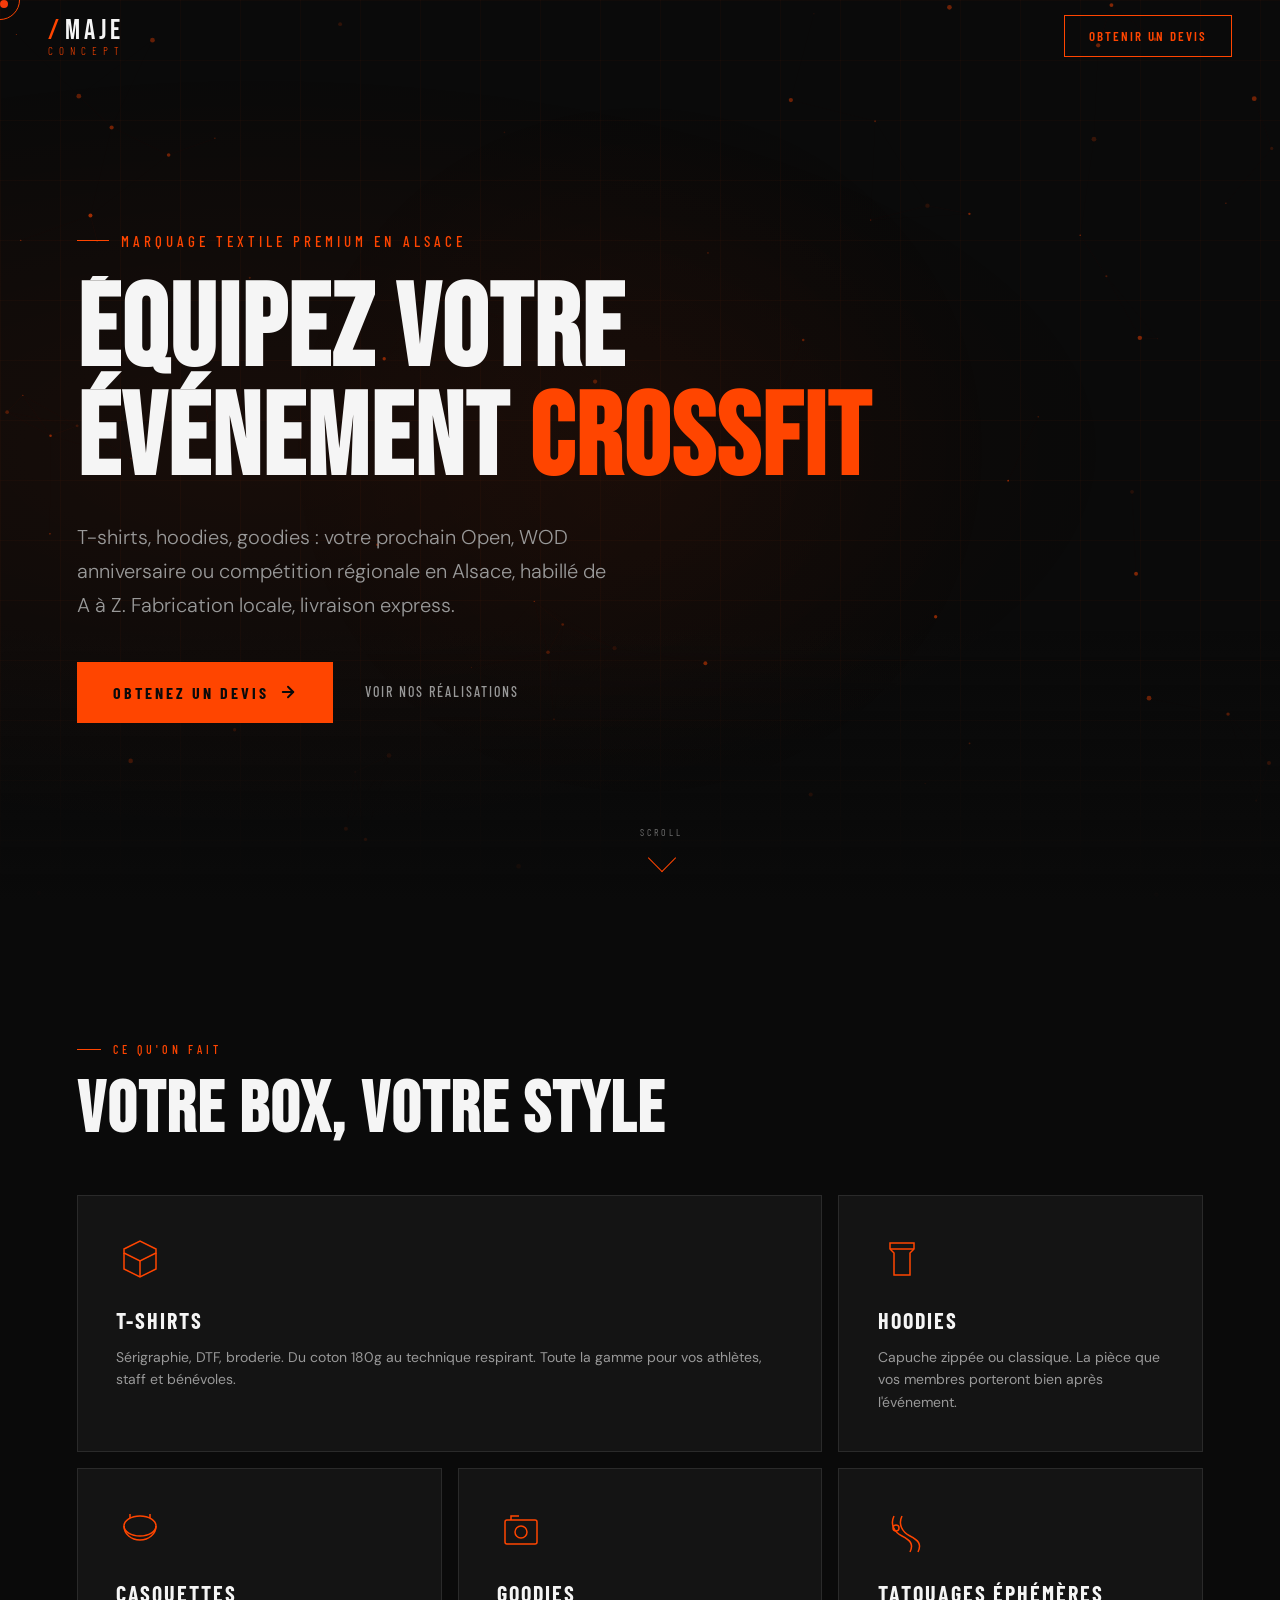
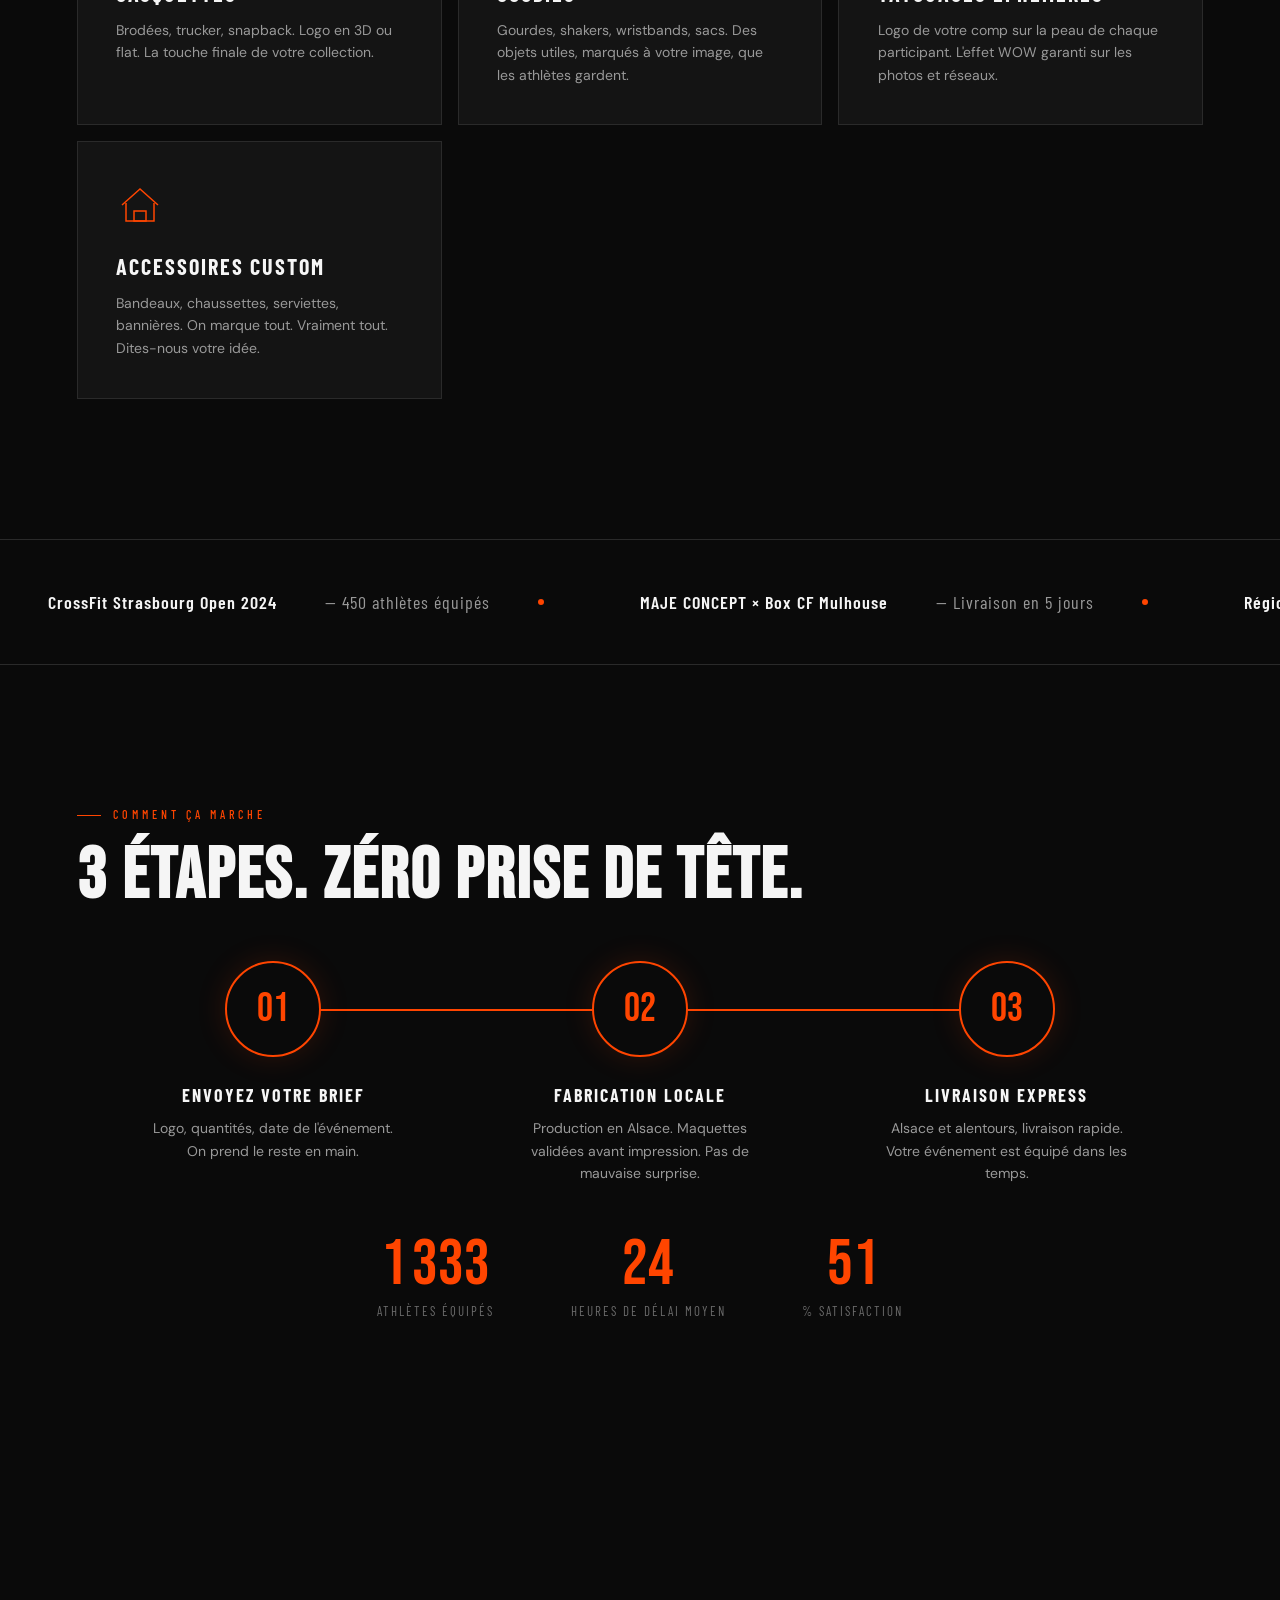
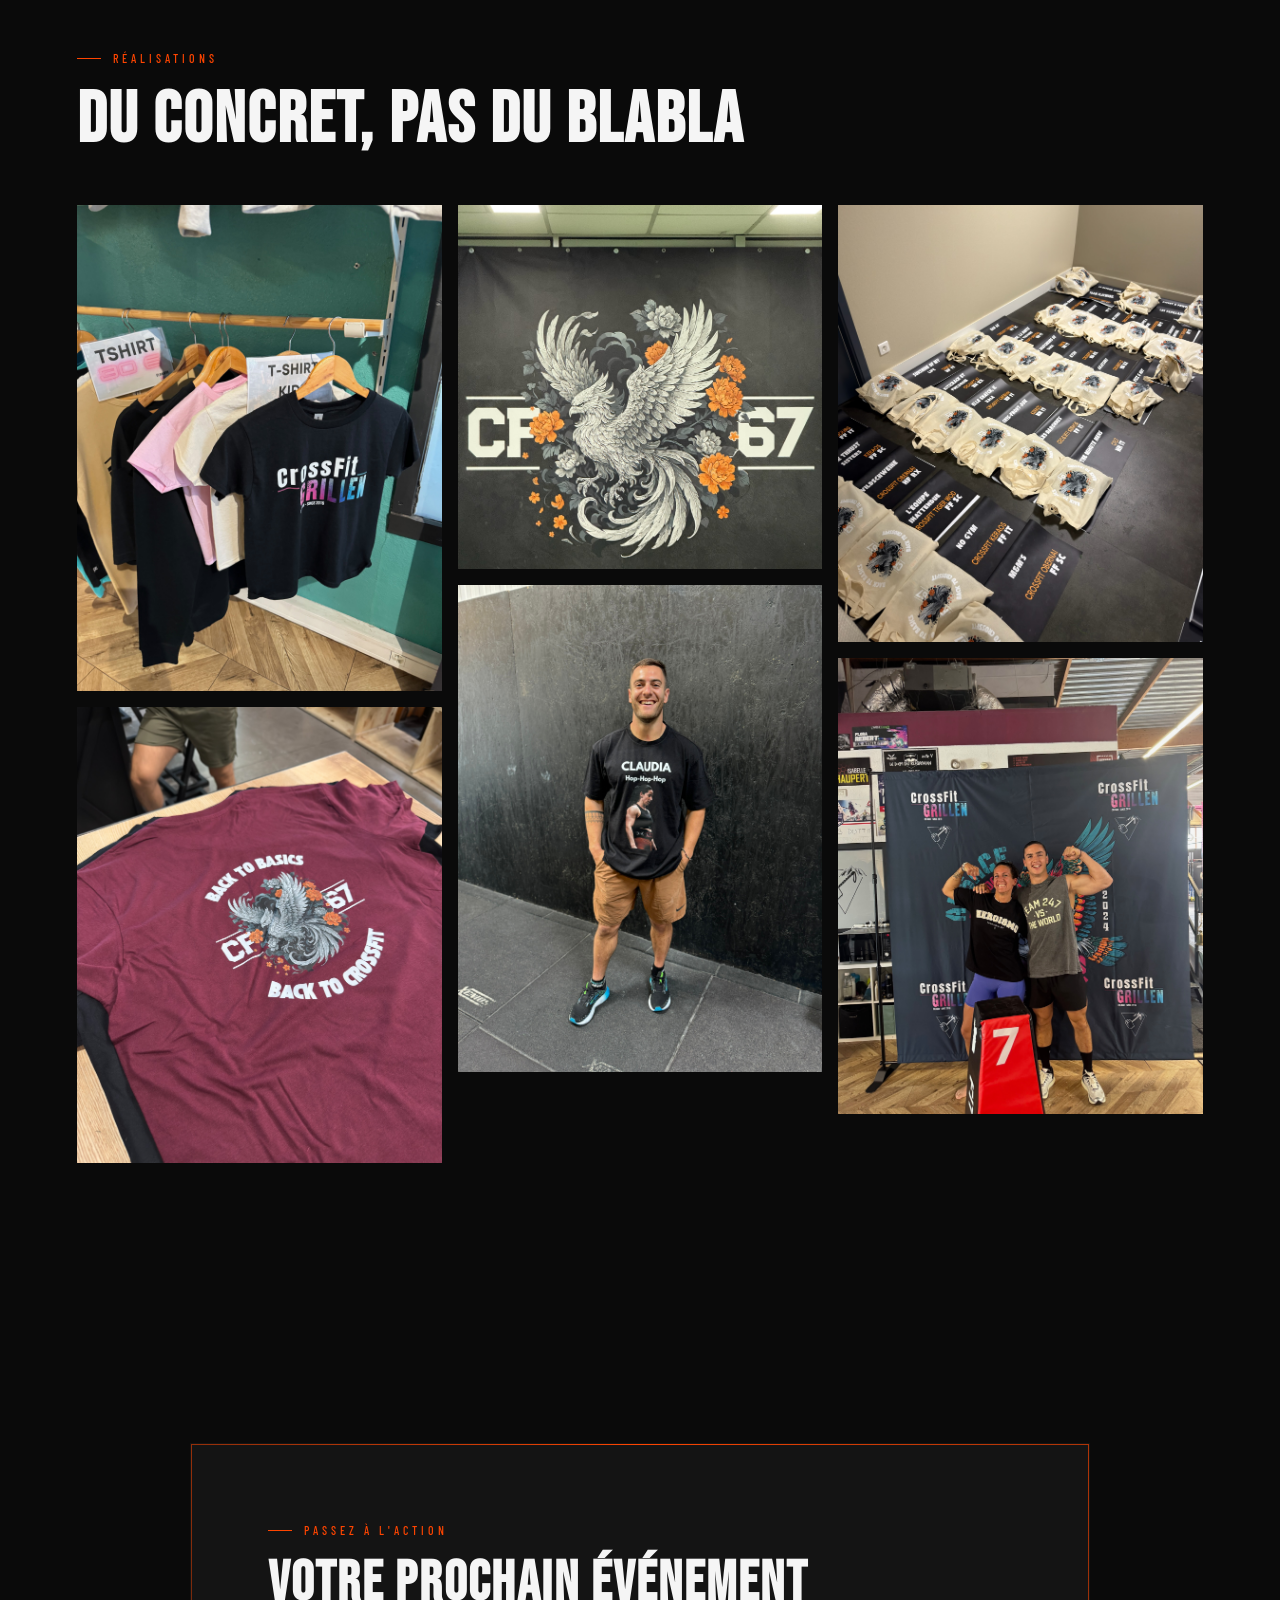
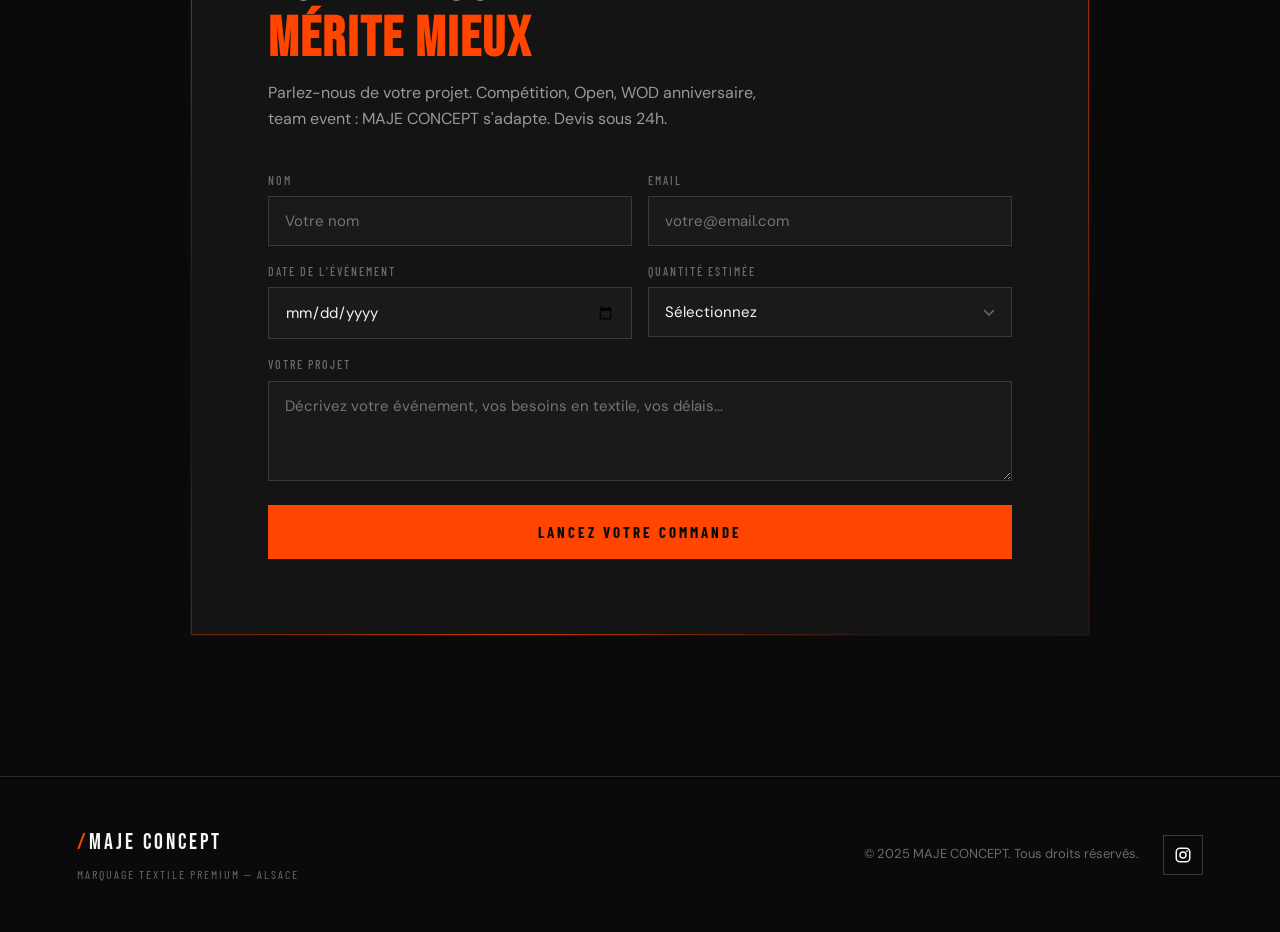
==== index.html @ 798fb686 "MAJE CONCEPT — landing page CrossFit marquage textile Alsace" ====
<!DOCTYPE html>
<html lang="fr">
<head>
<meta charset="UTF-8">
<meta name="viewport" content="width=device-width, initial-scale=1.0">
<title>MAJE CONCEPT — Marquage textile CrossFit & événementiel | Alsace</title>
<meta name="description" content="MAJE CONCEPT : marquage textile premium pour vos événements CrossFit en Alsace. T-shirts, hoodies, goodies, tatouages éphémères. Fabrication locale, livraison express.">
<link rel="preconnect" href="https://fonts.googleapis.com">
<link rel="preconnect" href="https://fonts.gstatic.com" crossorigin>
<style>
@import url('https://fonts.googleapis.com/css2?family=Bebas+Neue&family=Barlow+Condensed:wght@300;400;500;600;700&family=DM+Sans:ital,wght@0,300;0,400;0,500;0,600;0,700;1,400&display=swap');

/* ═══════════════════════════════════════════
   DESIGN SYSTEM — MAJE CONCEPT
   ═══════════════════════════════════════════ */

*, *::before, *::after { margin: 0; padding: 0; box-sizing: border-box; }

:root {
  --black: #0A0A0A;
  --black-pure: #050505;
  --grey-900: #141414;
  --grey-800: #1A1A1A;
  --grey-700: #2A2A2A;
  --grey-600: #3A3A3A;
  --grey-400: #6B6B6B;
  --grey-300: #999;
  --grey-100: #E0E0E0;
  --white: #F5F5F5;
  --orange: #FF4500;
  --orange-dark: #CC3700;
  --orange-light: #FF6A33;
  --orange-glow: rgba(255, 69, 0, 0.4);
  --orange-subtle: rgba(255, 69, 0, 0.08);
  --font-display: 'Bebas Neue', sans-serif;
  --font-ui: 'Barlow Condensed', sans-serif;
  --font-body: 'DM Sans', sans-serif;
  --ease-out: cubic-bezier(0.16, 1, 0.3, 1);
  --ease-spring: cubic-bezier(0.34, 1.56, 0.64, 1);
  --nav-h: 72px;
  --section-gap: clamp(80px, 12vw, 140px);
}

@media (prefers-reduced-motion: reduce) {
  *, *::before, *::after {
    animation-duration: 0.01ms !important;
    animation-iteration-count: 1 !important;
    transition-duration: 0.01ms !important;
  }
}

html {
  scroll-behavior: smooth;
  -webkit-font-smoothing: antialiased;
  -moz-osx-font-smoothing: grayscale;
}

body {
  background: var(--black);
  color: var(--white);
  font-family: var(--font-body);
  font-weight: 400;
  line-height: 1.6;
  overflow-x: hidden;
  cursor: none;
}

a { color: inherit; text-decoration: none; cursor: none; }
button { cursor: none; }
img { max-width: 100%; display: block; }
ul { list-style: none; }

/* Custom Cursor */
.cursor-dot {
  position: fixed;
  top: 0; left: 0;
  width: 8px; height: 8px;
  background: var(--orange);
  border-radius: 50%;
  pointer-events: none;
  z-index: 10000;
  mix-blend-mode: difference;
  transition: transform 0.1s var(--ease-out);
}

.cursor-ring {
  position: fixed;
  top: 0; left: 0;
  width: 40px; height: 40px;
  border: 1.5px solid var(--orange);
  border-radius: 50%;
  pointer-events: none;
  z-index: 10000;
  transition: transform 0.25s var(--ease-out), width 0.3s var(--ease-out), height 0.3s var(--ease-out), border-color 0.3s;
  transform: translate(-50%, -50%);
}

.cursor-ring.hovering {
  width: 64px; height: 64px;
  border-color: var(--orange-light);
  background: var(--orange-glow);
}

/* Spotlight */
.spotlight {
  position: fixed;
  top: 0; left: 0;
  width: 100vw; height: 100vh;
  pointer-events: none;
  z-index: 1;
  background: radial-gradient(600px circle at var(--mx, 50%) var(--my, 50%), rgba(255,69,0,0.04), transparent 60%);
}

/* ═══════════════════════════════════════════
   NAVIGATION
   ═══════════════════════════════════════════ */

.nav {
  position: fixed;
  top: 0; left: 0; right: 0;
  height: var(--nav-h);
  z-index: 1000;
  display: flex;
  align-items: center;
  justify-content: space-between;
  padding: 0 clamp(20px, 4vw, 48px);
  transition: background 0.4s, backdrop-filter 0.4s;
}

.nav.scrolled {
  background: rgba(10, 10, 10, 0.85);
  backdrop-filter: blur(20px);
  -webkit-backdrop-filter: blur(20px);
  border-bottom: 1px solid rgba(255,69,0,0.1);
}

.nav-logo {
  display: flex;
  flex-direction: column;
  line-height: 1;
  gap: 0;
}

.nav-logo .logo-main {
  font-family: var(--font-display);
  font-size: 28px;
  letter-spacing: 4px;
  color: var(--white);
}

.nav-logo .logo-sub {
  font-family: var(--font-ui);
  font-size: 11px;
  letter-spacing: 6px;
  color: var(--orange);
  font-weight: 300;
  text-transform: uppercase;
}

.nav-logo .logo-mark {
  display: inline-block;
  color: var(--orange);
  margin-right: 2px;
}

.nav-cta {
  font-family: var(--font-ui);
  font-weight: 600;
  font-size: 13px;
  letter-spacing: 2px;
  text-transform: uppercase;
  padding: 10px 24px;
  border: 1px solid var(--orange);
  color: var(--orange);
  background: transparent;
  transition: all 0.3s var(--ease-out);
  position: relative;
  overflow: hidden;
}

.nav-cta::before {
  content: '';
  position: absolute;
  inset: 0;
  background: var(--orange);
  transform: scaleX(0);
  transform-origin: right;
  transition: transform 0.4s var(--ease-out);
  z-index: -1;
}

.nav-cta:hover::before { transform: scaleX(1); transform-origin: left; }
.nav-cta:hover { color: var(--black); }

/* ═══════════════════════════════════════════
   HERO
   ═══════════════════════════════════════════ */

.hero {
  position: relative;
  min-height: 100vh;
  display: flex;
  flex-direction: column;
  justify-content: center;
  padding: calc(var(--nav-h) + 40px) clamp(20px, 6vw, 80px) 60px;
  overflow: hidden;
}

/* Canvas particle background */
#particle-canvas {
  position: absolute;
  inset: 0;
  width: 100%;
  height: 100%;
  z-index: 0;
}

/* Grid overlay */
.hero::before {
  content: '';
  position: absolute;
  inset: 0;
  background-image:
    linear-gradient(rgba(255,69,0,0.03) 1px, transparent 1px),
    linear-gradient(90deg, rgba(255,69,0,0.03) 1px, transparent 1px);
  background-size: 60px 60px;
  z-index: 1;
  animation: gridPulse 8s ease-in-out infinite;
}

@keyframes gridPulse {
  0%, 100% { opacity: 0.4; }
  50% { opacity: 1; }
}

/* Gradient vignette */
.hero::after {
  content: '';
  position: absolute;
  inset: 0;
  background:
    radial-gradient(ellipse at 20% 50%, rgba(255,69,0,0.06) 0%, transparent 60%),
    linear-gradient(to top, var(--black) 0%, transparent 30%);
  z-index: 2;
  pointer-events: none;
}

.hero-content {
  position: relative;
  z-index: 3;
  max-width: 900px;
}

.hero-tag {
  font-family: var(--font-ui);
  font-weight: 500;
  font-size: clamp(12px, 1.4vw, 15px);
  letter-spacing: 4px;
  text-transform: uppercase;
  color: var(--orange);
  margin-bottom: 24px;
  display: flex;
  align-items: center;
  gap: 12px;
  opacity: 0;
  transform: translateY(20px);
  animation: fadeUp 0.8s var(--ease-out) 0.3s forwards;
}

.hero-tag::before {
  content: '';
  width: 32px;
  height: 1px;
  background: var(--orange);
}

.hero-h1 {
  font-family: var(--font-display);
  font-size: clamp(48px, 9vw, 120px);
  line-height: 0.95;
  letter-spacing: 2px;
  color: var(--white);
  margin-bottom: 24px;
  opacity: 0;
  animation: heroReveal 1s var(--ease-out) 0.5s forwards;
}

.hero-h1 .accent {
  color: var(--orange);
  position: relative;
  display: inline-block;
}

.hero-h1:hover .glitch {
  animation: glitch 0.4s steps(2) forwards;
}

@keyframes glitch {
  0% { text-shadow: 2px 0 var(--orange), -2px 0 cyan; }
  25% { text-shadow: -2px 2px var(--orange), 2px -2px cyan; transform: skewX(-2deg); }
  50% { text-shadow: 1px -1px var(--orange), -1px 1px cyan; transform: skewX(1deg); }
  75% { text-shadow: -1px 0 var(--orange), 1px 0 cyan; transform: skewX(-0.5deg); }
  100% { text-shadow: none; transform: skewX(0); }
}

.hero-sub {
  font-family: var(--font-body);
  font-size: clamp(16px, 2vw, 20px);
  font-weight: 300;
  color: var(--grey-300);
  max-width: 540px;
  line-height: 1.7;
  margin-bottom: 40px;
  opacity: 0;
  transform: translateY(20px);
  animation: fadeUp 0.8s var(--ease-out) 0.8s forwards;
}

.hero-actions {
  display: flex;
  align-items: center;
  gap: 32px;
  flex-wrap: wrap;
  opacity: 0;
  transform: translateY(20px);
  animation: fadeUp 0.8s var(--ease-out) 1s forwards;
}

/* Primary CTA — Magnetic + Ripple */
.btn-primary {
  position: relative;
  display: inline-flex;
  align-items: center;
  gap: 10px;
  font-family: var(--font-ui);
  font-weight: 700;
  font-size: clamp(14px, 1.6vw, 16px);
  letter-spacing: 3px;
  text-transform: uppercase;
  padding: 18px 36px;
  background: var(--orange);
  color: var(--black);
  border: none;
  overflow: hidden;
  transition: transform 0.3s var(--ease-out), box-shadow 0.3s;
}

.btn-primary:hover {
  box-shadow: 0 0 40px var(--orange-glow), 0 8px 32px rgba(255,69,0,0.3);
}

.btn-primary .ripple {
  position: absolute;
  border-radius: 50%;
  background: rgba(255,255,255,0.4);
  transform: scale(0);
  animation: ripple 0.6s linear;
  pointer-events: none;
}

@keyframes ripple {
  to { transform: scale(4); opacity: 0; }
}

.btn-primary svg {
  width: 18px; height: 18px;
  transition: transform 0.3s var(--ease-out);
}

.btn-primary:hover svg { transform: translateX(4px); }

/* Secondary link */
.link-secondary {
  font-family: var(--font-ui);
  font-weight: 500;
  font-size: 14px;
  letter-spacing: 2px;
  text-transform: uppercase;
  color: var(--grey-300);
  position: relative;
  transition: color 0.3s;
}

.link-secondary::after {
  content: '';
  position: absolute;
  bottom: -4px;
  left: 0;
  width: 0;
  height: 1px;
  background: var(--orange);
  transition: width 0.4s var(--ease-out);
}

.link-secondary:hover { color: var(--white); }
.link-secondary:hover::after { width: 100%; }

/* Scroll indicator */
.scroll-indicator {
  position: absolute;
  bottom: 32px;
  left: 50%;
  transform: translateX(-50%);
  z-index: 3;
  display: flex;
  flex-direction: column;
  align-items: center;
  gap: 8px;
  opacity: 0;
  animation: fadeUp 0.8s var(--ease-out) 1.4s forwards;
}

.scroll-indicator span {
  font-family: var(--font-ui);
  font-size: 10px;
  letter-spacing: 3px;
  text-transform: uppercase;
  color: var(--grey-400);
}

.scroll-chevron {
  width: 20px;
  height: 20px;
  border-right: 1.5px solid var(--orange);
  border-bottom: 1.5px solid var(--orange);
  transform: rotate(45deg);
  animation: scrollBounce 2s var(--ease-out) infinite;
}

@keyframes scrollBounce {
  0%, 100% { transform: rotate(45deg) translateY(0); opacity: 1; }
  50% { transform: rotate(45deg) translateY(8px); opacity: 0.3; }
}

@keyframes fadeUp {
  to { opacity: 1; transform: translateY(0); }
}

@keyframes heroReveal {
  from { opacity: 0; transform: translateY(40px); clip-path: inset(100% 0 0 0); }
  to { opacity: 1; transform: translateY(0); clip-path: inset(0 0 0 0); }
}

/* ═══════════════════════════════════════════
   SECTION UTILITIES
   ═══════════════════════════════════════════ */

.section {
  padding: var(--section-gap) clamp(20px, 6vw, 80px);
  position: relative;
}

.section-label {
  font-family: var(--font-ui);
  font-weight: 500;
  font-size: 12px;
  letter-spacing: 4px;
  text-transform: uppercase;
  color: var(--orange);
  margin-bottom: 16px;
  display: flex;
  align-items: center;
  gap: 12px;
}

.section-label::before {
  content: '';
  width: 24px; height: 1px;
  background: var(--orange);
}

.section-title {
  font-family: var(--font-display);
  font-size: clamp(36px, 6vw, 72px);
  letter-spacing: 2px;
  line-height: 1;
  margin-bottom: 48px;
}

/* Fade-in on scroll */
.reveal {
  opacity: 0;
  transform: translateY(40px);
  transition: opacity 0.8s var(--ease-out), transform 0.8s var(--ease-out);
}

.reveal.visible {
  opacity: 1;
  transform: translateY(0);
}

.reveal-delay-1 { transition-delay: 0.1s; }
.reveal-delay-2 { transition-delay: 0.2s; }
.reveal-delay-3 { transition-delay: 0.3s; }
.reveal-delay-4 { transition-delay: 0.4s; }
.reveal-delay-5 { transition-delay: 0.5s; }

/* ═══════════════════════════════════════════
   SERVICES — BENTO GRID
   ═══════════════════════════════════════════ */

.services-grid {
  display: grid;
  grid-template-columns: repeat(3, 1fr);
  grid-template-rows: auto auto;
  gap: 16px;
  max-width: 1200px;
  margin: 0 auto;
}

.service-card {
  position: relative;
  background: var(--grey-900);
  border: 1px solid var(--grey-700);
  padding: clamp(28px, 3vw, 40px);
  overflow: hidden;
  transition: transform 0.4s var(--ease-out), border-color 0.4s, box-shadow 0.4s;
  transform-style: preserve-3d;
  perspective: 800px;
  cursor: none;
}

.service-card::before {
  content: '';
  position: absolute;
  inset: 0;
  background: linear-gradient(135deg, rgba(255,69,0,0.06), transparent 60%);
  opacity: 0;
  transition: opacity 0.4s;
}

.service-card:hover {
  border-color: var(--orange);
  box-shadow: 0 0 40px rgba(255,69,0,0.08);
}

.service-card:hover::before { opacity: 1; }

.service-card:nth-child(1) {
  grid-column: span 2;
}

.service-icon {
  width: 48px; height: 48px;
  margin-bottom: 20px;
  color: var(--orange);
}

.service-icon svg {
  width: 100%; height: 100%;
  stroke: var(--orange);
  stroke-width: 1.5;
  fill: none;
}

.service-name {
  font-family: var(--font-ui);
  font-weight: 700;
  font-size: clamp(18px, 2vw, 22px);
  letter-spacing: 2px;
  text-transform: uppercase;
  margin-bottom: 8px;
}

.service-desc {
  font-family: var(--font-body);
  font-size: 14px;
  color: var(--grey-300);
  line-height: 1.6;
}

/* ═══════════════════════════════════════════
   SOCIAL PROOF TICKER
   ═══════════════════════════════════════════ */

.ticker-section {
  padding: 48px 0;
  overflow: hidden;
  border-top: 1px solid var(--grey-700);
  border-bottom: 1px solid var(--grey-700);
  position: relative;
}

.ticker-track {
  display: flex;
  width: max-content;
  animation: ticker 40s linear infinite;
}

.ticker-track:hover { animation-play-state: paused; }

.ticker-item {
  flex-shrink: 0;
  padding: 0 48px;
  font-family: var(--font-ui);
  font-weight: 400;
  font-size: clamp(14px, 1.8vw, 18px);
  letter-spacing: 1px;
  color: var(--grey-300);
  white-space: nowrap;
  display: flex;
  align-items: center;
  gap: 48px;
}

.ticker-item::after {
  content: '';
  width: 6px; height: 6px;
  background: var(--orange);
  border-radius: 50%;
  flex-shrink: 0;
}

.ticker-item strong {
  color: var(--white);
  font-weight: 600;
}

@keyframes ticker {
  from { transform: translateX(0); }
  to { transform: translateX(-50%); }
}

/* ═══════════════════════════════════════════
   HOW IT WORKS — 3 STEPS
   ═══════════════════════════════════════════ */

.steps-container {
  max-width: 1100px;
  margin: 0 auto;
  display: grid;
  grid-template-columns: repeat(3, 1fr);
  gap: 0;
  position: relative;
}

/* Connecting line */
.steps-container::before {
  content: '';
  position: absolute;
  top: 48px;
  left: 16.66%;
  right: 16.66%;
  height: 2px;
  background: var(--grey-700);
  z-index: 0;
}

.steps-container::after {
  content: '';
  position: absolute;
  top: 48px;
  left: 16.66%;
  height: 2px;
  background: var(--orange);
  z-index: 1;
  width: 0;
  transition: width 1.5s var(--ease-out);
}

.steps-container.animated::after {
  width: 66.66%;
}

.step {
  display: flex;
  flex-direction: column;
  align-items: center;
  text-align: center;
  padding: 0 20px;
  position: relative;
  z-index: 2;
}

.step-number {
  width: 96px; height: 96px;
  display: flex;
  align-items: center;
  justify-content: center;
  font-family: var(--font-display);
  font-size: 40px;
  color: var(--orange);
  background: var(--black);
  border: 2px solid var(--grey-700);
  border-radius: 50%;
  margin-bottom: 24px;
  transition: border-color 0.6s, box-shadow 0.6s;
}

.steps-container.animated .step-number {
  border-color: var(--orange);
  box-shadow: 0 0 30px rgba(255,69,0,0.15);
}

.step-title {
  font-family: var(--font-ui);
  font-weight: 700;
  font-size: 18px;
  letter-spacing: 2px;
  text-transform: uppercase;
  margin-bottom: 8px;
}

.step-desc {
  font-family: var(--font-body);
  font-size: 14px;
  color: var(--grey-300);
  line-height: 1.6;
  max-width: 260px;
}

/* ═══════════════════════════════════════════
   GALLERY — MASONRY
   ═══════════════════════════════════════════ */

.gallery-grid {
  columns: 3;
  column-gap: 16px;
  max-width: 1200px;
  margin: 0 auto;
}

.gallery-item {
  break-inside: avoid;
  margin-bottom: 16px;
  position: relative;
  overflow: hidden;
  cursor: none;
}

.gallery-item-inner {
  width: 100%;
  aspect-ratio: var(--ratio, 4/5);
  background: var(--gradient, var(--grey-900));
  display: flex;
  align-items: flex-end;
  padding: 24px;
  position: relative;
  transition: transform 0.5s var(--ease-out);
}

.gallery-item-inner img {
  position: absolute;
  inset: 0;
  width: 100%;
  height: 100%;
  object-fit: cover;
}

.gallery-item:hover .gallery-item-inner {
  transform: scale(1.03);
}

.gallery-overlay {
  position: absolute;
  inset: 0;
  background: rgba(255, 69, 0, 0.8);
  display: flex;
  align-items: center;
  justify-content: center;
  opacity: 0;
  transition: opacity 0.4s var(--ease-out);
}

.gallery-item:hover .gallery-overlay { opacity: 1; }

.gallery-label {
  font-family: var(--font-ui);
  font-weight: 700;
  font-size: 18px;
  letter-spacing: 3px;
  text-transform: uppercase;
  color: var(--black);
}

/* ═══════════════════════════════════════════
   CTA SECTION + FORM
   ═══════════════════════════════════════════ */

.cta-section {
  position: relative;
  padding: var(--section-gap) clamp(20px, 6vw, 80px);
}

.cta-wrapper {
  max-width: 900px;
  margin: 0 auto;
  position: relative;
  padding: clamp(40px, 6vw, 80px);
  background: var(--grey-900);
  border: 1px solid transparent;
  overflow: hidden;
}

/* Animated gradient border */
.cta-wrapper::before {
  content: '';
  position: absolute;
  inset: -2px;
  background: conic-gradient(from var(--angle, 0deg), var(--orange), transparent 40%, var(--orange-dark), transparent 70%, var(--orange));
  z-index: -1;
  animation: rotateBorder 4s linear infinite;
}

.cta-wrapper::after {
  content: '';
  position: absolute;
  inset: 1px;
  background: var(--grey-900);
  z-index: -1;
}

@property --angle {
  syntax: '<angle>';
  initial-value: 0deg;
  inherits: false;
}

@keyframes rotateBorder {
  to { --angle: 360deg; }
}

.cta-title {
  font-family: var(--font-display);
  font-size: clamp(32px, 5vw, 56px);
  line-height: 1;
  letter-spacing: 2px;
  margin-bottom: 12px;
}

.cta-subtitle {
  font-family: var(--font-body);
  font-size: 16px;
  color: var(--grey-300);
  margin-bottom: 40px;
  max-width: 500px;
}

.form-grid {
  display: grid;
  grid-template-columns: 1fr 1fr;
  gap: 16px;
}

.form-group {
  display: flex;
  flex-direction: column;
  gap: 6px;
}

.form-group.full { grid-column: span 2; }

.form-group label {
  font-family: var(--font-ui);
  font-weight: 500;
  font-size: 12px;
  letter-spacing: 2px;
  text-transform: uppercase;
  color: var(--grey-400);
}

.form-group input,
.form-group textarea,
.form-group select {
  background: var(--grey-800);
  border: 1px solid var(--grey-600);
  padding: 14px 16px;
  font-family: var(--font-body);
  font-size: 15px;
  color: var(--white);
  outline: none;
  transition: border-color 0.3s, box-shadow 0.3s;
  -webkit-appearance: none;
}

.form-group input:focus,
.form-group textarea:focus,
.form-group select:focus {
  border-color: var(--orange);
  box-shadow: 0 0 0 3px rgba(255,69,0,0.15);
}

.form-group textarea { resize: vertical; min-height: 100px; }

.form-group select {
  cursor: pointer;
  background-image: url("data:image/svg+xml,%3Csvg xmlns='http://www.w3.org/2000/svg' width='12' height='7' viewBox='0 0 12 7'%3E%3Cpath d='M1 1l5 5 5-5' stroke='%236B6B6B' stroke-width='1.5' fill='none'/%3E%3C/svg%3E");
  background-repeat: no-repeat;
  background-position: right 16px center;
  padding-right: 40px;
}

.btn-submit {
  grid-column: span 2;
  font-family: var(--font-ui);
  font-weight: 700;
  font-size: 15px;
  letter-spacing: 3px;
  text-transform: uppercase;
  padding: 18px 36px;
  background: var(--orange);
  color: var(--black);
  border: none;
  margin-top: 8px;
  position: relative;
  overflow: hidden;
  transition: box-shadow 0.3s, transform 0.2s var(--ease-out);
}

.btn-submit:hover {
  box-shadow: 0 0 40px var(--orange-glow);
  transform: translateY(-2px);
}

.btn-submit:active { transform: translateY(0); }

/* ═══════════════════════════════════════════
   FOOTER
   ═══════════════════════════════════════════ */

.footer {
  border-top: 1px solid var(--grey-700);
  padding: 48px clamp(20px, 6vw, 80px);
  display: flex;
  align-items: center;
  justify-content: space-between;
  flex-wrap: wrap;
  gap: 24px;
}

.footer-left {
  display: flex;
  flex-direction: column;
  gap: 4px;
}

.footer-brand {
  font-family: var(--font-display);
  font-size: 22px;
  letter-spacing: 3px;
}

.footer-tagline {
  font-family: var(--font-ui);
  font-size: 12px;
  letter-spacing: 2px;
  color: var(--grey-400);
  text-transform: uppercase;
}

.footer-right {
  display: flex;
  align-items: center;
  gap: 24px;
}

.footer-copy {
  font-size: 13px;
  color: var(--grey-400);
}

.footer-social {
  width: 40px; height: 40px;
  display: flex;
  align-items: center;
  justify-content: center;
  border: 1px solid var(--grey-600);
  transition: border-color 0.3s, background 0.3s;
}

.footer-social:hover {
  border-color: var(--orange);
  background: var(--orange-subtle);
}

.footer-social svg {
  width: 18px; height: 18px;
  fill: var(--white);
}

/* ═══════════════════════════════════════════
   COUNTER ANIMATION
   ═══════════════════════════════════════════ */

.stats-bar {
  display: flex;
  justify-content: center;
  gap: clamp(32px, 6vw, 80px);
  padding: 48px 20px;
  flex-wrap: wrap;
}

.stat {
  text-align: center;
}

.stat-number {
  font-family: var(--font-display);
  font-size: clamp(40px, 6vw, 64px);
  color: var(--orange);
  line-height: 1;
}

.stat-label {
  font-family: var(--font-ui);
  font-size: 13px;
  letter-spacing: 2px;
  text-transform: uppercase;
  color: var(--grey-400);
  margin-top: 4px;
}

/* ═══════════════════════════════════════════
   RESPONSIVE
   ═══════════════════════════════════════════ */

@media (max-width: 1200px) {
  .services-grid { grid-template-columns: repeat(2, 1fr); }
  .service-card:nth-child(1) { grid-column: span 2; }
  .gallery-grid { columns: 2; }
}

@media (max-width: 768px) {
  :root { --nav-h: 60px; }

  .cursor-dot, .cursor-ring { display: none; }
  body { cursor: auto; }
  a, button { cursor: pointer; }

  .services-grid {
    grid-template-columns: 1fr;
  }
  .service-card:nth-child(1) { grid-column: span 1; }

  .steps-container {
    grid-template-columns: 1fr;
    gap: 40px;
  }
  .steps-container::before, .steps-container::after { display: none; }

  .gallery-grid { columns: 1; }

  .form-grid { grid-template-columns: 1fr; }
  .form-group.full, .btn-submit { grid-column: span 1; }

  .hero-actions { flex-direction: column; align-items: flex-start; }

  .footer { flex-direction: column; text-align: center; align-items: center; }

  .nav-cta { display: none; }
}

@media (max-width: 480px) {
  .stats-bar { gap: 24px; }
  .ticker-item { padding: 0 24px; font-size: 13px; }
}
</style>
</head>
<body>

<!-- Custom Cursor -->
<div class="cursor-dot" id="cursorDot"></div>
<div class="cursor-ring" id="cursorRing"></div>

<!-- Spotlight -->
<div class="spotlight" id="spotlight"></div>

<!-- ═══════════ NAVIGATION ═══════════ -->
<nav class="nav" id="nav">
  <a href="#" class="nav-logo" aria-label="MAJE CONCEPT — Accueil">
    <span class="logo-main"><span class="logo-mark">/</span>MAJE</span>
    <span class="logo-sub">Concept</span>
  </a>
  <a href="#devis" class="nav-cta">Obtenir un devis</a>
</nav>

<!-- ═══════════ HERO ═══════════ -->
<section class="hero" id="hero">
  <canvas id="particle-canvas" aria-hidden="true"></canvas>
  <div class="hero-content">
    <p class="hero-tag">Marquage textile premium en Alsace</p>
    <h1 class="hero-h1">
      <span class="glitch">ÉQUIPEZ VOTRE</span><br>
      <span class="glitch">ÉVÉNEMENT </span><span class="accent glitch">CROSSFIT</span>
    </h1>
    <p class="hero-sub">
      T-shirts, hoodies, goodies : votre prochain Open, WOD anniversaire
      ou compétition régionale en Alsace, habillé de A&nbsp;à&nbsp;Z. Fabrication locale, livraison express.
    </p>
    <div class="hero-actions">
      <a href="#devis" class="btn-primary" id="btnDevis">
        OBTENEZ UN DEVIS
        <svg viewBox="0 0 24 24" fill="none" stroke="currentColor" stroke-width="2.5" stroke-linecap="round" stroke-linejoin="round"><path d="M5 12h14"/><path d="m12 5 7 7-7 7"/></svg>
      </a>
      <a href="#realisations" class="link-secondary">Voir nos réalisations</a>
    </div>
  </div>
  <div class="scroll-indicator" aria-hidden="true">
    <span>Scroll</span>
    <div class="scroll-chevron"></div>
  </div>
</section>

<!-- ═══════════ SERVICES ═══════════ -->
<section class="section" id="services">
  <div class="reveal">
    <p class="section-label">Ce qu'on fait</p>
    <h2 class="section-title">VOTRE BOX, VOTRE STYLE</h2>
  </div>
  <div class="services-grid">

    <div class="service-card reveal reveal-delay-1">
      <div class="service-icon">
        <svg viewBox="0 0 48 48"><path d="M8 14l16-8 16 8v4L24 26 8 18v-4z"/><path d="M8 18v16l16 8 16-8V18"/><path d="M24 26v16"/></svg>
      </div>
      <h3 class="service-name">T-shirts</h3>
      <p class="service-desc">Sérigraphie, DTF, broderie. Du coton 180g au technique respirant. Toute la gamme pour vos athlètes, staff et bénévoles.</p>
    </div>

    <div class="service-card reveal reveal-delay-2">
      <div class="service-icon">
        <svg viewBox="0 0 48 48"><path d="M12 8h24v6l-4 4v22H16V18l-4-4V8z"/><path d="M12 14h24"/></svg>
      </div>
      <h3 class="service-name">Hoodies</h3>
      <p class="service-desc">Capuche zippée ou classique. La pièce que vos membres porteront bien après l'événement.</p>
    </div>

    <div class="service-card reveal reveal-delay-3">
      <div class="service-icon">
        <svg viewBox="0 0 48 48"><ellipse cx="24" cy="18" rx="16" ry="10"/><path d="M8 18c0 8 7.2 14 16 14s16-6 16-14"/><path d="M14 10V6"/><path d="M34 10V6"/></svg>
      </div>
      <h3 class="service-name">Casquettes</h3>
      <p class="service-desc">Brodées, trucker, snapback. Logo en 3D ou flat. La touche finale de votre collection.</p>
    </div>

    <div class="service-card reveal reveal-delay-4">
      <div class="service-icon">
        <svg viewBox="0 0 48 48"><rect x="8" y="12" width="32" height="24" rx="2"/><circle cx="24" cy="24" r="6"/><path d="M14 12V8h8"/></svg>
      </div>
      <h3 class="service-name">Goodies</h3>
      <p class="service-desc">Gourdes, shakers, wristbands, sacs. Des objets utiles, marqués à votre image, que les athlètes gardent.</p>
    </div>

    <div class="service-card reveal reveal-delay-5">
      <div class="service-icon">
        <svg viewBox="0 0 48 48"><path d="M16 8c-4 8 0 16 8 20s12 8 8 16"/><path d="M24 8c-4 8 0 16 8 20s12 8 8 16"/><circle cx="18" cy="20" r="3"/></svg>
      </div>
      <h3 class="service-name">Tatouages éphémères</h3>
      <p class="service-desc">Logo de votre comp sur la peau de chaque participant. L'effet WOW garanti sur les photos et réseaux.</p>
    </div>

    <div class="service-card reveal reveal-delay-5">
      <div class="service-icon">
        <svg viewBox="0 0 48 48"><path d="M6 24l18-16 18 16"/><path d="M10 22v18h28V22"/><rect x="18" y="30" width="12" height="10"/></svg>
      </div>
      <h3 class="service-name">Accessoires custom</h3>
      <p class="service-desc">Bandeaux, chaussettes, serviettes, bannières. On marque tout. Vraiment tout. Dites-nous votre idée.</p>
    </div>

  </div>
</section>

<!-- ═══════════ SOCIAL PROOF TICKER ═══════════ -->
<div class="ticker-section" aria-label="Références clients">
  <div class="ticker-track" id="ticker">
    <div class="ticker-item"><strong>CrossFit Strasbourg Open 2024</strong> — 450 athlètes équipés</div>
    <div class="ticker-item"><strong>MAJE CONCEPT × Box CF Mulhouse</strong> — Livraison en 5 jours</div>
    <div class="ticker-item"><strong>Régionale Alsace 2024</strong> — Tatouages éphémères pour 800 participants</div>
    <div class="ticker-item"><strong>Box CrossFit Colmar</strong> — Collection complète personnalisée</div>
    <div class="ticker-item"><strong>MAJE CONCEPT × WOD Anniversaire Freiburg</strong> — 100% satisfait</div>
    <!-- Duplicate for seamless loop -->
    <div class="ticker-item"><strong>CrossFit Strasbourg Open 2024</strong> — 450 athlètes équipés</div>
    <div class="ticker-item"><strong>MAJE CONCEPT × Box CF Mulhouse</strong> — Livraison en 5 jours</div>
    <div class="ticker-item"><strong>Régionale Alsace 2024</strong> — Tatouages éphémères pour 800 participants</div>
    <div class="ticker-item"><strong>Box CrossFit Colmar</strong> — Collection complète personnalisée</div>
    <div class="ticker-item"><strong>MAJE CONCEPT × WOD Anniversaire Freiburg</strong> — 100% satisfait</div>
  </div>
</div>

<!-- ═══════════ HOW IT WORKS ═══════════ -->
<section class="section" id="processus">
  <div class="reveal">
    <p class="section-label">Comment ça marche</p>
    <h2 class="section-title">3 ÉTAPES. ZÉRO PRISE DE TÊTE.</h2>
  </div>

  <div class="steps-container reveal" id="stepsContainer">
    <div class="step">
      <div class="step-number">01</div>
      <h3 class="step-title">Envoyez votre brief</h3>
      <p class="step-desc">Logo, quantités, date de l'événement. On prend le reste en main.</p>
    </div>
    <div class="step">
      <div class="step-number">02</div>
      <h3 class="step-title">Fabrication locale</h3>
      <p class="step-desc">Production en Alsace. Maquettes validées avant impression. Pas de mauvaise surprise.</p>
    </div>
    <div class="step">
      <div class="step-number">03</div>
      <h3 class="step-title">Livraison express</h3>
      <p class="step-desc">Alsace et alentours, livraison rapide. Votre événement est équipé dans les temps.</p>
    </div>
  </div>

  <div class="stats-bar reveal">
    <div class="stat">
      <div class="stat-number" data-target="2500">0</div>
      <div class="stat-label">Athlètes équipés</div>
    </div>
    <div class="stat">
      <div class="stat-number" data-target="48">0</div>
      <div class="stat-label">Heures de délai moyen</div>
    </div>
    <div class="stat">
      <div class="stat-number" data-target="100">0</div>
      <div class="stat-label">% Satisfaction</div>
    </div>
  </div>
</section>

<!-- ═══════════ GALLERY ═══════════ -->
<section class="section" id="realisations">
  <div class="reveal">
    <p class="section-label">Réalisations</p>
    <h2 class="section-title">DU CONCRET, PAS DU BLABLA</h2>
  </div>

  <div class="gallery-grid">
    <div class="gallery-item reveal reveal-delay-1" style="--ratio: 3/4;">
      <div class="gallery-item-inner">
        <img src="images/crossfit/IMG_6175.JPG" alt="T-shirts CrossFit Grillen personnalisés sur cintres" loading="lazy">
        <div class="gallery-overlay"><span class="gallery-label">T-shirts Custom</span></div>
      </div>
    </div>
    <div class="gallery-item reveal reveal-delay-2" style="--ratio: 4/5;">
      <div class="gallery-item-inner">
        <img src="images/crossfit/IMG_3051.jpeg" alt="T-shirt bordeaux Back to Basics CF67" loading="lazy">
        <div class="gallery-overlay"><span class="gallery-label">T-shirt CF67</span></div>
      </div>
    </div>
    <div class="gallery-item reveal reveal-delay-3" style="--ratio: 1/1;">
      <div class="gallery-item-inner">
        <img src="images/crossfit/IMG_3105.jpeg" alt="Bâche grand format phénix CF67 pour événement CrossFit" loading="lazy">
        <div class="gallery-overlay"><span class="gallery-label">Bâche Événement</span></div>
      </div>
    </div>
    <div class="gallery-item reveal reveal-delay-1" style="--ratio: 3/4;">
      <div class="gallery-item-inner">
        <img src="images/crossfit/IMG_8581.JPG" alt="Athlète portant un t-shirt personnalisé MAJE CONCEPT" loading="lazy">
        <div class="gallery-overlay"><span class="gallery-label">T-shirt Personnalisé</span></div>
      </div>
    </div>
    <div class="gallery-item reveal reveal-delay-2" style="--ratio: 5/6;">
      <div class="gallery-item-inner">
        <img src="images/crossfit/IMG_3381.jpeg" alt="Production complète lots compétition CrossFit tote bags et panneaux" loading="lazy">
        <div class="gallery-overlay"><span class="gallery-label">Lots Compétition</span></div>
      </div>
    </div>
    <div class="gallery-item reveal reveal-delay-3" style="--ratio: 4/5;">
      <div class="gallery-item-inner">
        <img src="images/crossfit/IMG_9212.JPG" alt="Athlètes posant devant backdrop CrossFit Grillen Alsace 2024" loading="lazy">
        <div class="gallery-overlay"><span class="gallery-label">Ambiance Compétition</span></div>
      </div>
    </div>
  </div>
</section>

<!-- ═══════════ CTA + FORM ═══════════ -->
<section class="cta-section" id="devis">
  <div class="cta-wrapper reveal">
    <p class="section-label">Passez à l'action</p>
    <h2 class="cta-title">VOTRE PROCHAIN ÉVÉNEMENT<br><span style="color:var(--orange)">MÉRITE MIEUX</span></h2>
    <p class="cta-subtitle">Parlez-nous de votre projet. Compétition, Open, WOD anniversaire, team event : MAJE CONCEPT s'adapte. Devis sous 24h.</p>

    <form class="form-grid" id="contactForm" action="#" method="POST" novalidate>
      <div class="form-group">
        <label for="nom">Nom</label>
        <input type="text" id="nom" name="nom" placeholder="Votre nom" required>
      </div>
      <div class="form-group">
        <label for="email">Email</label>
        <input type="email" id="email" name="email" placeholder="votre@email.com" required>
      </div>
      <div class="form-group">
        <label for="date">Date de l'événement</label>
        <input type="date" id="date" name="date">
      </div>
      <div class="form-group">
        <label for="quantite">Quantité estimée</label>
        <select id="quantite" name="quantite">
          <option value="">Sélectionnez</option>
          <option value="10-50">10 — 50 pièces</option>
          <option value="50-100">50 — 100 pièces</option>
          <option value="100-300">100 — 300 pièces</option>
          <option value="300+">300+ pièces</option>
        </select>
      </div>
      <div class="form-group full">
        <label for="message">Votre projet</label>
        <textarea id="message" name="message" placeholder="Décrivez votre événement, vos besoins en textile, vos délais..."></textarea>
      </div>
      <button type="submit" class="btn-submit">LANCEZ VOTRE COMMANDE</button>
    </form>
  </div>
</section>

<!-- ═══════════ FOOTER ═══════════ -->
<footer class="footer">
  <div class="footer-left">
    <span class="footer-brand"><span style="color:var(--orange)">/</span>MAJE CONCEPT</span>
    <span class="footer-tagline">Marquage textile premium — Alsace</span>
  </div>
  <div class="footer-right">
    <span class="footer-copy">&copy; 2025 MAJE CONCEPT. Tous droits réservés.</span>
    <a href="#" class="footer-social" aria-label="Instagram MAJE CONCEPT">
      <svg viewBox="0 0 24 24"><path d="M7.8 2h8.4C19.4 2 22 4.6 22 7.8v8.4a5.8 5.8 0 0 1-5.8 5.8H7.8C4.6 22 2 19.4 2 16.2V7.8A5.8 5.8 0 0 1 7.8 2m-.2 2A3.6 3.6 0 0 0 4 7.6v8.8C4 18.39 5.61 20 7.6 20h8.8a3.6 3.6 0 0 0 3.6-3.6V7.6C20 5.61 18.39 4 16.4 4H7.6m9.65 1.5a1.25 1.25 0 0 1 1.25 1.25A1.25 1.25 0 0 1 17.25 8 1.25 1.25 0 0 1 16 6.75a1.25 1.25 0 0 1 1.25-1.25M12 7a5 5 0 0 1 5 5 5 5 0 0 1-5 5 5 5 0 0 1-5-5 5 5 0 0 1 5-5m0 2a3 3 0 0 0-3 3 3 3 0 0 0 3 3 3 3 0 0 0 3-3 3 3 0 0 0-3-3z"/></svg>
    </a>
  </div>
</footer>

<!-- ═══════════════════════════════════════════
     JAVASCRIPT
     ═══════════════════════════════════════════ -->
<script>
(function() {
  'use strict';

  /* ─── Custom Cursor ─── */
  const dot = document.getElementById('cursorDot');
  const ring = document.getElementById('cursorRing');
  const spotlight = document.getElementById('spotlight');
  let mx = 0, my = 0, rx = 0, ry = 0;

  if (window.matchMedia('(pointer: fine)').matches) {
    document.addEventListener('mousemove', e => {
      mx = e.clientX; my = e.clientY;
      dot.style.transform = `translate(${mx - 4}px, ${my - 4}px)`;
      spotlight.style.setProperty('--mx', mx + 'px');
      spotlight.style.setProperty('--my', my + 'px');
    });

    function animateRing() {
      rx += (mx - rx) * 0.15;
      ry += (my - ry) * 0.15;
      ring.style.transform = `translate(${rx - 20}px, ${ry - 20}px)`;
      requestAnimationFrame(animateRing);
    }
    animateRing();

    document.querySelectorAll('a, button, .service-card, .gallery-item').forEach(el => {
      el.addEventListener('mouseenter', () => ring.classList.add('hovering'));
      el.addEventListener('mouseleave', () => ring.classList.remove('hovering'));
    });
  }

  /* ─── Magnetic CTA Button ─── */
  const btnDevis = document.getElementById('btnDevis');
  if (btnDevis && window.matchMedia('(pointer: fine)').matches) {
    btnDevis.addEventListener('mousemove', e => {
      const rect = btnDevis.getBoundingClientRect();
      const x = e.clientX - rect.left - rect.width / 2;
      const y = e.clientY - rect.top - rect.height / 2;
      btnDevis.style.transform = `translate(${x * 0.2}px, ${y * 0.3}px)`;
    });
    btnDevis.addEventListener('mouseleave', () => {
      btnDevis.style.transform = 'translate(0, 0)';
    });
    btnDevis.addEventListener('click', e => {
      const ripple = document.createElement('span');
      ripple.classList.add('ripple');
      const rect = btnDevis.getBoundingClientRect();
      const size = Math.max(rect.width, rect.height);
      ripple.style.width = ripple.style.height = size + 'px';
      ripple.style.left = (e.clientX - rect.left - size / 2) + 'px';
      ripple.style.top = (e.clientY - rect.top - size / 2) + 'px';
      btnDevis.appendChild(ripple);
      ripple.addEventListener('animationend', () => ripple.remove());
    });
  }

  /* ─── Navbar scroll state ─── */
  const nav = document.getElementById('nav');
  let lastScroll = 0;
  window.addEventListener('scroll', () => {
    nav.classList.toggle('scrolled', window.scrollY > 80);
    lastScroll = window.scrollY;
  }, { passive: true });

  /* ─── Scroll reveal (IntersectionObserver) ─── */
  const reveals = document.querySelectorAll('.reveal');
  const revealObs = new IntersectionObserver((entries) => {
    entries.forEach(entry => {
      if (entry.isIntersecting) {
        entry.target.classList.add('visible');
        revealObs.unobserve(entry.target);
      }
    });
  }, { threshold: 0.15, rootMargin: '0px 0px -40px 0px' });
  reveals.forEach(el => revealObs.observe(el));

  /* ─── Steps animation ─── */
  const stepsContainer = document.getElementById('stepsContainer');
  const stepsObs = new IntersectionObserver(entries => {
    entries.forEach(entry => {
      if (entry.isIntersecting) {
        entry.target.classList.add('animated');
        stepsObs.unobserve(entry.target);
      }
    });
  }, { threshold: 0.4 });
  if (stepsContainer) stepsObs.observe(stepsContainer);

  /* ─── Counter animation ─── */
  const counters = document.querySelectorAll('.stat-number[data-target]');
  const counterObs = new IntersectionObserver(entries => {
    entries.forEach(entry => {
      if (entry.isIntersecting) {
        const el = entry.target;
        const target = parseInt(el.dataset.target);
        let current = 0;
        const increment = target / 60;
        const timer = setInterval(() => {
          current += increment;
          if (current >= target) {
            el.textContent = target.toLocaleString('fr-FR') + (target === 100 ? '%' : '+');
            clearInterval(timer);
          } else {
            el.textContent = Math.floor(current).toLocaleString('fr-FR');
          }
        }, 25);
        counterObs.unobserve(el);
      }
    });
  }, { threshold: 0.5 });
  counters.forEach(c => counterObs.observe(c));

  /* ─── 3D Tilt on Service Cards ─── */
  if (window.matchMedia('(pointer: fine)').matches) {
    document.querySelectorAll('.service-card').forEach(card => {
      card.addEventListener('mousemove', e => {
        const rect = card.getBoundingClientRect();
        const x = (e.clientX - rect.left) / rect.width - 0.5;
        const y = (e.clientY - rect.top) / rect.height - 0.5;
        card.style.transform = `perspective(800px) rotateY(${x * 8}deg) rotateX(${-y * 8}deg) scale(1.02)`;
      });
      card.addEventListener('mouseleave', () => {
        card.style.transform = 'perspective(800px) rotateY(0) rotateX(0) scale(1)';
      });
    });
  }

  /* ─── Particle Canvas ─── */
  const canvas = document.getElementById('particle-canvas');
  const ctx = canvas.getContext('2d');
  let particles = [];
  let animFrame;

  function resizeCanvas() {
    canvas.width = canvas.offsetWidth;
    canvas.height = canvas.offsetHeight;
  }

  function createParticles() {
    particles = [];
    const count = Math.min(80, Math.floor((canvas.width * canvas.height) / 15000));
    for (let i = 0; i < count; i++) {
      particles.push({
        x: Math.random() * canvas.width,
        y: Math.random() * canvas.height,
        vx: (Math.random() - 0.5) * 0.4,
        vy: (Math.random() - 0.5) * 0.4,
        size: Math.random() * 2 + 0.5,
        alpha: Math.random() * 0.5 + 0.1
      });
    }
  }

  function drawParticles() {
    ctx.clearRect(0, 0, canvas.width, canvas.height);

    particles.forEach((p, i) => {
      p.x += p.vx;
      p.y += p.vy;
      if (p.x < 0) p.x = canvas.width;
      if (p.x > canvas.width) p.x = 0;
      if (p.y < 0) p.y = canvas.height;
      if (p.y > canvas.height) p.y = 0;

      ctx.beginPath();
      ctx.arc(p.x, p.y, p.size, 0, Math.PI * 2);
      ctx.fillStyle = `rgba(255, 69, 0, ${p.alpha})`;
      ctx.fill();

      // Connect nearby particles
      for (let j = i + 1; j < particles.length; j++) {
        const dx = p.x - particles[j].x;
        const dy = p.y - particles[j].y;
        const dist = Math.sqrt(dx * dx + dy * dy);
        if (dist < 120) {
          ctx.beginPath();
          ctx.moveTo(p.x, p.y);
          ctx.lineTo(particles[j].x, particles[j].y);
          ctx.strokeStyle = `rgba(255, 69, 0, ${0.08 * (1 - dist / 120)})`;
          ctx.lineWidth = 0.5;
          ctx.stroke();
        }
      }
    });

    animFrame = requestAnimationFrame(drawParticles);
  }

  // Respect reduced motion
  if (!window.matchMedia('(prefers-reduced-motion: reduce)').matches) {
    resizeCanvas();
    createParticles();
    drawParticles();
    window.addEventListener('resize', () => {
      resizeCanvas();
      createParticles();
    });
  }

  /* ─── Hero parallax on scroll ─── */
  const heroContent = document.querySelector('.hero-content');
  if (!window.matchMedia('(prefers-reduced-motion: reduce)').matches) {
    window.addEventListener('scroll', () => {
      const s = window.scrollY;
      if (s < window.innerHeight) {
        heroContent.style.transform = `translateY(${s * 0.15}px)`;
        heroContent.style.opacity = 1 - (s / (window.innerHeight * 0.8));
      }
    }, { passive: true });
  }

  /* ─── Form handling ─── */
  const form = document.getElementById('contactForm');
  form.addEventListener('submit', e => {
    e.preventDefault();
    const btn = form.querySelector('.btn-submit');
    btn.textContent = 'ENVOYÉ !';
    btn.style.background = '#22c55e';
    setTimeout(() => {
      btn.textContent = 'LANCEZ VOTRE COMMANDE';
      btn.style.background = '';
      form.reset();
    }, 2500);
  });

})();
</script>
</body>
</html>
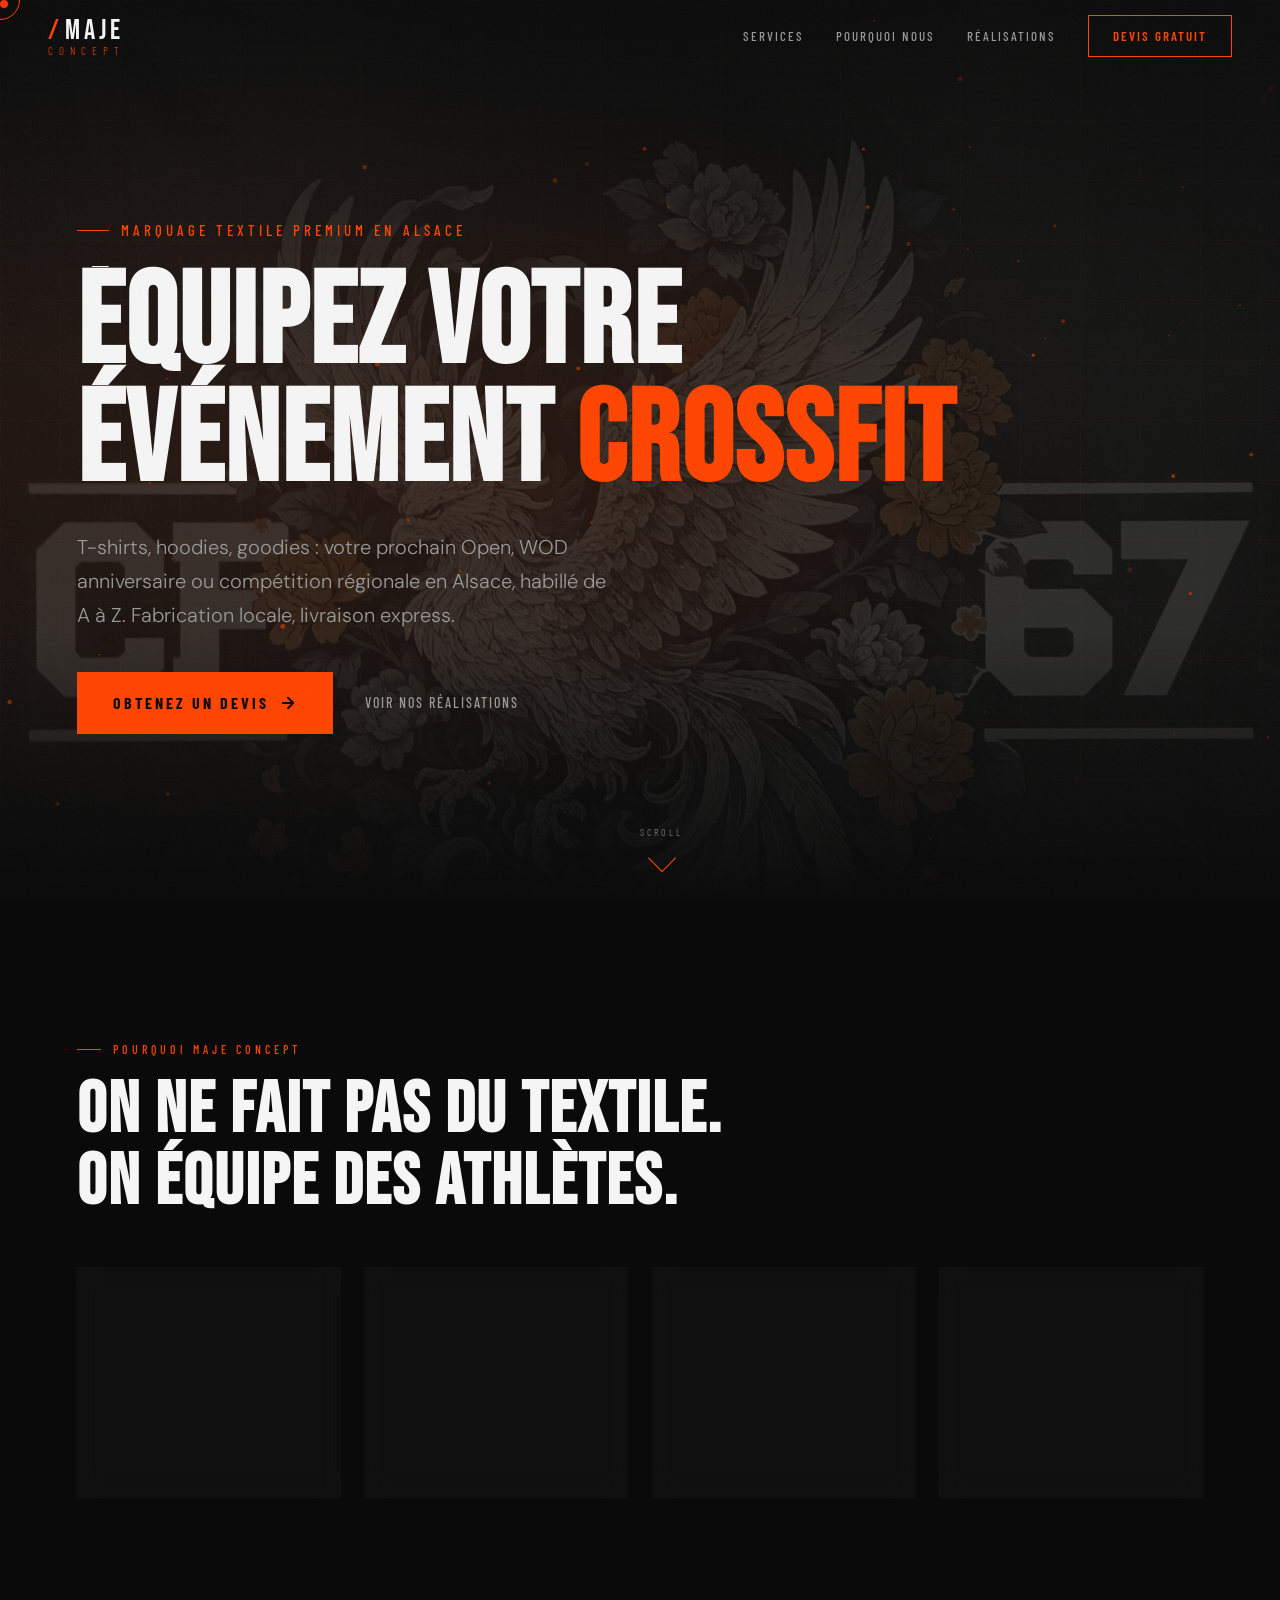
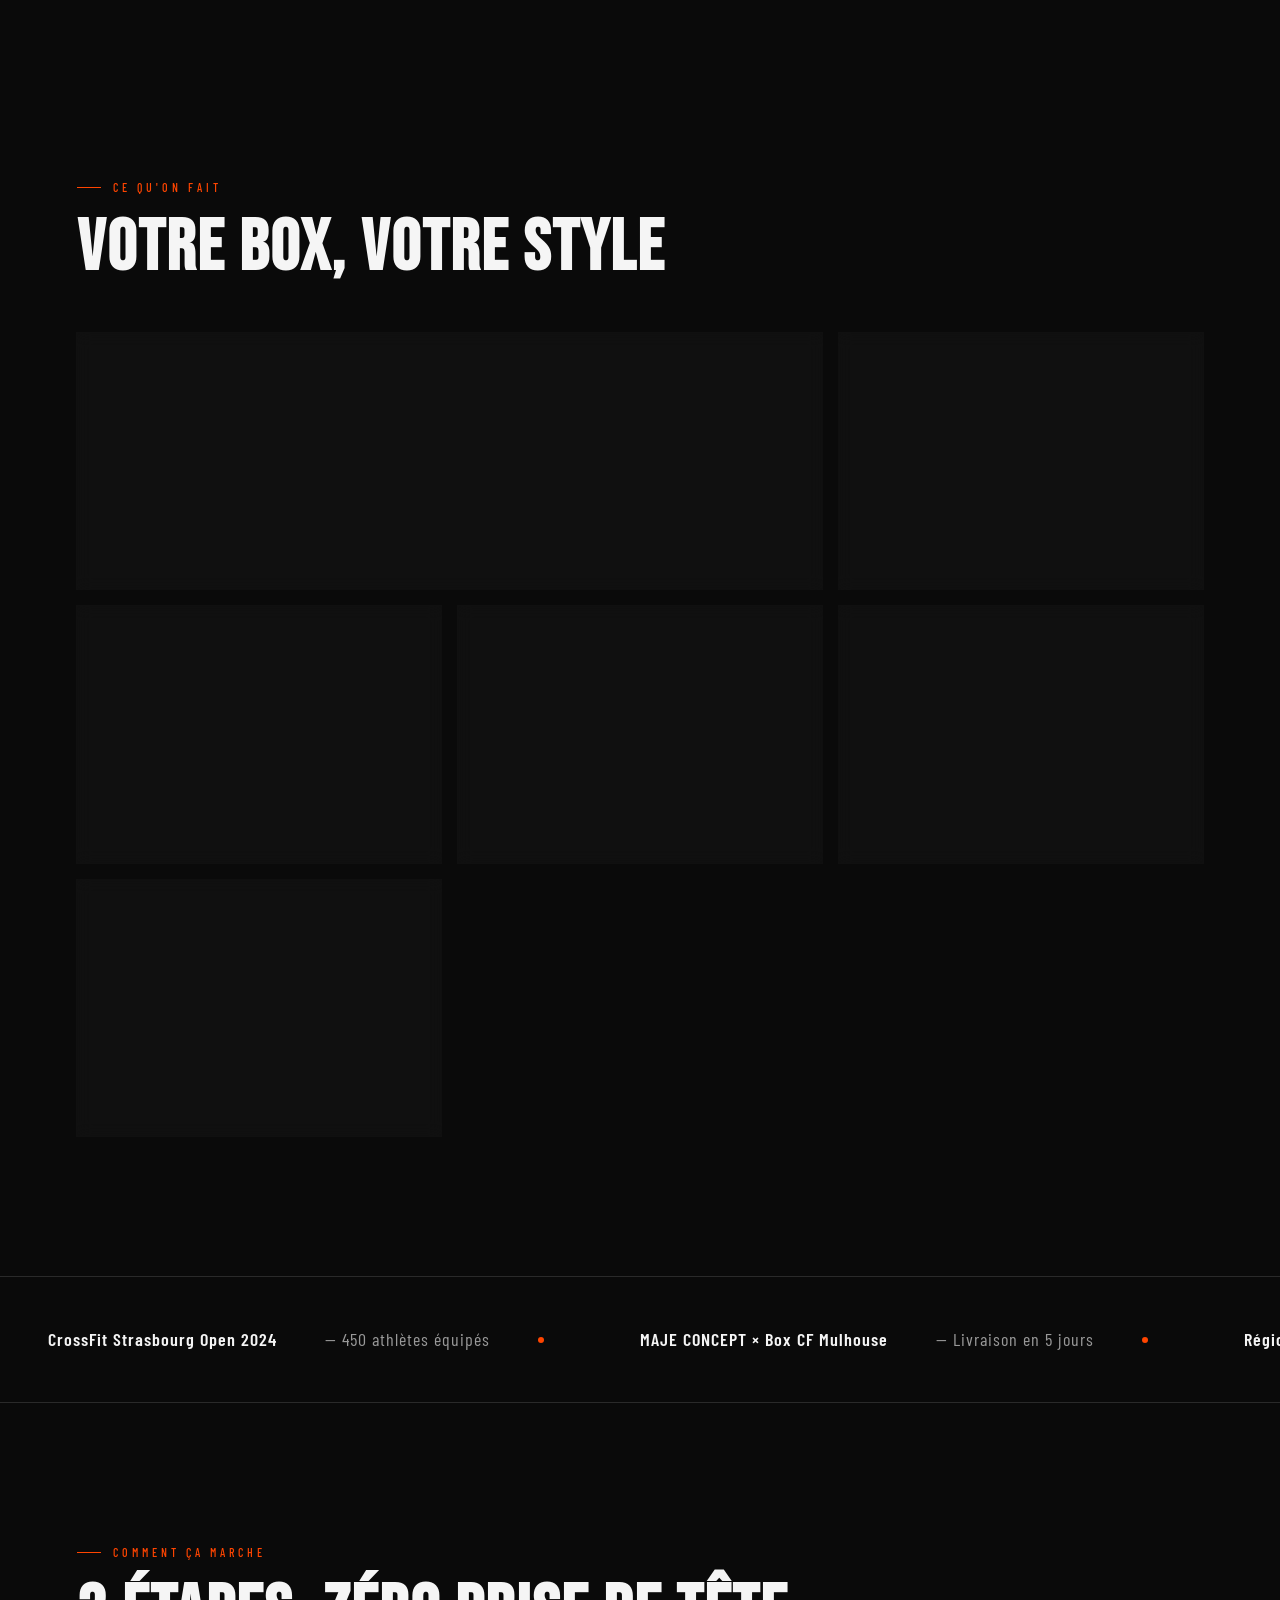
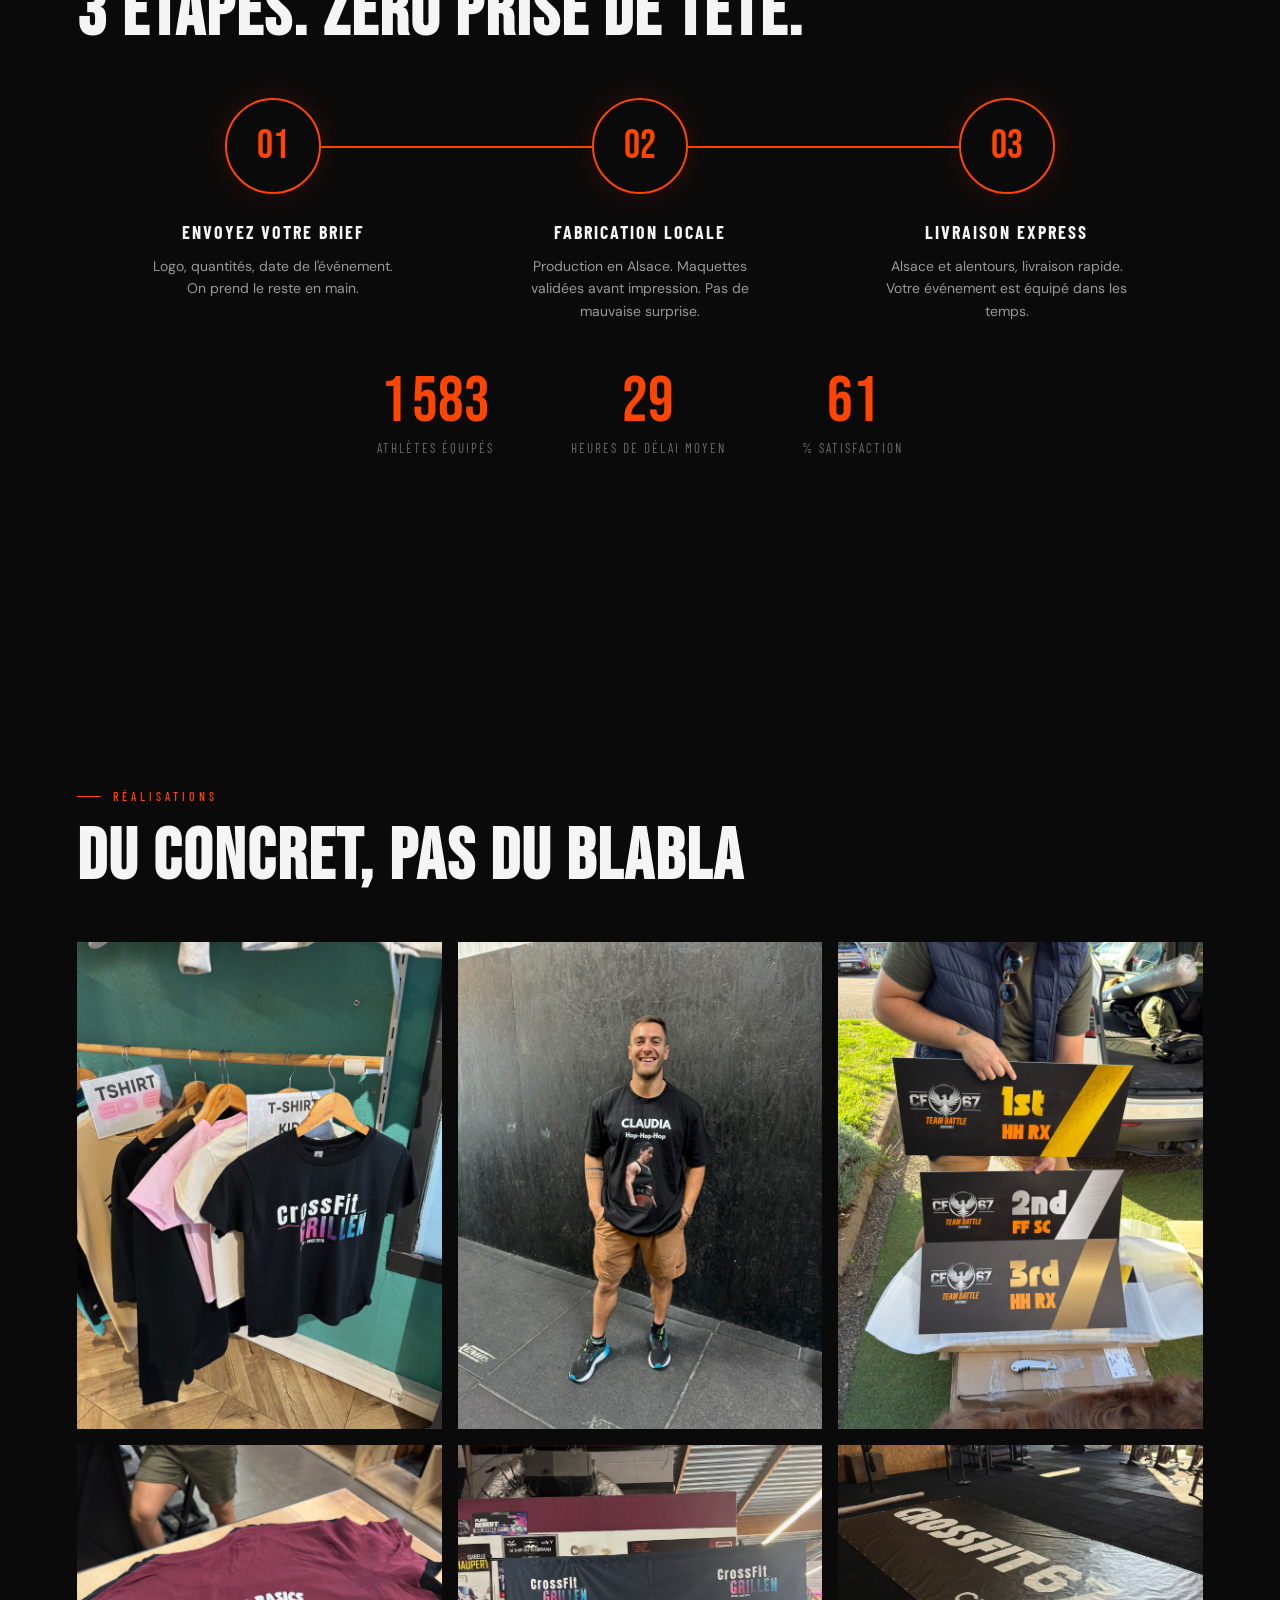
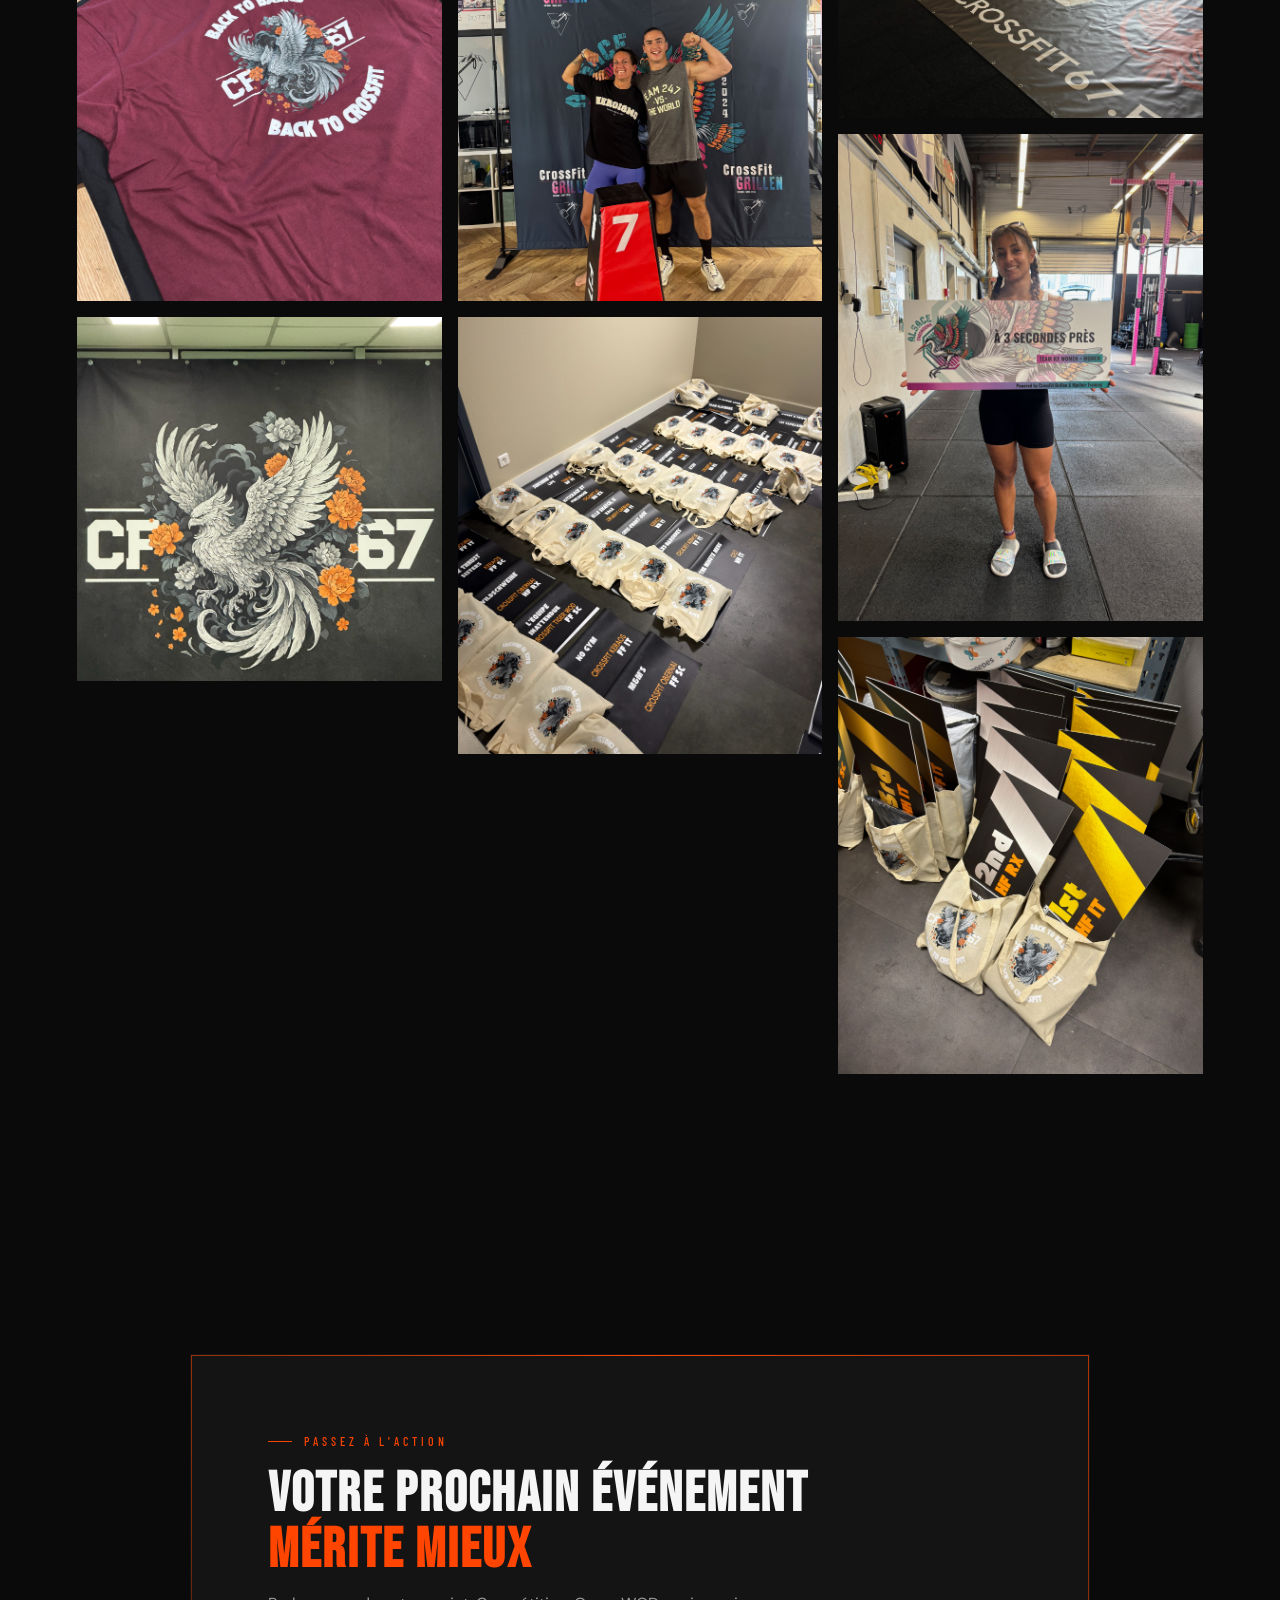
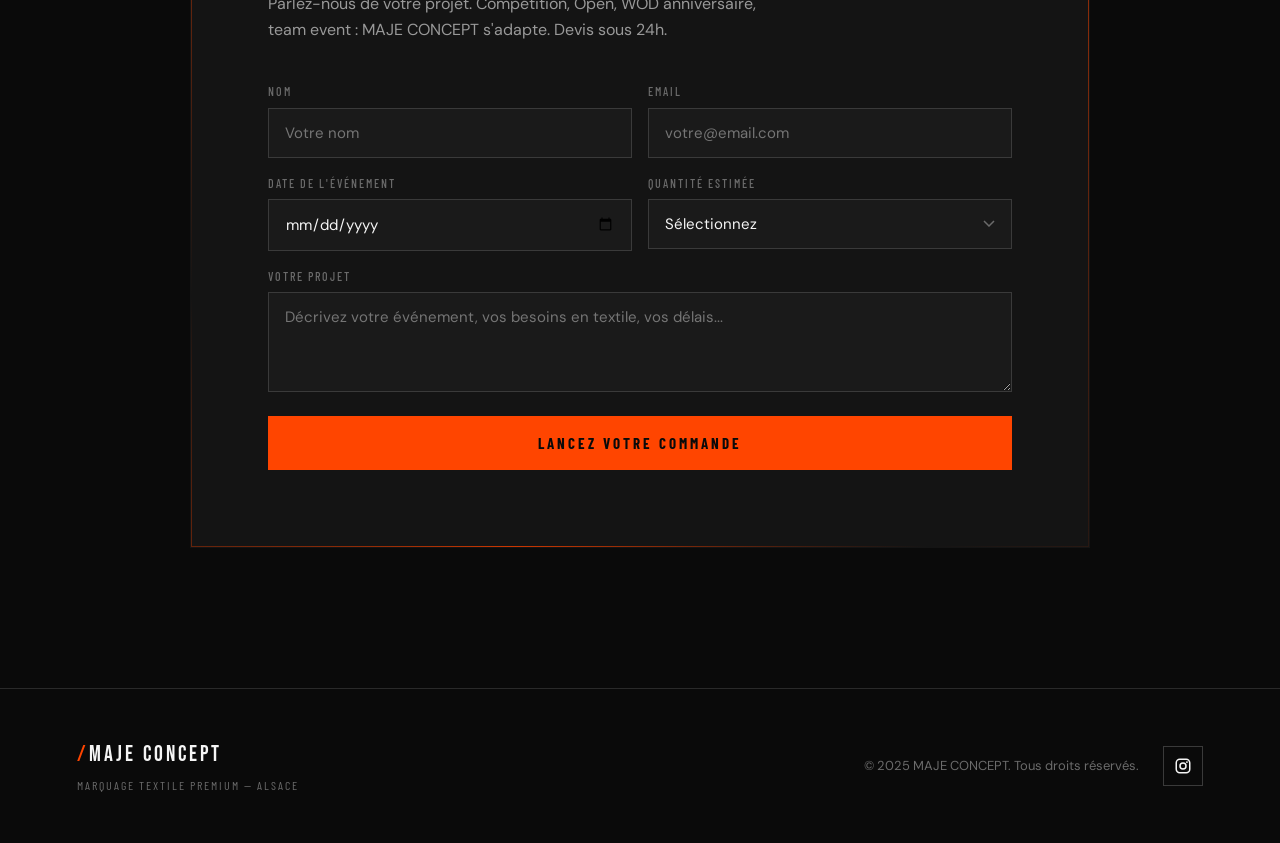
==== commit ba107103: "v2: loader, navbar complète, hero avec photo, section USP, galerie 10 photos, menu mobile, back to t" ====
--- a/index.html
+++ b/index.html
@@ -5,13 +5,14 @@
 <meta name="viewport" content="width=device-width, initial-scale=1.0">
 <title>MAJE CONCEPT — Marquage textile CrossFit & événementiel | Alsace</title>
 <meta name="description" content="MAJE CONCEPT : marquage textile premium pour vos événements CrossFit en Alsace. T-shirts, hoodies, goodies, tatouages éphémères. Fabrication locale, livraison express.">
+<meta name="theme-color" content="#0A0A0A">
 <link rel="preconnect" href="https://fonts.googleapis.com">
 <link rel="preconnect" href="https://fonts.gstatic.com" crossorigin>
 <style>
 @import url('https://fonts.googleapis.com/css2?family=Bebas+Neue&family=Barlow+Condensed:wght@300;400;500;600;700&family=DM+Sans:ital,wght@0,300;0,400;0,500;0,600;0,700;1,400&display=swap');
 
 /* ═══════════════════════════════════════════
-   DESIGN SYSTEM — MAJE CONCEPT
+   DESIGN SYSTEM — MAJE CONCEPT v2
    ═══════════════════════════════════════════ */
 
 *, *::before, *::after { margin: 0; padding: 0; box-sizing: border-box; }
@@ -19,6 +20,7 @@
 :root {
   --black: #0A0A0A;
   --black-pure: #050505;
+  --grey-950: #111;
   --grey-900: #141414;
   --grey-800: #1A1A1A;
   --grey-700: #2A2A2A;
@@ -70,7 +72,80 @@
 img { max-width: 100%; display: block; }
 ul { list-style: none; }
 
-/* Custom Cursor */
+/* ═══════════════════════════════════════════
+   LOADER
+   ═══════════════════════════════════════════ */
+
+.loader {
+  position: fixed;
+  inset: 0;
+  z-index: 99999;
+  background: var(--black);
+  display: flex;
+  align-items: center;
+  justify-content: center;
+  flex-direction: column;
+  gap: 16px;
+  transition: opacity 0.6s var(--ease-out), visibility 0.6s;
+}
+
+.loader.hidden {
+  opacity: 0;
+  visibility: hidden;
+}
+
+.loader-logo {
+  font-family: var(--font-display);
+  font-size: 48px;
+  letter-spacing: 6px;
+  color: var(--white);
+  opacity: 0;
+  transform: translateY(20px);
+  animation: fadeUp 0.6s var(--ease-out) 0.2s forwards;
+}
+
+.loader-logo .mark { color: var(--orange); }
+
+.loader-bar {
+  width: 120px;
+  height: 2px;
+  background: var(--grey-700);
+  border-radius: 2px;
+  overflow: hidden;
+  opacity: 0;
+  animation: fadeUp 0.4s var(--ease-out) 0.4s forwards;
+}
+
+.loader-bar-fill {
+  height: 100%;
+  background: var(--orange);
+  width: 0;
+  animation: loaderFill 1.2s var(--ease-out) 0.5s forwards;
+}
+
+@keyframes loaderFill {
+  to { width: 100%; }
+}
+
+/* ═══════════════════════════════════════════
+   NOISE TEXTURE OVERLAY
+   ═══════════════════════════════════════════ */
+
+.noise {
+  position: fixed;
+  inset: 0;
+  z-index: 9998;
+  pointer-events: none;
+  opacity: 0.035;
+  background-image: url("data:image/svg+xml,%3Csvg viewBox='0 0 256 256' xmlns='http://www.w3.org/2000/svg'%3E%3Cfilter id='noise'%3E%3CfeTurbulence type='fractalNoise' baseFrequency='0.9' numOctaves='4' stitchTiles='stitch'/%3E%3C/filter%3E%3Crect width='100%25' height='100%25' filter='url(%23noise)'/%3E%3C/svg%3E");
+  background-repeat: repeat;
+  background-size: 256px;
+}
+
+/* ═══════════════════════════════════════════
+   CUSTOM CURSOR
+   ═══════════════════════════════════════════ */
+
 .cursor-dot {
   position: fixed;
   top: 0; left: 0;
@@ -104,8 +179,7 @@
 /* Spotlight */
 .spotlight {
   position: fixed;
-  top: 0; left: 0;
-  width: 100vw; height: 100vh;
+  inset: 0;
   pointer-events: none;
   z-index: 1;
   background: radial-gradient(600px circle at var(--mx, 50%) var(--my, 50%), rgba(255,69,0,0.04), transparent 60%);
@@ -128,7 +202,7 @@
 }
 
 .nav.scrolled {
-  background: rgba(10, 10, 10, 0.85);
+  background: rgba(10, 10, 10, 0.9);
   backdrop-filter: blur(20px);
   -webkit-backdrop-filter: blur(20px);
   border-bottom: 1px solid rgba(255,69,0,0.1);
@@ -138,7 +212,6 @@
   display: flex;
   flex-direction: column;
   line-height: 1;
-  gap: 0;
 }
 
 .nav-logo .logo-main {
@@ -162,6 +235,35 @@
   color: var(--orange);
   margin-right: 2px;
 }
+
+.nav-links {
+  display: flex;
+  align-items: center;
+  gap: 32px;
+}
+
+.nav-link {
+  font-family: var(--font-ui);
+  font-weight: 500;
+  font-size: 13px;
+  letter-spacing: 2px;
+  text-transform: uppercase;
+  color: var(--grey-300);
+  transition: color 0.3s;
+  position: relative;
+}
+
+.nav-link::after {
+  content: '';
+  position: absolute;
+  bottom: -4px; left: 0;
+  width: 0; height: 1px;
+  background: var(--orange);
+  transition: width 0.3s var(--ease-out);
+}
+
+.nav-link:hover { color: var(--white); }
+.nav-link:hover::after { width: 100%; }
 
 .nav-cta {
   font-family: var(--font-ui);
@@ -192,6 +294,58 @@
 .nav-cta:hover::before { transform: scaleX(1); transform-origin: left; }
 .nav-cta:hover { color: var(--black); }
 
+/* Hamburger */
+.nav-hamburger {
+  display: none;
+  flex-direction: column;
+  gap: 6px;
+  background: none;
+  border: none;
+  padding: 8px;
+  z-index: 1001;
+}
+
+.nav-hamburger span {
+  display: block;
+  width: 24px; height: 2px;
+  background: var(--white);
+  transition: transform 0.3s var(--ease-out), opacity 0.3s;
+}
+
+.nav-hamburger.active span:nth-child(1) { transform: rotate(45deg) translate(5px, 6px); }
+.nav-hamburger.active span:nth-child(2) { opacity: 0; }
+.nav-hamburger.active span:nth-child(3) { transform: rotate(-45deg) translate(5px, -6px); }
+
+/* Mobile menu */
+.mobile-menu {
+  position: fixed;
+  inset: 0;
+  background: rgba(10, 10, 10, 0.97);
+  backdrop-filter: blur(30px);
+  -webkit-backdrop-filter: blur(30px);
+  z-index: 999;
+  display: flex;
+  flex-direction: column;
+  align-items: center;
+  justify-content: center;
+  gap: 32px;
+  opacity: 0;
+  visibility: hidden;
+  transition: opacity 0.4s, visibility 0.4s;
+}
+
+.mobile-menu.open { opacity: 1; visibility: visible; }
+
+.mobile-menu a {
+  font-family: var(--font-display);
+  font-size: 36px;
+  letter-spacing: 4px;
+  color: var(--white);
+  transition: color 0.3s;
+}
+
+.mobile-menu a:hover { color: var(--orange); }
+
 /* ═══════════════════════════════════════════
    HERO
    ═══════════════════════════════════════════ */
@@ -204,6 +358,20 @@
   justify-content: center;
   padding: calc(var(--nav-h) + 40px) clamp(20px, 6vw, 80px) 60px;
   overflow: hidden;
+}
+
+/* Background image */
+.hero-bg {
+  position: absolute;
+  inset: 0;
+  z-index: 0;
+}
+
+.hero-bg img {
+  width: 100%; height: 100%;
+  object-fit: cover;
+  opacity: 0.15;
+  filter: grayscale(40%);
 }
 
 /* Canvas particle background */
@@ -239,8 +407,9 @@
   position: absolute;
   inset: 0;
   background:
-    radial-gradient(ellipse at 20% 50%, rgba(255,69,0,0.06) 0%, transparent 60%),
-    linear-gradient(to top, var(--black) 0%, transparent 30%);
+    radial-gradient(ellipse at 20% 50%, rgba(255,69,0,0.08) 0%, transparent 60%),
+    linear-gradient(to top, var(--black) 0%, transparent 30%),
+    linear-gradient(to bottom, rgba(10,10,10,0.6) 0%, transparent 40%);
   z-index: 2;
   pointer-events: none;
 }
@@ -264,25 +433,24 @@
   gap: 12px;
   opacity: 0;
   transform: translateY(20px);
-  animation: fadeUp 0.8s var(--ease-out) 0.3s forwards;
+  animation: fadeUp 0.8s var(--ease-out) 1.8s forwards;
 }
 
 .hero-tag::before {
   content: '';
-  width: 32px;
-  height: 1px;
+  width: 32px; height: 1px;
   background: var(--orange);
 }
 
 .hero-h1 {
   font-family: var(--font-display);
-  font-size: clamp(48px, 9vw, 120px);
-  line-height: 0.95;
+  font-size: clamp(52px, 10vw, 130px);
+  line-height: 0.92;
   letter-spacing: 2px;
   color: var(--white);
-  margin-bottom: 24px;
+  margin-bottom: 28px;
   opacity: 0;
-  animation: heroReveal 1s var(--ease-out) 0.5s forwards;
+  animation: heroReveal 1s var(--ease-out) 2s forwards;
 }
 
 .hero-h1 .accent {
@@ -313,7 +481,7 @@
   margin-bottom: 40px;
   opacity: 0;
   transform: translateY(20px);
-  animation: fadeUp 0.8s var(--ease-out) 0.8s forwards;
+  animation: fadeUp 0.8s var(--ease-out) 2.3s forwards;
 }
 
 .hero-actions {
@@ -323,10 +491,10 @@
   flex-wrap: wrap;
   opacity: 0;
   transform: translateY(20px);
-  animation: fadeUp 0.8s var(--ease-out) 1s forwards;
-}
-
-/* Primary CTA — Magnetic + Ripple */
+  animation: fadeUp 0.8s var(--ease-out) 2.5s forwards;
+}
+
+/* Primary CTA */
 .btn-primary {
   position: relative;
   display: inline-flex;
@@ -384,10 +552,8 @@
 .link-secondary::after {
   content: '';
   position: absolute;
-  bottom: -4px;
-  left: 0;
-  width: 0;
-  height: 1px;
+  bottom: -4px; left: 0;
+  width: 0; height: 1px;
   background: var(--orange);
   transition: width 0.4s var(--ease-out);
 }
@@ -398,8 +564,7 @@
 /* Scroll indicator */
 .scroll-indicator {
   position: absolute;
-  bottom: 32px;
-  left: 50%;
+  bottom: 32px; left: 50%;
   transform: translateX(-50%);
   z-index: 3;
   display: flex;
@@ -407,7 +572,7 @@
   align-items: center;
   gap: 8px;
   opacity: 0;
-  animation: fadeUp 0.8s var(--ease-out) 1.4s forwards;
+  animation: fadeUp 0.8s var(--ease-out) 2.8s forwards;
 }
 
 .scroll-indicator span {
@@ -419,8 +584,7 @@
 }
 
 .scroll-chevron {
-  width: 20px;
-  height: 20px;
+  width: 20px; height: 20px;
   border-right: 1.5px solid var(--orange);
   border-bottom: 1.5px solid var(--orange);
   transform: rotate(45deg);
@@ -477,23 +641,69 @@
   margin-bottom: 48px;
 }
 
-/* Fade-in on scroll */
 .reveal {
   opacity: 0;
   transform: translateY(40px);
   transition: opacity 0.8s var(--ease-out), transform 0.8s var(--ease-out);
 }
 
-.reveal.visible {
-  opacity: 1;
-  transform: translateY(0);
-}
+.reveal.visible { opacity: 1; transform: translateY(0); }
 
 .reveal-delay-1 { transition-delay: 0.1s; }
 .reveal-delay-2 { transition-delay: 0.2s; }
 .reveal-delay-3 { transition-delay: 0.3s; }
 .reveal-delay-4 { transition-delay: 0.4s; }
 .reveal-delay-5 { transition-delay: 0.5s; }
+
+/* ═══════════════════════════════════════════
+   WHY US — USPs
+   ═══════════════════════════════════════════ */
+
+.usp-grid {
+  display: grid;
+  grid-template-columns: repeat(4, 1fr);
+  gap: 24px;
+  max-width: 1200px;
+  margin: 0 auto;
+}
+
+.usp-card {
+  background: rgba(20, 20, 20, 0.6);
+  backdrop-filter: blur(12px);
+  -webkit-backdrop-filter: blur(12px);
+  border: 1px solid var(--grey-700);
+  padding: 32px 24px;
+  text-align: center;
+  transition: border-color 0.4s, transform 0.4s var(--ease-out);
+}
+
+.usp-card:hover {
+  border-color: var(--orange);
+  transform: translateY(-4px);
+}
+
+.usp-number {
+  font-family: var(--font-display);
+  font-size: 48px;
+  color: var(--orange);
+  line-height: 1;
+  margin-bottom: 8px;
+}
+
+.usp-label {
+  font-family: var(--font-ui);
+  font-weight: 600;
+  font-size: 14px;
+  letter-spacing: 2px;
+  text-transform: uppercase;
+  margin-bottom: 8px;
+}
+
+.usp-desc {
+  font-size: 13px;
+  color: var(--grey-300);
+  line-height: 1.5;
+}
 
 /* ═══════════════════════════════════════════
    SERVICES — BENTO GRID
@@ -510,7 +720,9 @@
 
 .service-card {
   position: relative;
-  background: var(--grey-900);
+  background: rgba(20, 20, 20, 0.6);
+  backdrop-filter: blur(8px);
+  -webkit-backdrop-filter: blur(8px);
   border: 1px solid var(--grey-700);
   padding: clamp(28px, 3vw, 40px);
   overflow: hidden;
@@ -524,7 +736,7 @@
   content: '';
   position: absolute;
   inset: 0;
-  background: linear-gradient(135deg, rgba(255,69,0,0.06), transparent 60%);
+  background: linear-gradient(135deg, rgba(255,69,0,0.08), transparent 60%);
   opacity: 0;
   transition: opacity 0.4s;
 }
@@ -536,14 +748,11 @@
 
 .service-card:hover::before { opacity: 1; }
 
-.service-card:nth-child(1) {
-  grid-column: span 2;
-}
+.service-card:nth-child(1) { grid-column: span 2; }
 
 .service-icon {
   width: 48px; height: 48px;
   margin-bottom: 20px;
-  color: var(--orange);
 }
 
 .service-icon svg {
@@ -578,7 +787,6 @@
   overflow: hidden;
   border-top: 1px solid var(--grey-700);
   border-bottom: 1px solid var(--grey-700);
-  position: relative;
 }
 
 .ticker-track {
@@ -634,13 +842,11 @@
   position: relative;
 }
 
-/* Connecting line */
 .steps-container::before {
   content: '';
   position: absolute;
   top: 48px;
-  left: 16.66%;
-  right: 16.66%;
+  left: 16.66%; right: 16.66%;
   height: 2px;
   background: var(--grey-700);
   z-index: 0;
@@ -649,8 +855,7 @@
 .steps-container::after {
   content: '';
   position: absolute;
-  top: 48px;
-  left: 16.66%;
+  top: 48px; left: 16.66%;
   height: 2px;
   background: var(--orange);
   z-index: 1;
@@ -658,9 +863,7 @@
   transition: width 1.5s var(--ease-out);
 }
 
-.steps-container.animated::after {
-  width: 66.66%;
-}
+.steps-container.animated::after { width: 66.66%; }
 
 .step {
   display: flex;
@@ -731,35 +934,38 @@
 .gallery-item-inner {
   width: 100%;
   aspect-ratio: var(--ratio, 4/5);
-  background: var(--gradient, var(--grey-900));
   display: flex;
   align-items: flex-end;
   padding: 24px;
   position: relative;
   transition: transform 0.5s var(--ease-out);
+  background: var(--grey-900);
 }
 
 .gallery-item-inner img {
   position: absolute;
   inset: 0;
-  width: 100%;
-  height: 100%;
+  width: 100%; height: 100%;
   object-fit: cover;
-}
-
-.gallery-item:hover .gallery-item-inner {
-  transform: scale(1.03);
+  transition: transform 0.6s var(--ease-out), filter 0.6s;
+}
+
+.gallery-item:hover .gallery-item-inner img {
+  transform: scale(1.06);
+  filter: brightness(0.5);
 }
 
 .gallery-overlay {
   position: absolute;
   inset: 0;
-  background: rgba(255, 69, 0, 0.8);
-  display: flex;
+  display: flex;
+  flex-direction: column;
   align-items: center;
   justify-content: center;
+  gap: 12px;
   opacity: 0;
   transition: opacity 0.4s var(--ease-out);
+  z-index: 2;
 }
 
 .gallery-item:hover .gallery-overlay { opacity: 1; }
@@ -770,8 +976,21 @@
   font-size: 18px;
   letter-spacing: 3px;
   text-transform: uppercase;
-  color: var(--black);
-}
+  color: var(--white);
+  transform: translateY(12px);
+  transition: transform 0.4s var(--ease-out);
+}
+
+.gallery-item:hover .gallery-label { transform: translateY(0); }
+
+.gallery-line {
+  width: 40px; height: 2px;
+  background: var(--orange);
+  transform: scaleX(0);
+  transition: transform 0.4s var(--ease-out) 0.1s;
+}
+
+.gallery-item:hover .gallery-line { transform: scaleX(1); }
 
 /* ═══════════════════════════════════════════
    CTA SECTION + FORM
@@ -792,7 +1011,6 @@
   overflow: hidden;
 }
 
-/* Animated gradient border */
 .cta-wrapper::before {
   content: '';
   position: absolute;
@@ -979,7 +1197,7 @@
 }
 
 /* ═══════════════════════════════════════════
-   COUNTER ANIMATION
+   STATS
    ═══════════════════════════════════════════ */
 
 .stats-bar {
@@ -990,9 +1208,7 @@
   flex-wrap: wrap;
 }
 
-.stat {
-  text-align: center;
-}
+.stat { text-align: center; }
 
 .stat-number {
   font-family: var(--font-display);
@@ -1011,6 +1227,44 @@
 }
 
 /* ═══════════════════════════════════════════
+   BACK TO TOP
+   ═══════════════════════════════════════════ */
+
+.back-to-top {
+  position: fixed;
+  bottom: 32px; right: 32px;
+  width: 48px; height: 48px;
+  background: var(--grey-900);
+  border: 1px solid var(--grey-600);
+  display: flex;
+  align-items: center;
+  justify-content: center;
+  z-index: 900;
+  opacity: 0;
+  transform: translateY(20px);
+  transition: opacity 0.3s, transform 0.3s var(--ease-out), border-color 0.3s, background 0.3s;
+  pointer-events: none;
+}
+
+.back-to-top.visible {
+  opacity: 1;
+  transform: translateY(0);
+  pointer-events: auto;
+}
+
+.back-to-top:hover {
+  border-color: var(--orange);
+  background: var(--orange-subtle);
+}
+
+.back-to-top svg {
+  width: 20px; height: 20px;
+  stroke: var(--white);
+  fill: none;
+  stroke-width: 2;
+}
+
+/* ═══════════════════════════════════════════
    RESPONSIVE
    ═══════════════════════════════════════════ */
 
@@ -1018,6 +1272,7 @@
   .services-grid { grid-template-columns: repeat(2, 1fr); }
   .service-card:nth-child(1) { grid-column: span 2; }
   .gallery-grid { columns: 2; }
+  .usp-grid { grid-template-columns: repeat(2, 1fr); }
 }
 
 @media (max-width: 768px) {
@@ -1027,10 +1282,13 @@
   body { cursor: auto; }
   a, button { cursor: pointer; }
 
-  .services-grid {
-    grid-template-columns: 1fr;
-  }
+  .nav-links { display: none; }
+  .nav-hamburger { display: flex; }
+
+  .services-grid { grid-template-columns: 1fr; }
   .service-card:nth-child(1) { grid-column: span 1; }
+
+  .usp-grid { grid-template-columns: 1fr 1fr; }
 
   .steps-container {
     grid-template-columns: 1fr;
@@ -1038,7 +1296,7 @@
   }
   .steps-container::before, .steps-container::after { display: none; }
 
-  .gallery-grid { columns: 1; }
+  .gallery-grid { columns: 2; }
 
   .form-grid { grid-template-columns: 1fr; }
   .form-group.full, .btn-submit { grid-column: span 1; }
@@ -1047,17 +1305,28 @@
 
   .footer { flex-direction: column; text-align: center; align-items: center; }
 
-  .nav-cta { display: none; }
+  .back-to-top { bottom: 20px; right: 20px; width: 44px; height: 44px; }
 }
 
 @media (max-width: 480px) {
   .stats-bar { gap: 24px; }
   .ticker-item { padding: 0 24px; font-size: 13px; }
+  .usp-grid { grid-template-columns: 1fr; }
+  .gallery-grid { columns: 1; }
 }
 </style>
 </head>
 <body>
 
+<!-- Loader -->
+<div class="loader" id="loader">
+  <div class="loader-logo"><span class="mark">/</span>MAJE CONCEPT</div>
+  <div class="loader-bar"><div class="loader-bar-fill"></div></div>
+</div>
+
+<!-- Noise -->
+<div class="noise" aria-hidden="true"></div>
+
 <!-- Custom Cursor -->
 <div class="cursor-dot" id="cursorDot"></div>
 <div class="cursor-ring" id="cursorRing"></div>
@@ -1067,15 +1336,34 @@
 
 <!-- ═══════════ NAVIGATION ═══════════ -->
 <nav class="nav" id="nav">
-  <a href="#" class="nav-logo" aria-label="MAJE CONCEPT — Accueil">
+  <a href="#" class="nav-logo" aria-label="MAJE CONCEPT">
     <span class="logo-main"><span class="logo-mark">/</span>MAJE</span>
     <span class="logo-sub">Concept</span>
   </a>
-  <a href="#devis" class="nav-cta">Obtenir un devis</a>
+  <div class="nav-links">
+    <a href="#services" class="nav-link">Services</a>
+    <a href="#pourquoi" class="nav-link">Pourquoi nous</a>
+    <a href="#realisations" class="nav-link">Réalisations</a>
+    <a href="#devis" class="nav-cta">Devis gratuit</a>
+  </div>
+  <button class="nav-hamburger" id="hamburger" aria-label="Menu">
+    <span></span><span></span><span></span>
+  </button>
 </nav>
+
+<!-- Mobile Menu -->
+<div class="mobile-menu" id="mobileMenu">
+  <a href="#services" class="mobile-link">SERVICES</a>
+  <a href="#pourquoi" class="mobile-link">POURQUOI NOUS</a>
+  <a href="#realisations" class="mobile-link">RÉALISATIONS</a>
+  <a href="#devis" class="mobile-link">DEVIS GRATUIT</a>
+</div>
 
 <!-- ═══════════ HERO ═══════════ -->
 <section class="hero" id="hero">
+  <div class="hero-bg">
+    <img src="images/crossfit/IMG_3105.jpeg" alt="" aria-hidden="true">
+  </div>
   <canvas id="particle-canvas" aria-hidden="true"></canvas>
   <div class="hero-content">
     <p class="hero-tag">Marquage textile premium en Alsace</p>
@@ -1101,6 +1389,36 @@
   </div>
 </section>
 
+<!-- ═══════════ WHY US ═══════════ -->
+<section class="section" id="pourquoi">
+  <div class="reveal">
+    <p class="section-label">Pourquoi MAJE CONCEPT</p>
+    <h2 class="section-title">ON NE FAIT PAS DU TEXTILE.<br>ON ÉQUIPE DES ATHLÈTES.</h2>
+  </div>
+  <div class="usp-grid">
+    <div class="usp-card reveal reveal-delay-1">
+      <div class="usp-number">48H</div>
+      <div class="usp-label">Délai express</div>
+      <p class="usp-desc">Production locale en Alsace. Pas d'usine à l'autre bout du monde. Votre commande, traitée en priorité.</p>
+    </div>
+    <div class="usp-card reveal reveal-delay-2">
+      <div class="usp-number">100%</div>
+      <div class="usp-label">Sur mesure</div>
+      <p class="usp-desc">Chaque pièce conçue pour votre événement. Vos couleurs, votre logo, vos idées. On ne fait pas de catalogue standard.</p>
+    </div>
+    <div class="usp-card reveal reveal-delay-3">
+      <div class="usp-number">0</div>
+      <div class="usp-label">Minimum de commande</div>
+      <p class="usp-desc">10 t-shirts ou 500, même qualité, même attention. On s'adapte à la taille de votre box et de votre événement.</p>
+    </div>
+    <div class="usp-card reveal reveal-delay-4">
+      <div class="usp-number">A→Z</div>
+      <div class="usp-label">Clé en main</div>
+      <p class="usp-desc">Du brief à la livraison, on gère tout. Maquettes, prototypes, production, packaging. Vous, vous gérez votre comp.</p>
+    </div>
+  </div>
+</section>
+
 <!-- ═══════════ SERVICES ═══════════ -->
 <section class="section" id="services">
   <div class="reveal">
@@ -1108,7 +1426,6 @@
     <h2 class="section-title">VOTRE BOX, VOTRE STYLE</h2>
   </div>
   <div class="services-grid">
-
     <div class="service-card reveal reveal-delay-1">
       <div class="service-icon">
         <svg viewBox="0 0 48 48"><path d="M8 14l16-8 16 8v4L24 26 8 18v-4z"/><path d="M8 18v16l16 8 16-8V18"/><path d="M24 26v16"/></svg>
@@ -1116,7 +1433,6 @@
       <h3 class="service-name">T-shirts</h3>
       <p class="service-desc">Sérigraphie, DTF, broderie. Du coton 180g au technique respirant. Toute la gamme pour vos athlètes, staff et bénévoles.</p>
     </div>
-
     <div class="service-card reveal reveal-delay-2">
       <div class="service-icon">
         <svg viewBox="0 0 48 48"><path d="M12 8h24v6l-4 4v22H16V18l-4-4V8z"/><path d="M12 14h24"/></svg>
@@ -1124,7 +1440,6 @@
       <h3 class="service-name">Hoodies</h3>
       <p class="service-desc">Capuche zippée ou classique. La pièce que vos membres porteront bien après l'événement.</p>
     </div>
-
     <div class="service-card reveal reveal-delay-3">
       <div class="service-icon">
         <svg viewBox="0 0 48 48"><ellipse cx="24" cy="18" rx="16" ry="10"/><path d="M8 18c0 8 7.2 14 16 14s16-6 16-14"/><path d="M14 10V6"/><path d="M34 10V6"/></svg>
@@ -1132,7 +1447,6 @@
       <h3 class="service-name">Casquettes</h3>
       <p class="service-desc">Brodées, trucker, snapback. Logo en 3D ou flat. La touche finale de votre collection.</p>
     </div>
-
     <div class="service-card reveal reveal-delay-4">
       <div class="service-icon">
         <svg viewBox="0 0 48 48"><rect x="8" y="12" width="32" height="24" rx="2"/><circle cx="24" cy="24" r="6"/><path d="M14 12V8h8"/></svg>
@@ -1140,7 +1454,6 @@
       <h3 class="service-name">Goodies</h3>
       <p class="service-desc">Gourdes, shakers, wristbands, sacs. Des objets utiles, marqués à votre image, que les athlètes gardent.</p>
     </div>
-
     <div class="service-card reveal reveal-delay-5">
       <div class="service-icon">
         <svg viewBox="0 0 48 48"><path d="M16 8c-4 8 0 16 8 20s12 8 8 16"/><path d="M24 8c-4 8 0 16 8 20s12 8 8 16"/><circle cx="18" cy="20" r="3"/></svg>
@@ -1148,7 +1461,6 @@
       <h3 class="service-name">Tatouages éphémères</h3>
       <p class="service-desc">Logo de votre comp sur la peau de chaque participant. L'effet WOW garanti sur les photos et réseaux.</p>
     </div>
-
     <div class="service-card reveal reveal-delay-5">
       <div class="service-icon">
         <svg viewBox="0 0 48 48"><path d="M6 24l18-16 18 16"/><path d="M10 22v18h28V22"/><rect x="18" y="30" width="12" height="10"/></svg>
@@ -1156,7 +1468,6 @@
       <h3 class="service-name">Accessoires custom</h3>
       <p class="service-desc">Bandeaux, chaussettes, serviettes, bannières. On marque tout. Vraiment tout. Dites-nous votre idée.</p>
     </div>
-
   </div>
 </section>
 
@@ -1168,7 +1479,6 @@
     <div class="ticker-item"><strong>Régionale Alsace 2024</strong> — Tatouages éphémères pour 800 participants</div>
     <div class="ticker-item"><strong>Box CrossFit Colmar</strong> — Collection complète personnalisée</div>
     <div class="ticker-item"><strong>MAJE CONCEPT × WOD Anniversaire Freiburg</strong> — 100% satisfait</div>
-    <!-- Duplicate for seamless loop -->
     <div class="ticker-item"><strong>CrossFit Strasbourg Open 2024</strong> — 450 athlètes équipés</div>
     <div class="ticker-item"><strong>MAJE CONCEPT × Box CF Mulhouse</strong> — Livraison en 5 jours</div>
     <div class="ticker-item"><strong>Régionale Alsace 2024</strong> — Tatouages éphémères pour 800 participants</div>
@@ -1183,7 +1493,6 @@
     <p class="section-label">Comment ça marche</p>
     <h2 class="section-title">3 ÉTAPES. ZÉRO PRISE DE TÊTE.</h2>
   </div>
-
   <div class="steps-container reveal" id="stepsContainer">
     <div class="step">
       <div class="step-number">01</div>
@@ -1201,7 +1510,6 @@
       <p class="step-desc">Alsace et alentours, livraison rapide. Votre événement est équipé dans les temps.</p>
     </div>
   </div>
-
   <div class="stats-bar reveal">
     <div class="stat">
       <div class="stat-number" data-target="2500">0</div>
@@ -1224,42 +1532,95 @@
     <p class="section-label">Réalisations</p>
     <h2 class="section-title">DU CONCRET, PAS DU BLABLA</h2>
   </div>
-
   <div class="gallery-grid">
     <div class="gallery-item reveal reveal-delay-1" style="--ratio: 3/4;">
       <div class="gallery-item-inner">
-        <img src="images/crossfit/IMG_6175.JPG" alt="T-shirts CrossFit Grillen personnalisés sur cintres" loading="lazy">
-        <div class="gallery-overlay"><span class="gallery-label">T-shirts Custom</span></div>
+        <img src="images/crossfit/IMG_6175.JPG" alt="T-shirts CrossFit Grillen personnalisés" loading="lazy">
+        <div class="gallery-overlay">
+          <span class="gallery-label">T-shirts Custom</span>
+          <span class="gallery-line"></span>
+        </div>
       </div>
     </div>
     <div class="gallery-item reveal reveal-delay-2" style="--ratio: 4/5;">
       <div class="gallery-item-inner">
         <img src="images/crossfit/IMG_3051.jpeg" alt="T-shirt bordeaux Back to Basics CF67" loading="lazy">
-        <div class="gallery-overlay"><span class="gallery-label">T-shirt CF67</span></div>
+        <div class="gallery-overlay">
+          <span class="gallery-label">T-shirt CF67</span>
+          <span class="gallery-line"></span>
+        </div>
       </div>
     </div>
     <div class="gallery-item reveal reveal-delay-3" style="--ratio: 1/1;">
       <div class="gallery-item-inner">
-        <img src="images/crossfit/IMG_3105.jpeg" alt="Bâche grand format phénix CF67 pour événement CrossFit" loading="lazy">
-        <div class="gallery-overlay"><span class="gallery-label">Bâche Événement</span></div>
+        <img src="images/crossfit/IMG_3105.jpeg" alt="Bâche phénix CF67 événement CrossFit" loading="lazy">
+        <div class="gallery-overlay">
+          <span class="gallery-label">Bâche Événement</span>
+          <span class="gallery-line"></span>
+        </div>
       </div>
     </div>
     <div class="gallery-item reveal reveal-delay-1" style="--ratio: 3/4;">
       <div class="gallery-item-inner">
-        <img src="images/crossfit/IMG_8581.JPG" alt="Athlète portant un t-shirt personnalisé MAJE CONCEPT" loading="lazy">
-        <div class="gallery-overlay"><span class="gallery-label">T-shirt Personnalisé</span></div>
-      </div>
-    </div>
-    <div class="gallery-item reveal reveal-delay-2" style="--ratio: 5/6;">
+        <img src="images/crossfit/IMG_8581.JPG" alt="Athlète portant un t-shirt personnalisé" loading="lazy">
+        <div class="gallery-overlay">
+          <span class="gallery-label">T-shirt Personnalisé</span>
+          <span class="gallery-line"></span>
+        </div>
+      </div>
+    </div>
+    <div class="gallery-item reveal reveal-delay-2" style="--ratio: 4/5;">
       <div class="gallery-item-inner">
-        <img src="images/crossfit/IMG_3381.jpeg" alt="Production complète lots compétition CrossFit tote bags et panneaux" loading="lazy">
-        <div class="gallery-overlay"><span class="gallery-label">Lots Compétition</span></div>
-      </div>
-    </div>
-    <div class="gallery-item reveal reveal-delay-3" style="--ratio: 4/5;">
+        <img src="images/crossfit/IMG_9212.JPG" alt="Athlètes devant backdrop CrossFit Grillen Alsace" loading="lazy">
+        <div class="gallery-overlay">
+          <span class="gallery-label">Ambiance Compétition</span>
+          <span class="gallery-line"></span>
+        </div>
+      </div>
+    </div>
+    <div class="gallery-item reveal reveal-delay-3" style="--ratio: 5/6;">
       <div class="gallery-item-inner">
-        <img src="images/crossfit/IMG_9212.JPG" alt="Athlètes posant devant backdrop CrossFit Grillen Alsace 2024" loading="lazy">
-        <div class="gallery-overlay"><span class="gallery-label">Ambiance Compétition</span></div>
+        <img src="images/crossfit/IMG_3381.jpeg" alt="Production lots compétition tote bags et panneaux" loading="lazy">
+        <div class="gallery-overlay">
+          <span class="gallery-label">Lots Compétition</span>
+          <span class="gallery-line"></span>
+        </div>
+      </div>
+    </div>
+    <div class="gallery-item reveal reveal-delay-1" style="--ratio: 3/4;">
+      <div class="gallery-item-inner">
+        <img src="images/crossfit/IMG_3025.jpeg" alt="Panneaux podium CF67 Team Battle" loading="lazy">
+        <div class="gallery-overlay">
+          <span class="gallery-label">Panneaux Podium</span>
+          <span class="gallery-line"></span>
+        </div>
+      </div>
+    </div>
+    <div class="gallery-item reveal reveal-delay-2" style="--ratio: 4/3;">
+      <div class="gallery-item-inner">
+        <img src="images/crossfit/IMG_3045.jpeg" alt="Bannière CrossFit 67 dans une box" loading="lazy">
+        <div class="gallery-overlay">
+          <span class="gallery-label">Bannière Box</span>
+          <span class="gallery-line"></span>
+        </div>
+      </div>
+    </div>
+    <div class="gallery-item reveal reveal-delay-3" style="--ratio: 3/4;">
+      <div class="gallery-item-inner">
+        <img src="images/crossfit/IMG_9214.JPG" alt="Athlète avec panneau de victoire CrossFit" loading="lazy">
+        <div class="gallery-overlay">
+          <span class="gallery-label">Panneau Victoire</span>
+          <span class="gallery-line"></span>
+        </div>
+      </div>
+    </div>
+    <div class="gallery-item reveal reveal-delay-1" style="--ratio: 5/6;">
+      <div class="gallery-item-inner">
+        <img src="images/crossfit/IMG_3379.jpeg" alt="Goodies compétition panneaux et tote bags" loading="lazy">
+        <div class="gallery-overlay">
+          <span class="gallery-label">Goodies Event</span>
+          <span class="gallery-line"></span>
+        </div>
       </div>
     </div>
   </div>
@@ -1271,7 +1632,6 @@
     <p class="section-label">Passez à l'action</p>
     <h2 class="cta-title">VOTRE PROCHAIN ÉVÉNEMENT<br><span style="color:var(--orange)">MÉRITE MIEUX</span></h2>
     <p class="cta-subtitle">Parlez-nous de votre projet. Compétition, Open, WOD anniversaire, team event : MAJE CONCEPT s'adapte. Devis sous 24h.</p>
-
     <form class="form-grid" id="contactForm" action="#" method="POST" novalidate>
       <div class="form-group">
         <label for="nom">Nom</label>
@@ -1318,12 +1678,23 @@
   </div>
 </footer>
 
+<!-- Back to top -->
+<a href="#hero" class="back-to-top" id="backToTop" aria-label="Retour en haut">
+  <svg viewBox="0 0 24 24" stroke-linecap="round" stroke-linejoin="round"><path d="M18 15l-6-6-6 6"/></svg>
+</a>
+
 <!-- ═══════════════════════════════════════════
      JAVASCRIPT
      ═══════════════════════════════════════════ -->
 <script>
 (function() {
   'use strict';
+
+  /* ─── Loader ─── */
+  const loader = document.getElementById('loader');
+  window.addEventListener('load', () => {
+    setTimeout(() => loader.classList.add('hidden'), 1800);
+  });
 
   /* ─── Custom Cursor ─── */
   const dot = document.getElementById('cursorDot');
@@ -1347,7 +1718,7 @@
     }
     animateRing();
 
-    document.querySelectorAll('a, button, .service-card, .gallery-item').forEach(el => {
+    document.querySelectorAll('a, button, .service-card, .gallery-item, .usp-card').forEach(el => {
       el.addEventListener('mouseenter', () => ring.classList.add('hovering'));
       el.addEventListener('mouseleave', () => ring.classList.remove('hovering'));
     });
@@ -1378,15 +1749,32 @@
     });
   }
 
-  /* ─── Navbar scroll state ─── */
+  /* ─── Mobile Menu ─── */
+  const hamburger = document.getElementById('hamburger');
+  const mobileMenu = document.getElementById('mobileMenu');
+  hamburger.addEventListener('click', () => {
+    hamburger.classList.toggle('active');
+    mobileMenu.classList.toggle('open');
+    document.body.style.overflow = mobileMenu.classList.contains('open') ? 'hidden' : '';
+  });
+  mobileMenu.querySelectorAll('a').forEach(link => {
+    link.addEventListener('click', () => {
+      hamburger.classList.remove('active');
+      mobileMenu.classList.remove('open');
+      document.body.style.overflow = '';
+    });
+  });
+
+  /* ─── Navbar scroll + Back to top ─── */
   const nav = document.getElementById('nav');
-  let lastScroll = 0;
+  const backToTop = document.getElementById('backToTop');
   window.addEventListener('scroll', () => {
-    nav.classList.toggle('scrolled', window.scrollY > 80);
-    lastScroll = window.scrollY;
+    const s = window.scrollY;
+    nav.classList.toggle('scrolled', s > 80);
+    backToTop.classList.toggle('visible', s > 600);
   }, { passive: true });
 
-  /* ─── Scroll reveal (IntersectionObserver) ─── */
+  /* ─── Scroll reveal ─── */
   const reveals = document.querySelectorAll('.reveal');
   const revealObs = new IntersectionObserver((entries) => {
     entries.forEach(entry => {
@@ -1434,7 +1822,7 @@
   }, { threshold: 0.5 });
   counters.forEach(c => counterObs.observe(c));
 
-  /* ─── 3D Tilt on Service Cards ─── */
+  /* ─── 3D Tilt on Cards ─── */
   if (window.matchMedia('(pointer: fine)').matches) {
     document.querySelectorAll('.service-card').forEach(card => {
       card.addEventListener('mousemove', e => {
@@ -1453,7 +1841,6 @@
   const canvas = document.getElementById('particle-canvas');
   const ctx = canvas.getContext('2d');
   let particles = [];
-  let animFrame;
 
   function resizeCanvas() {
     canvas.width = canvas.offsetWidth;
@@ -1477,7 +1864,6 @@
 
   function drawParticles() {
     ctx.clearRect(0, 0, canvas.width, canvas.height);
-
     particles.forEach((p, i) => {
       p.x += p.vx;
       p.y += p.vy;
@@ -1485,13 +1871,10 @@
       if (p.x > canvas.width) p.x = 0;
       if (p.y < 0) p.y = canvas.height;
       if (p.y > canvas.height) p.y = 0;
-
       ctx.beginPath();
       ctx.arc(p.x, p.y, p.size, 0, Math.PI * 2);
       ctx.fillStyle = `rgba(255, 69, 0, ${p.alpha})`;
       ctx.fill();
-
-      // Connect nearby particles
       for (let j = i + 1; j < particles.length; j++) {
         const dx = p.x - particles[j].x;
         const dy = p.y - particles[j].y;
@@ -1506,34 +1889,31 @@
         }
       }
     });
-
-    animFrame = requestAnimationFrame(drawParticles);
+    requestAnimationFrame(drawParticles);
   }
 
-  // Respect reduced motion
   if (!window.matchMedia('(prefers-reduced-motion: reduce)').matches) {
     resizeCanvas();
     createParticles();
     drawParticles();
-    window.addEventListener('resize', () => {
-      resizeCanvas();
-      createParticles();
-    });
+    window.addEventListener('resize', () => { resizeCanvas(); createParticles(); });
   }
 
-  /* ─── Hero parallax on scroll ─── */
+  /* ─── Hero parallax ─── */
   const heroContent = document.querySelector('.hero-content');
+  const heroBg = document.querySelector('.hero-bg');
   if (!window.matchMedia('(prefers-reduced-motion: reduce)').matches) {
     window.addEventListener('scroll', () => {
       const s = window.scrollY;
       if (s < window.innerHeight) {
         heroContent.style.transform = `translateY(${s * 0.15}px)`;
         heroContent.style.opacity = 1 - (s / (window.innerHeight * 0.8));
+        if (heroBg) heroBg.style.transform = `translateY(${s * 0.3}px)`;
       }
     }, { passive: true });
   }
 
-  /* ─── Form handling ─── */
+  /* ─── Form ─── */
   const form = document.getElementById('contactForm');
   form.addEventListener('submit', e => {
     e.preventDefault();
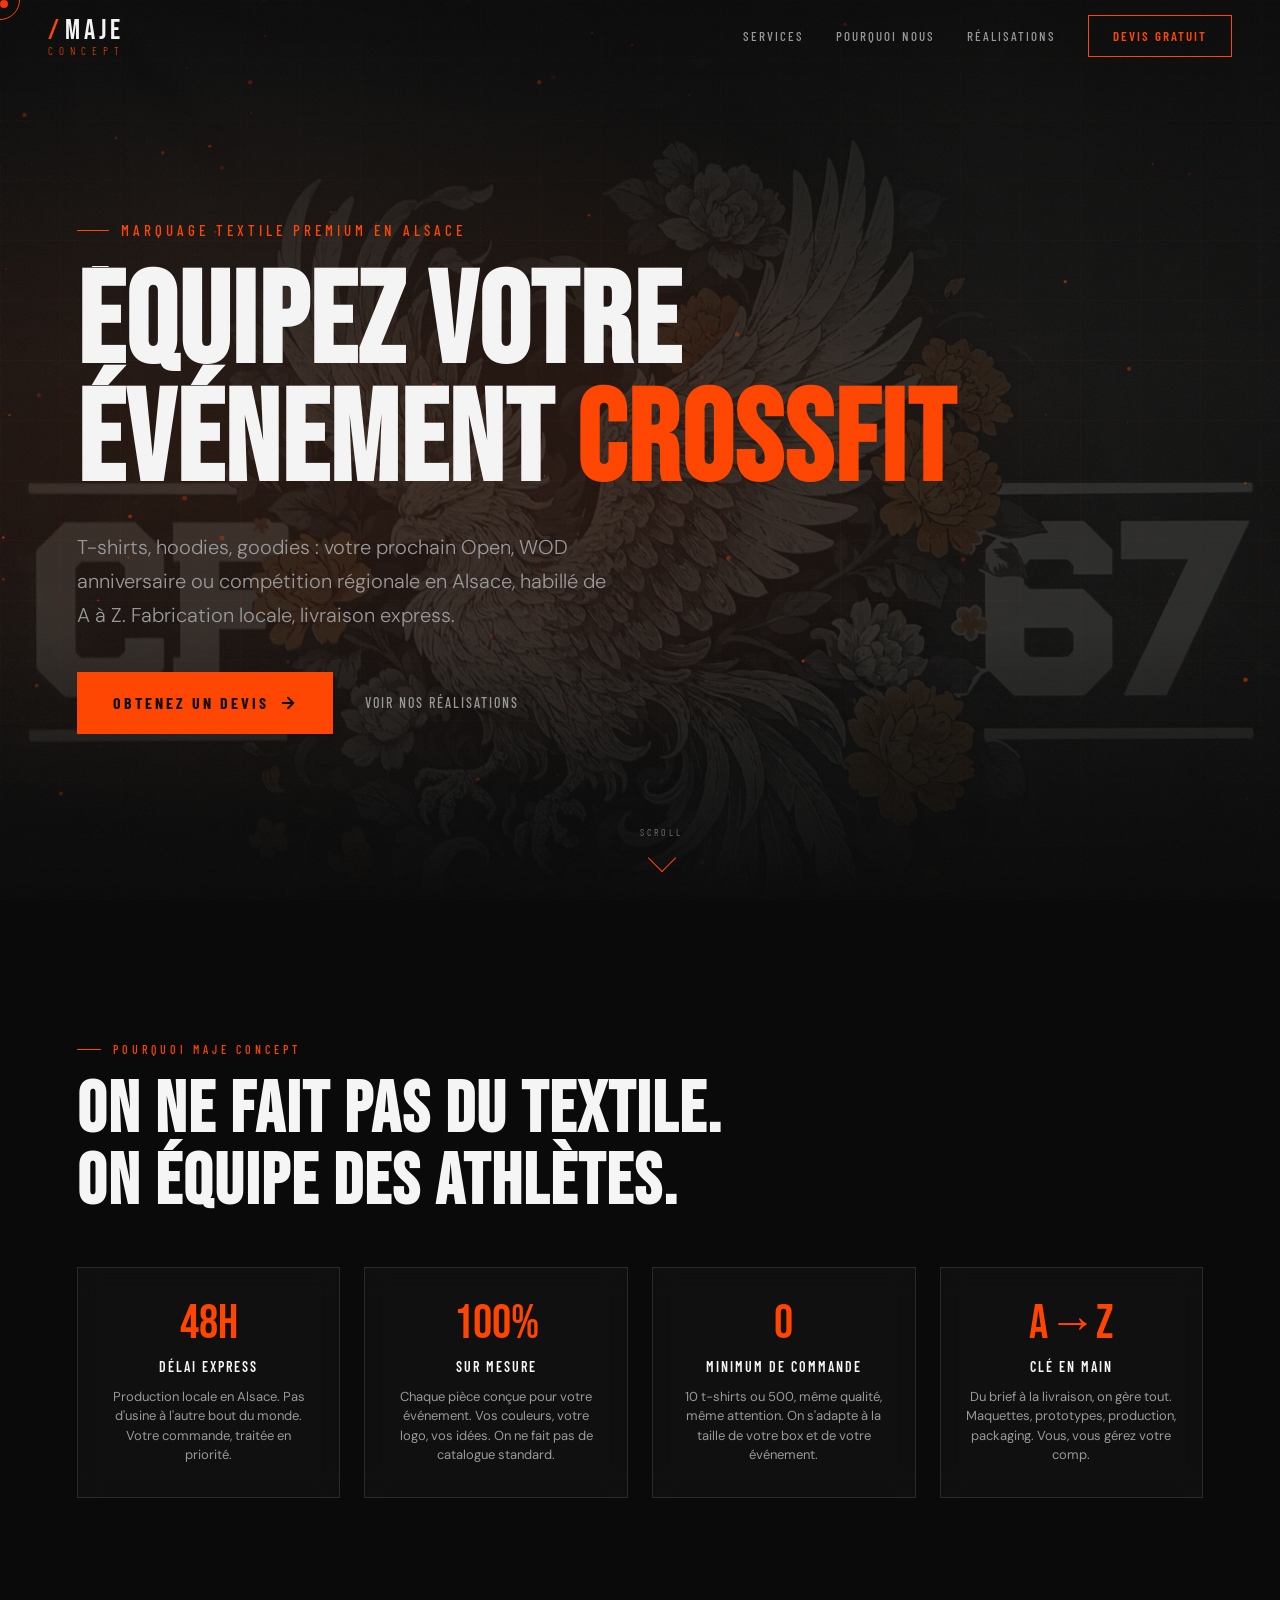
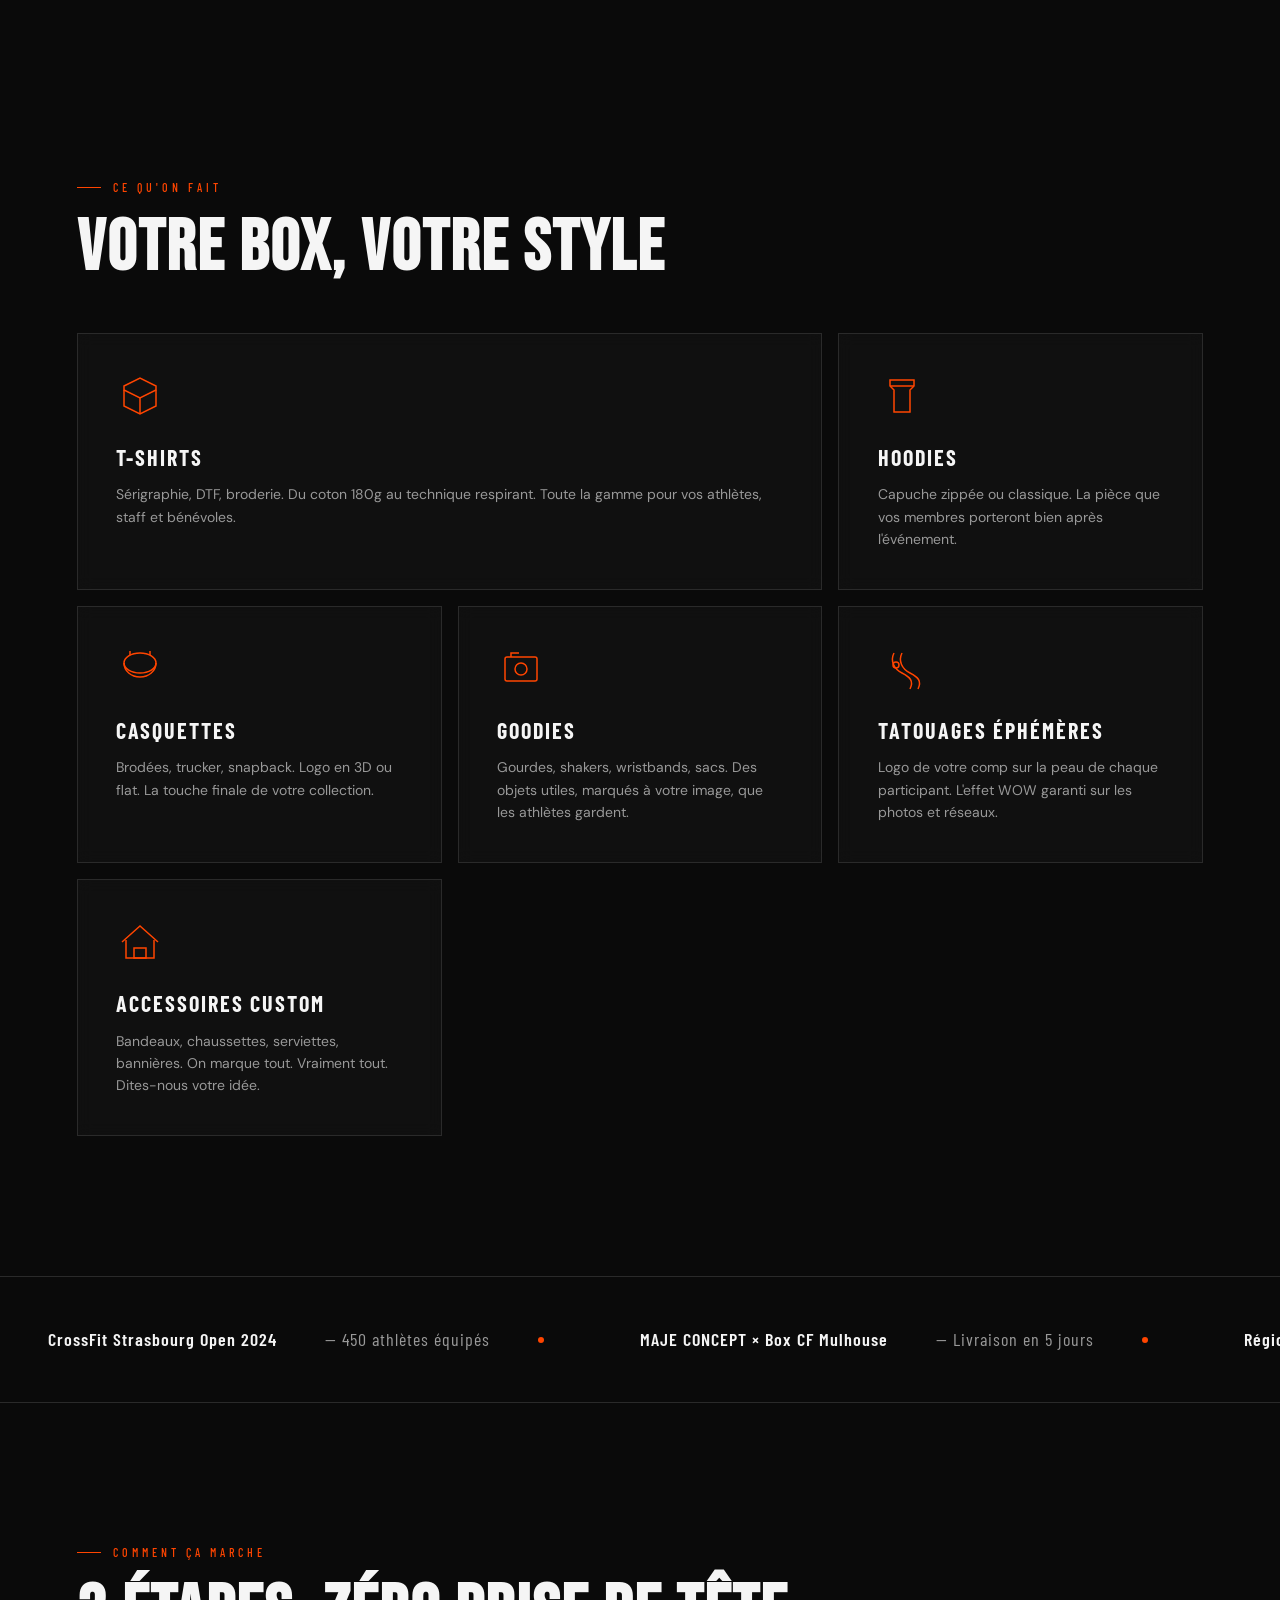
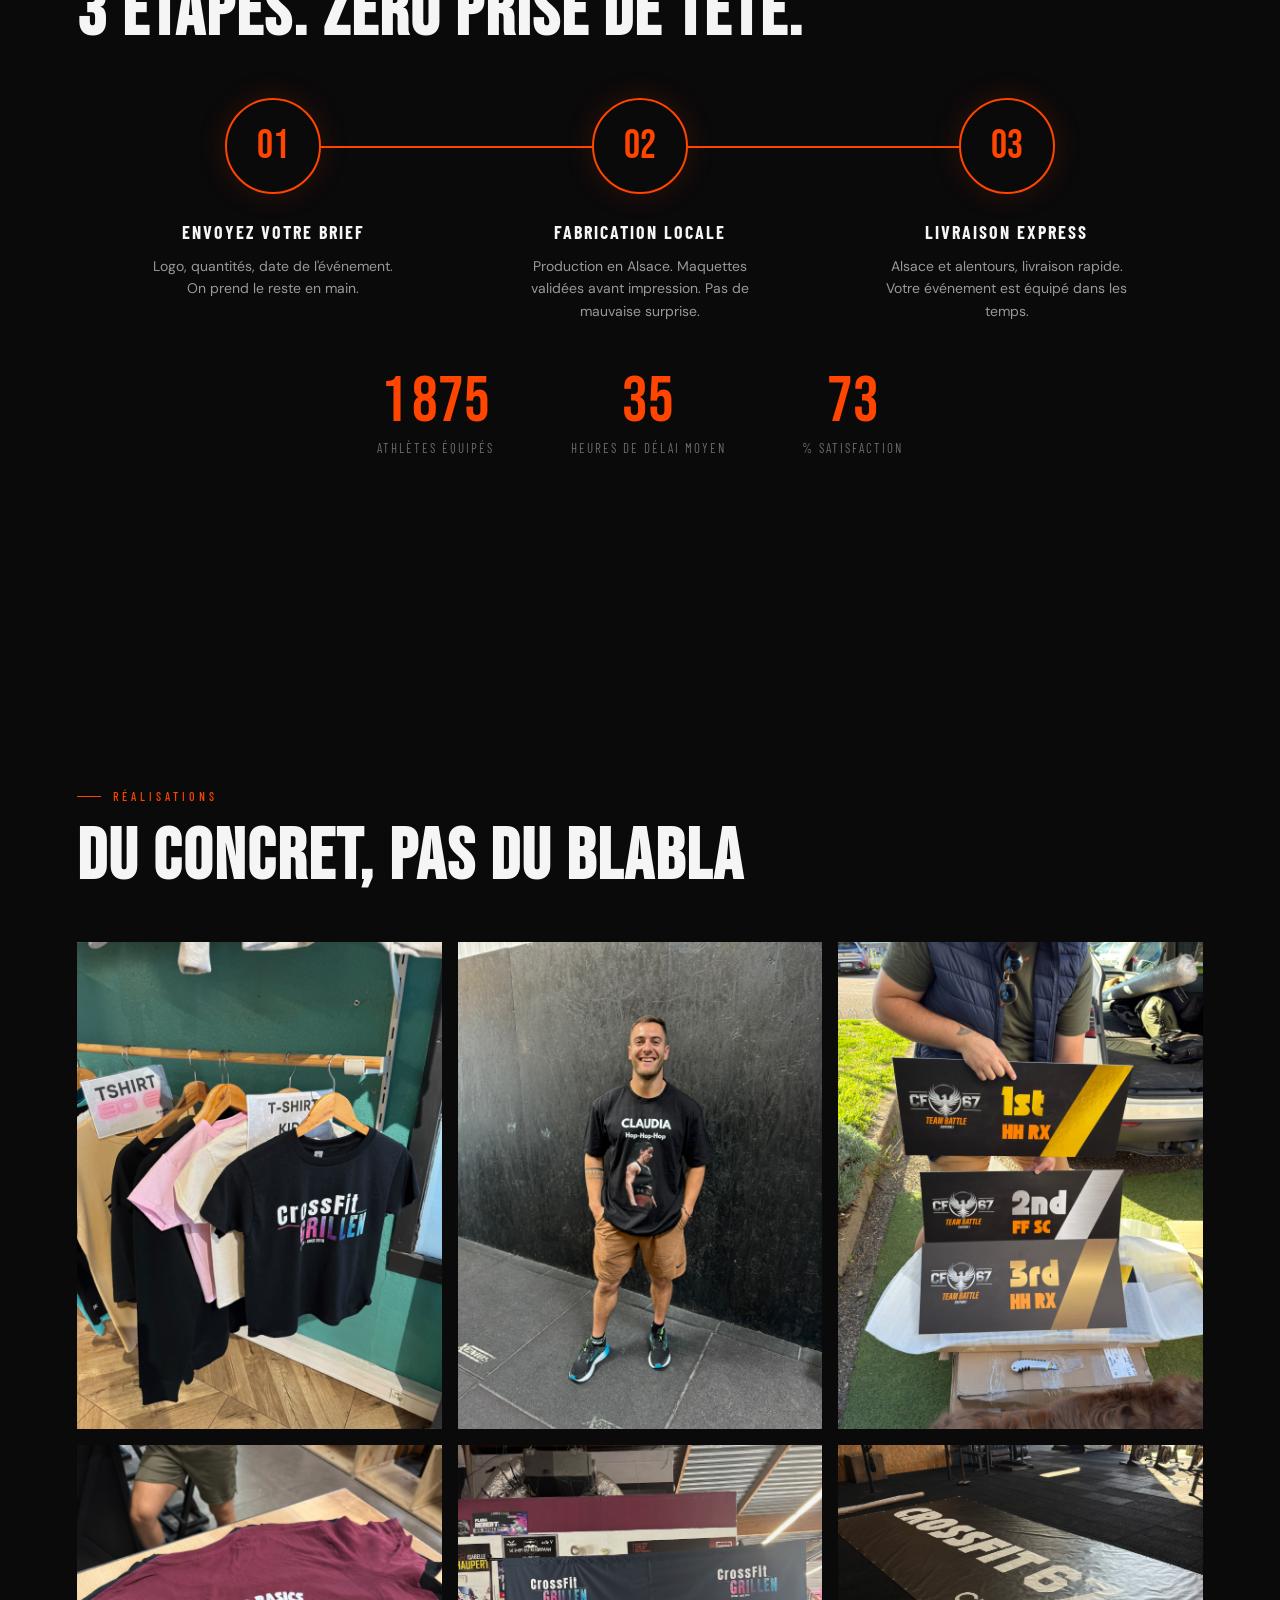
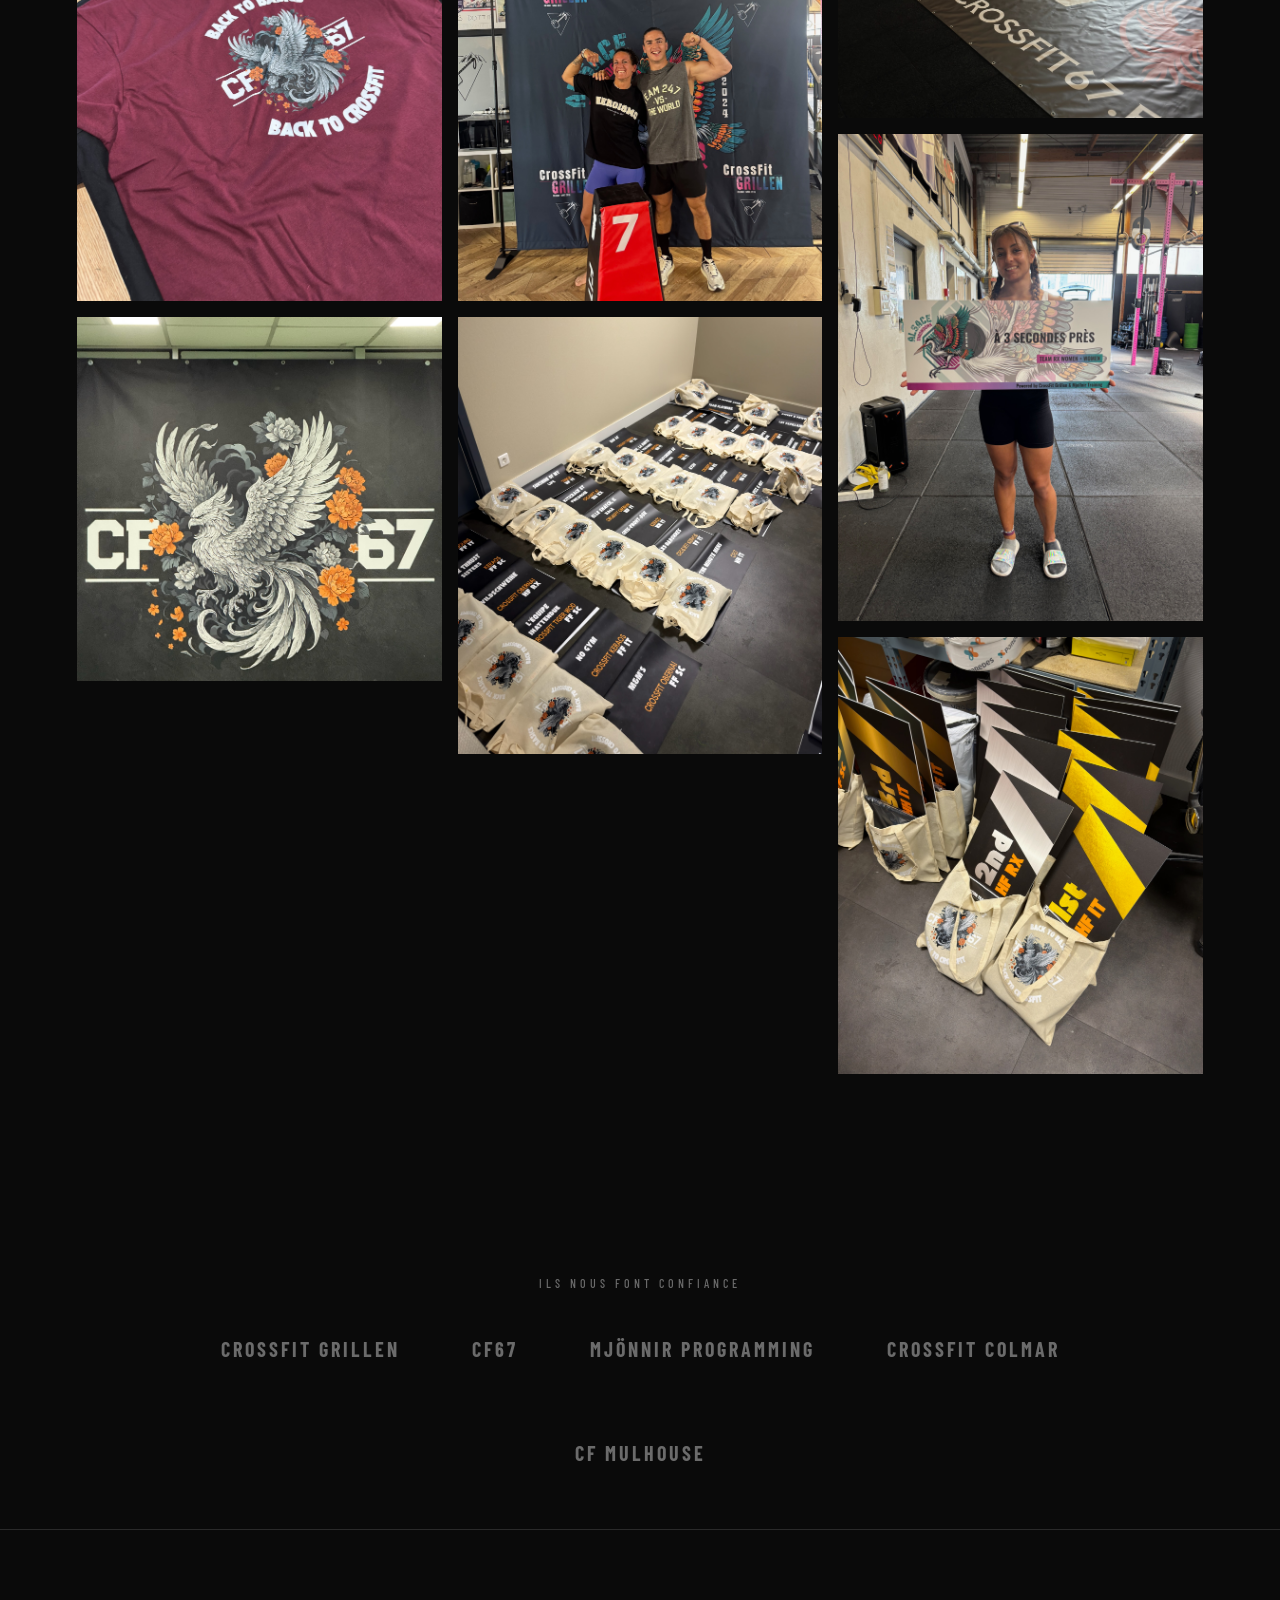
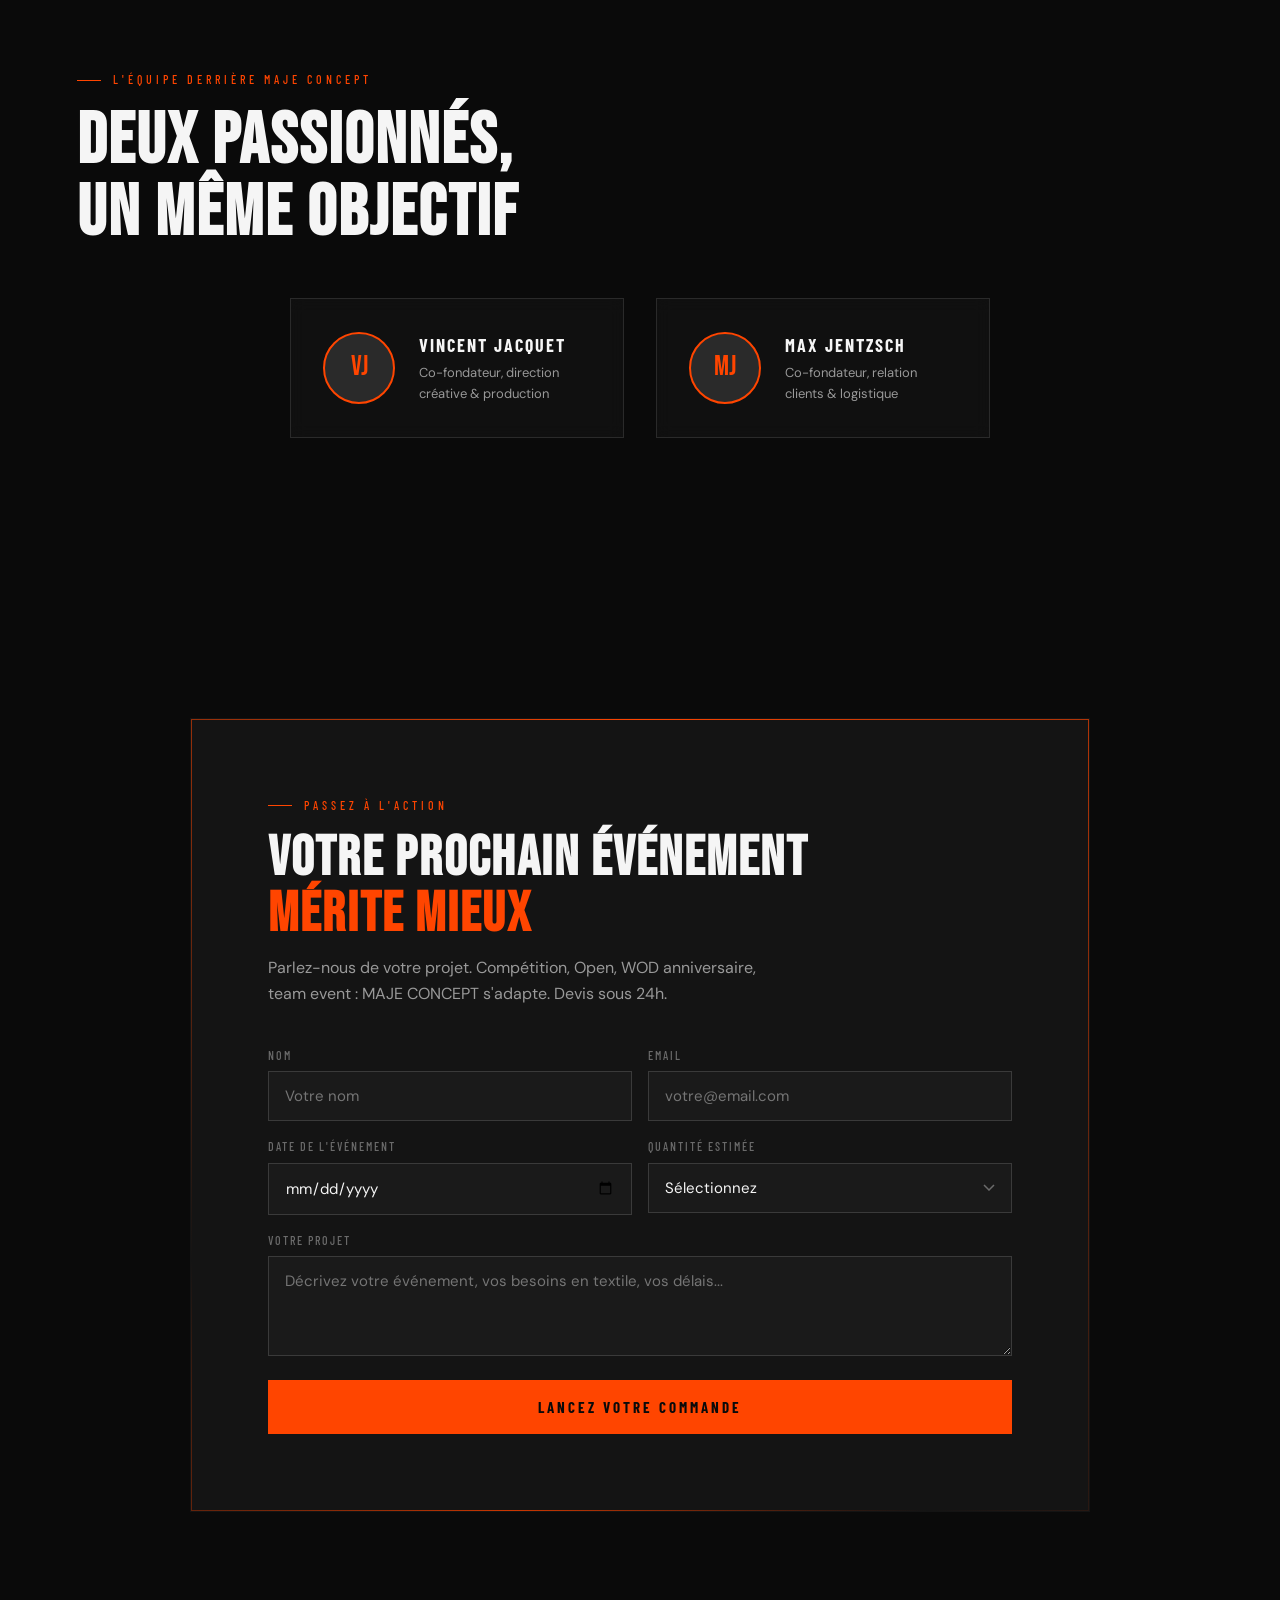
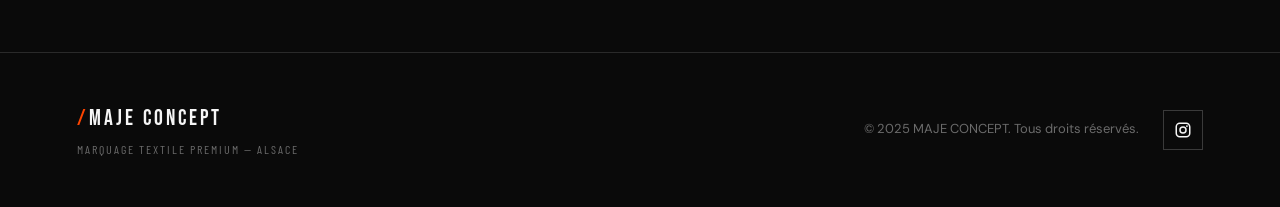
==== commit 1382eacf: "Ajout section clients (Grillen, CF67, Mjönnir, Colmar, Mulhouse) + section équipe (Vincent & Max)" ====
--- a/index.html
+++ b/index.html
@@ -1227,6 +1227,112 @@
 }
 
 /* ═══════════════════════════════════════════
+   CLIENTS — LOGOS BAND
+   ═══════════════════════════════════════════ */
+
+.clients-section {
+  padding: 60px clamp(20px, 6vw, 80px);
+  border-bottom: 1px solid var(--grey-700);
+}
+
+.clients-title {
+  font-family: var(--font-ui);
+  font-weight: 500;
+  font-size: 12px;
+  letter-spacing: 4px;
+  text-transform: uppercase;
+  color: var(--grey-400);
+  text-align: center;
+  margin-bottom: 40px;
+}
+
+.clients-grid {
+  display: flex;
+  align-items: center;
+  justify-content: center;
+  gap: clamp(32px, 6vw, 72px);
+  flex-wrap: wrap;
+  max-width: 1000px;
+  margin: 0 auto;
+}
+
+.client-logo {
+  font-family: var(--font-ui);
+  font-weight: 700;
+  font-size: clamp(16px, 2vw, 20px);
+  letter-spacing: 3px;
+  text-transform: uppercase;
+  color: var(--grey-400);
+  transition: color 0.3s;
+  white-space: nowrap;
+}
+
+.client-logo:hover { color: var(--white); }
+
+/* ═══════════════════════════════════════════
+   TEAM
+   ═══════════════════════════════════════════ */
+
+.team-grid {
+  display: grid;
+  grid-template-columns: repeat(2, 1fr);
+  gap: 32px;
+  max-width: 700px;
+  margin: 0 auto;
+}
+
+.team-card {
+  display: flex;
+  align-items: center;
+  gap: 24px;
+  background: rgba(20, 20, 20, 0.6);
+  backdrop-filter: blur(8px);
+  -webkit-backdrop-filter: blur(8px);
+  border: 1px solid var(--grey-700);
+  padding: 32px;
+  transition: border-color 0.4s, transform 0.3s var(--ease-out);
+}
+
+.team-card:hover {
+  border-color: var(--orange);
+  transform: translateY(-4px);
+}
+
+.team-avatar {
+  width: 72px; height: 72px;
+  border-radius: 50%;
+  background: var(--grey-700);
+  border: 2px solid var(--orange);
+  display: flex;
+  align-items: center;
+  justify-content: center;
+  font-family: var(--font-display);
+  font-size: 28px;
+  color: var(--orange);
+  flex-shrink: 0;
+}
+
+.team-info {
+  display: flex;
+  flex-direction: column;
+  gap: 4px;
+}
+
+.team-name {
+  font-family: var(--font-ui);
+  font-weight: 700;
+  font-size: 18px;
+  letter-spacing: 2px;
+  text-transform: uppercase;
+}
+
+.team-role {
+  font-family: var(--font-body);
+  font-size: 13px;
+  color: var(--grey-300);
+}
+
+/* ═══════════════════════════════════════════
    BACK TO TOP
    ═══════════════════════════════════════════ */
 
@@ -1306,6 +1412,9 @@
   .footer { flex-direction: column; text-align: center; align-items: center; }
 
   .back-to-top { bottom: 20px; right: 20px; width: 44px; height: 44px; }
+
+  .team-grid { grid-template-columns: 1fr; }
+  .team-card { padding: 24px; }
 }
 
 @media (max-width: 480px) {
@@ -1621,6 +1730,42 @@
           <span class="gallery-label">Goodies Event</span>
           <span class="gallery-line"></span>
         </div>
+      </div>
+    </div>
+  </div>
+</section>
+
+<!-- ═══════════ CLIENTS ═══════════ -->
+<div class="clients-section reveal">
+  <p class="clients-title">Ils nous font confiance</p>
+  <div class="clients-grid">
+    <span class="client-logo">CrossFit Grillen</span>
+    <span class="client-logo">CF67</span>
+    <span class="client-logo">Mjönnir Programming</span>
+    <span class="client-logo">CrossFit Colmar</span>
+    <span class="client-logo">CF Mulhouse</span>
+  </div>
+</div>
+
+<!-- ═══════════ TEAM ═══════════ -->
+<section class="section" id="equipe">
+  <div class="reveal">
+    <p class="section-label">L'équipe derrière MAJE CONCEPT</p>
+    <h2 class="section-title">DEUX PASSIONNÉS,<br>UN MÊME OBJECTIF</h2>
+  </div>
+  <div class="team-grid">
+    <div class="team-card reveal reveal-delay-1">
+      <div class="team-avatar">VJ</div>
+      <div class="team-info">
+        <span class="team-name">Vincent Jacquet</span>
+        <span class="team-role">Co-fondateur, direction créative & production</span>
+      </div>
+    </div>
+    <div class="team-card reveal reveal-delay-2">
+      <div class="team-avatar">MJ</div>
+      <div class="team-info">
+        <span class="team-name">Max Jentzsch</span>
+        <span class="team-role">Co-fondateur, relation clients & logistique</span>
       </div>
     </div>
   </div>
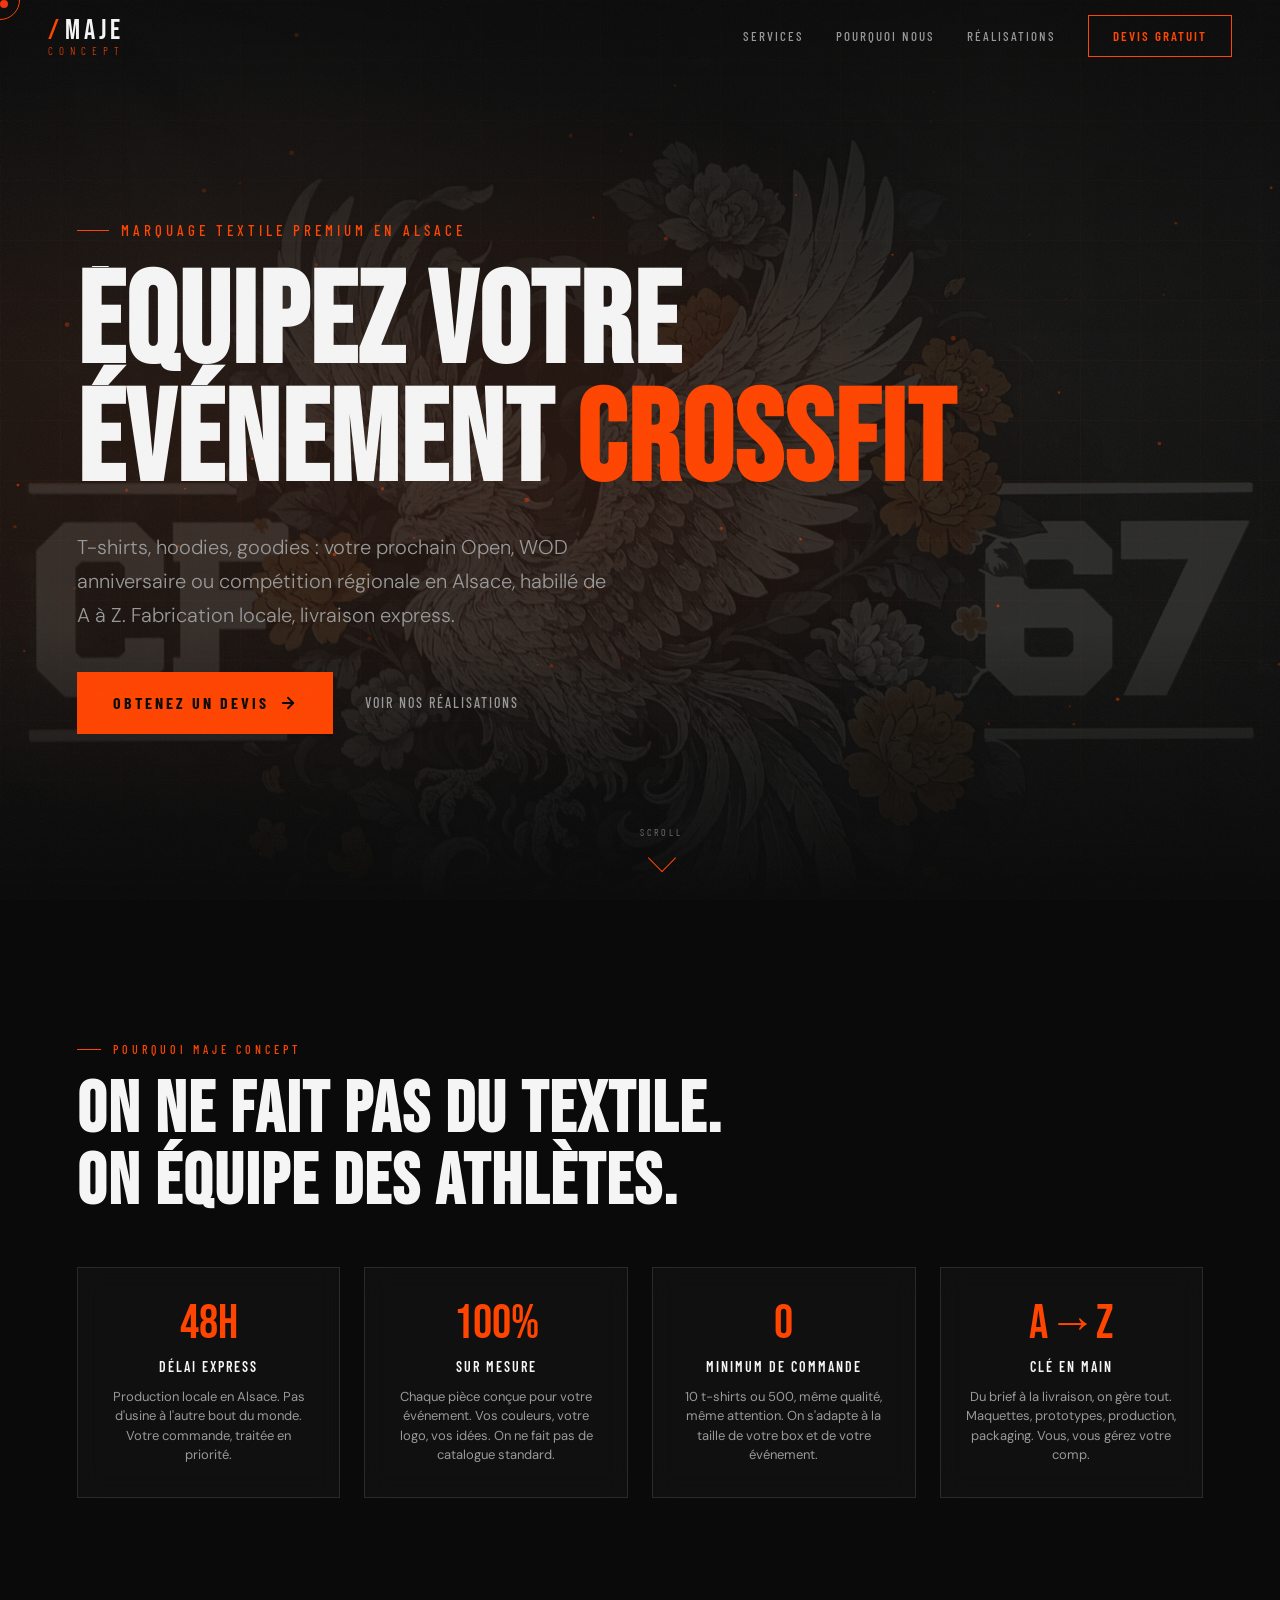
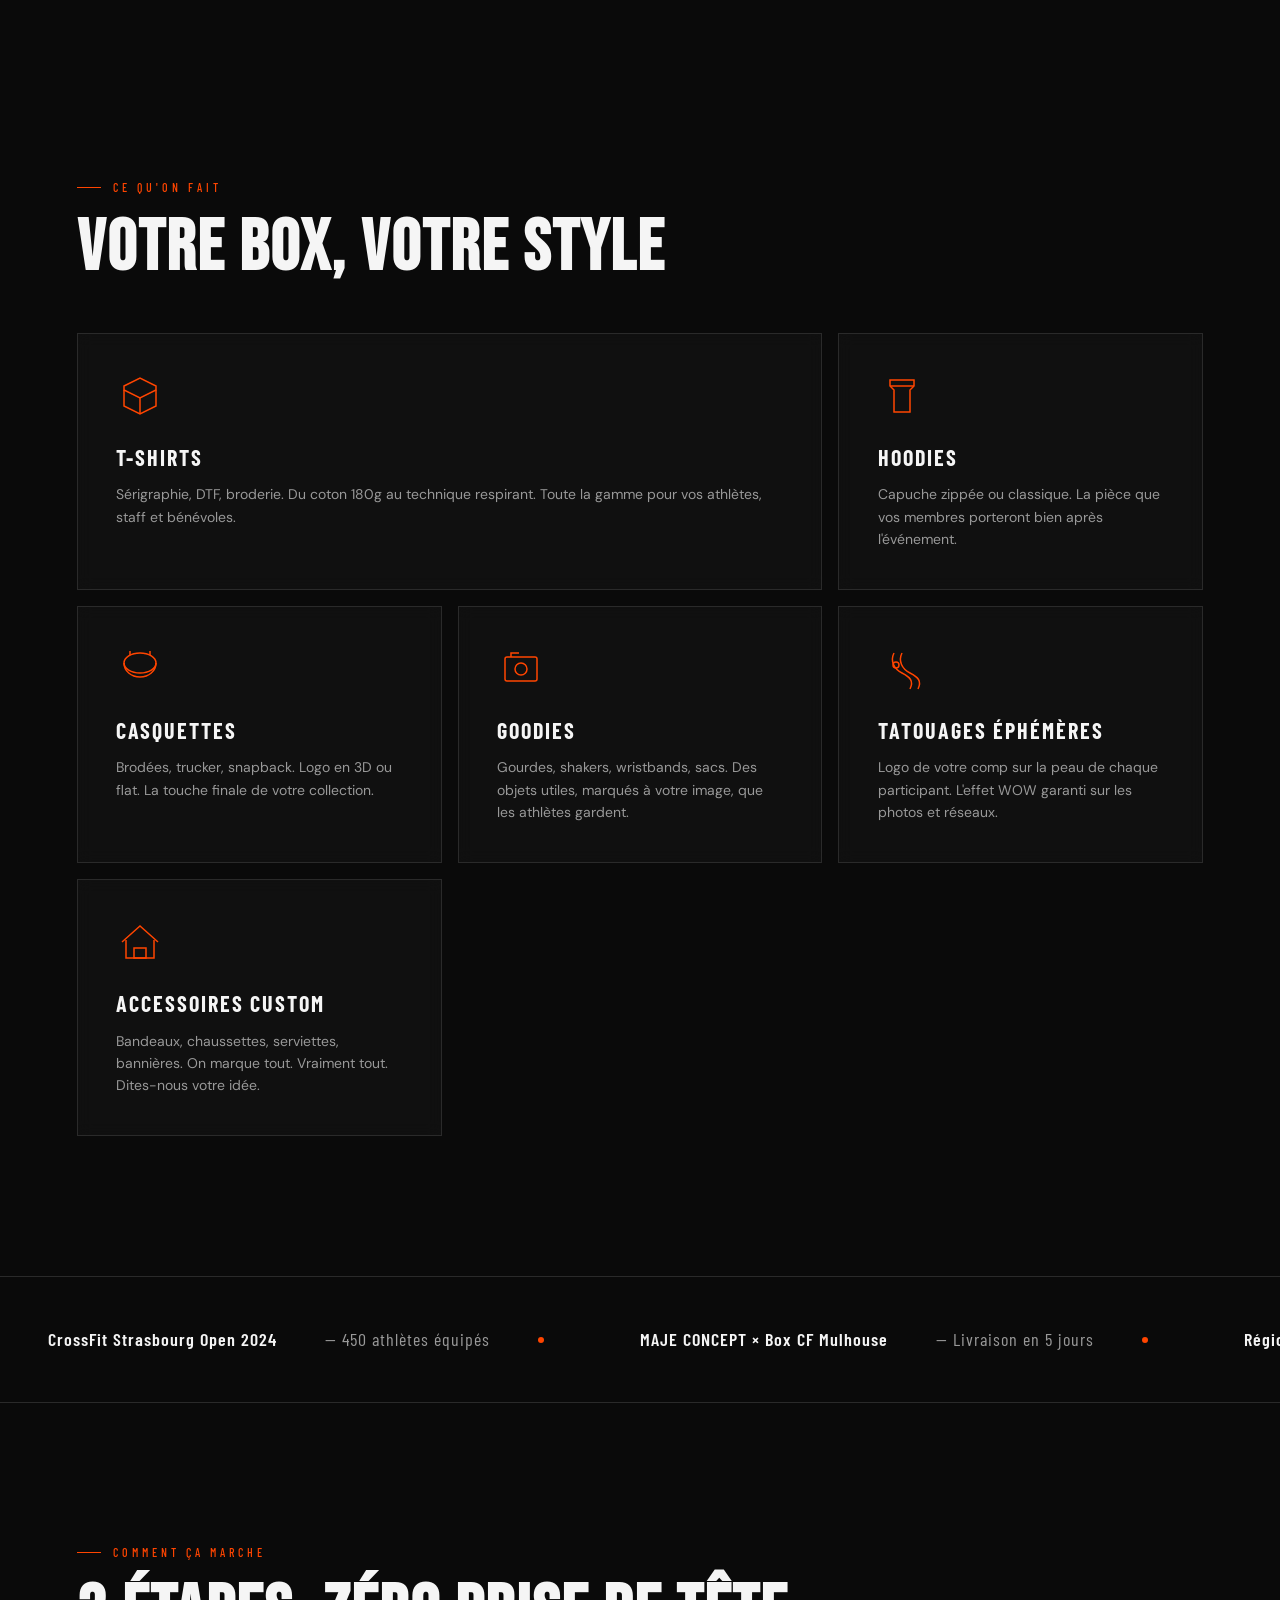
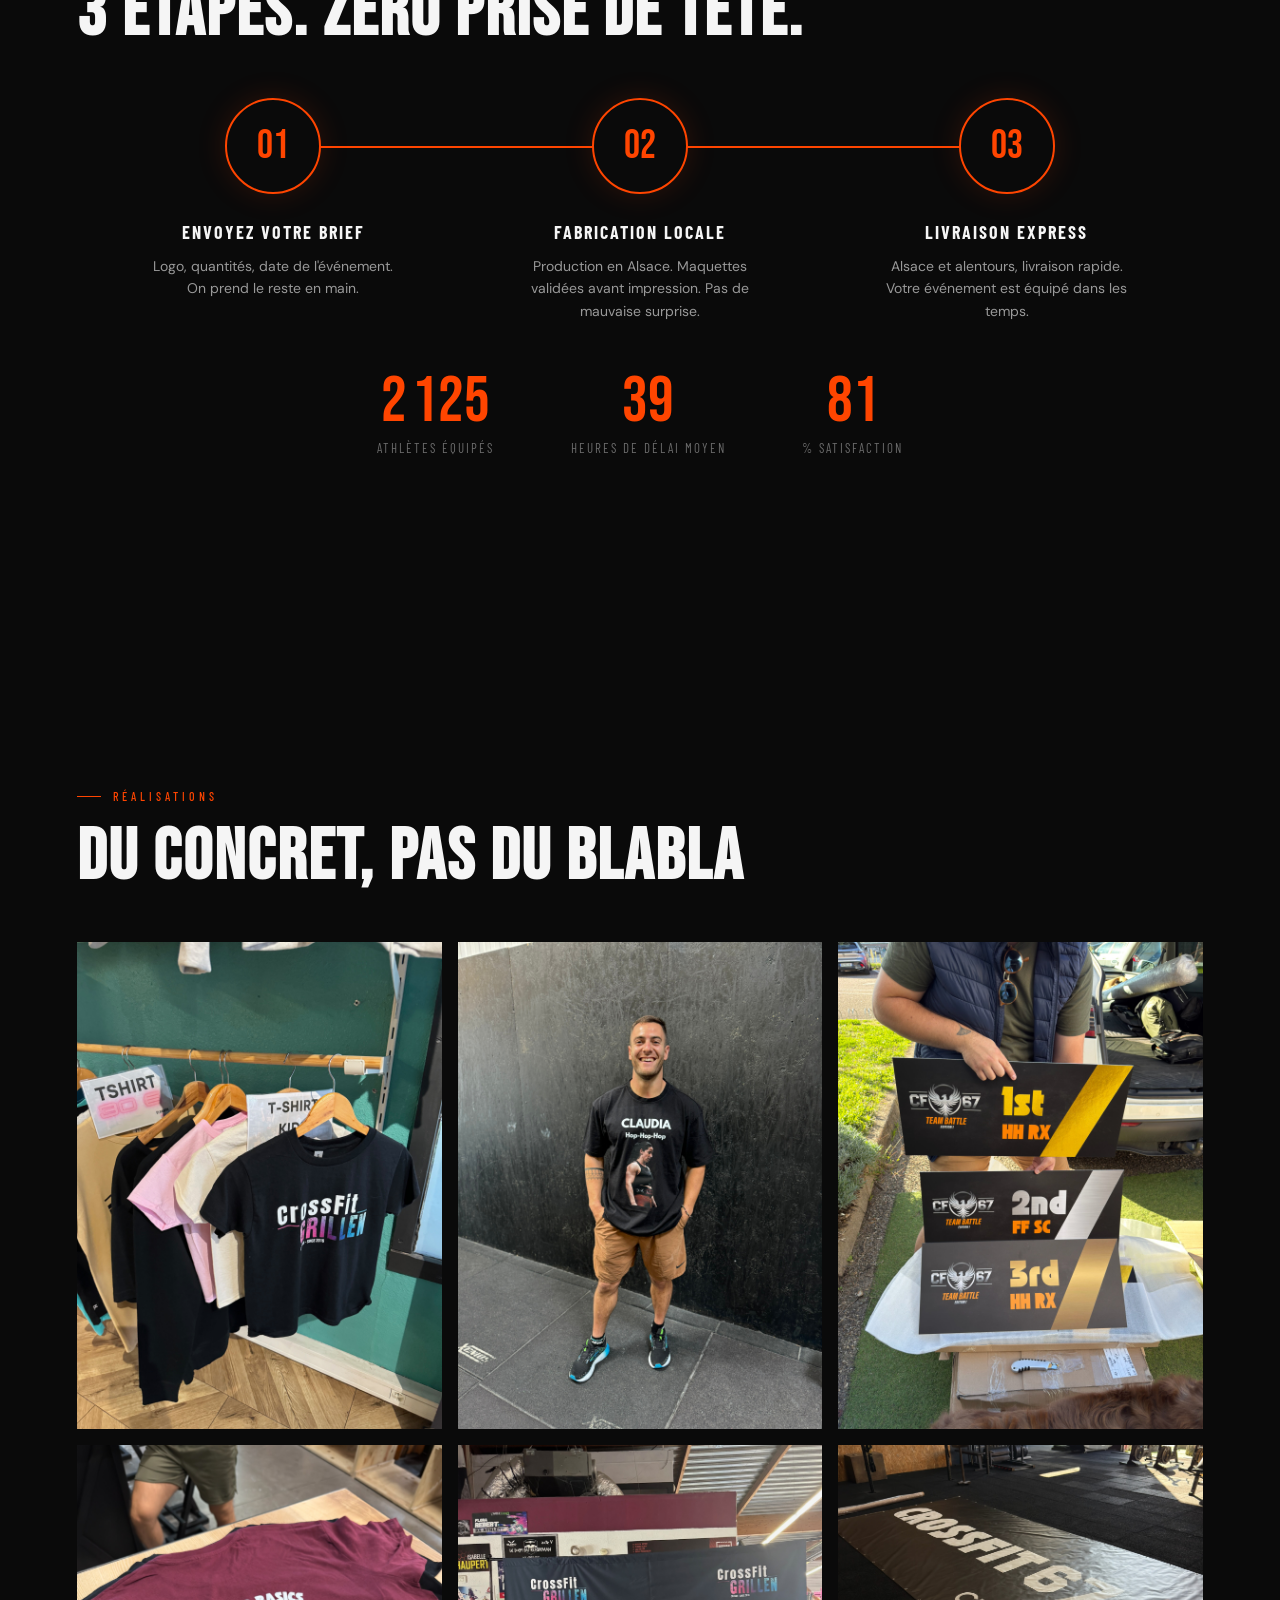
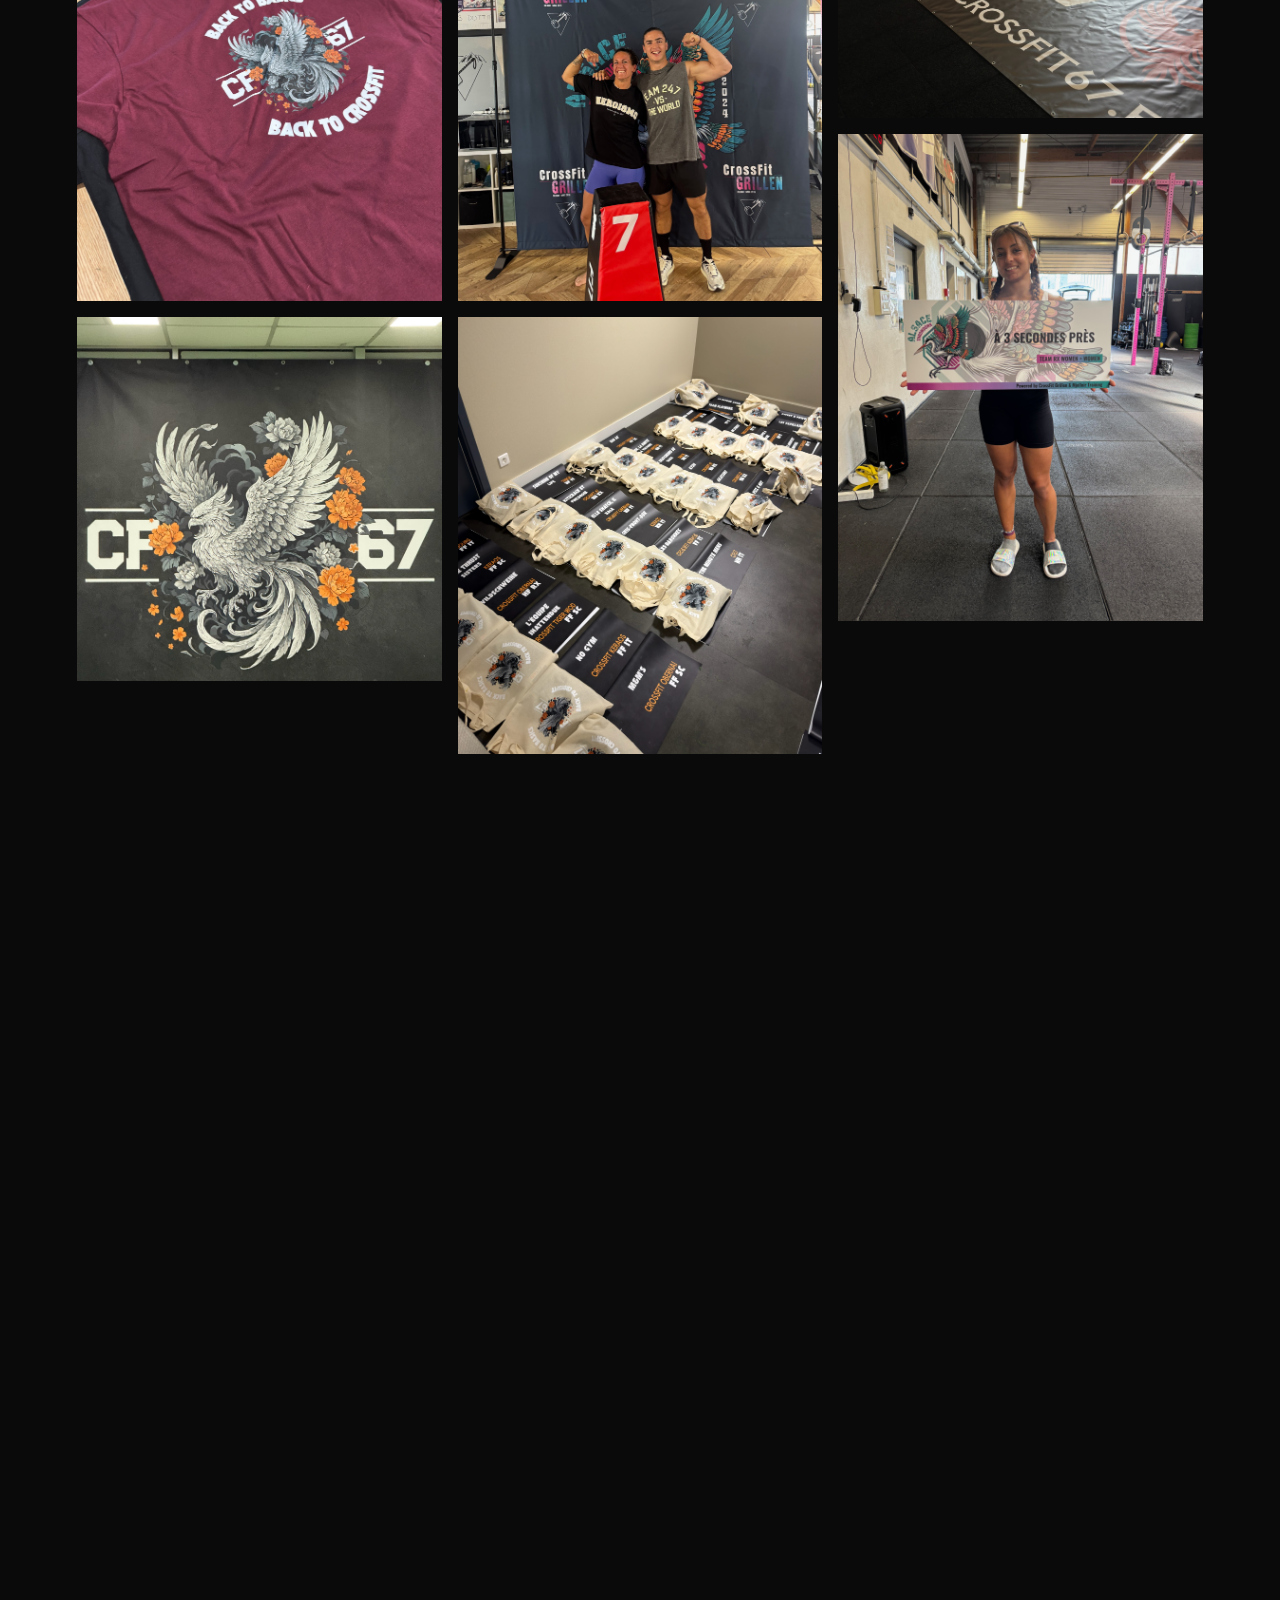
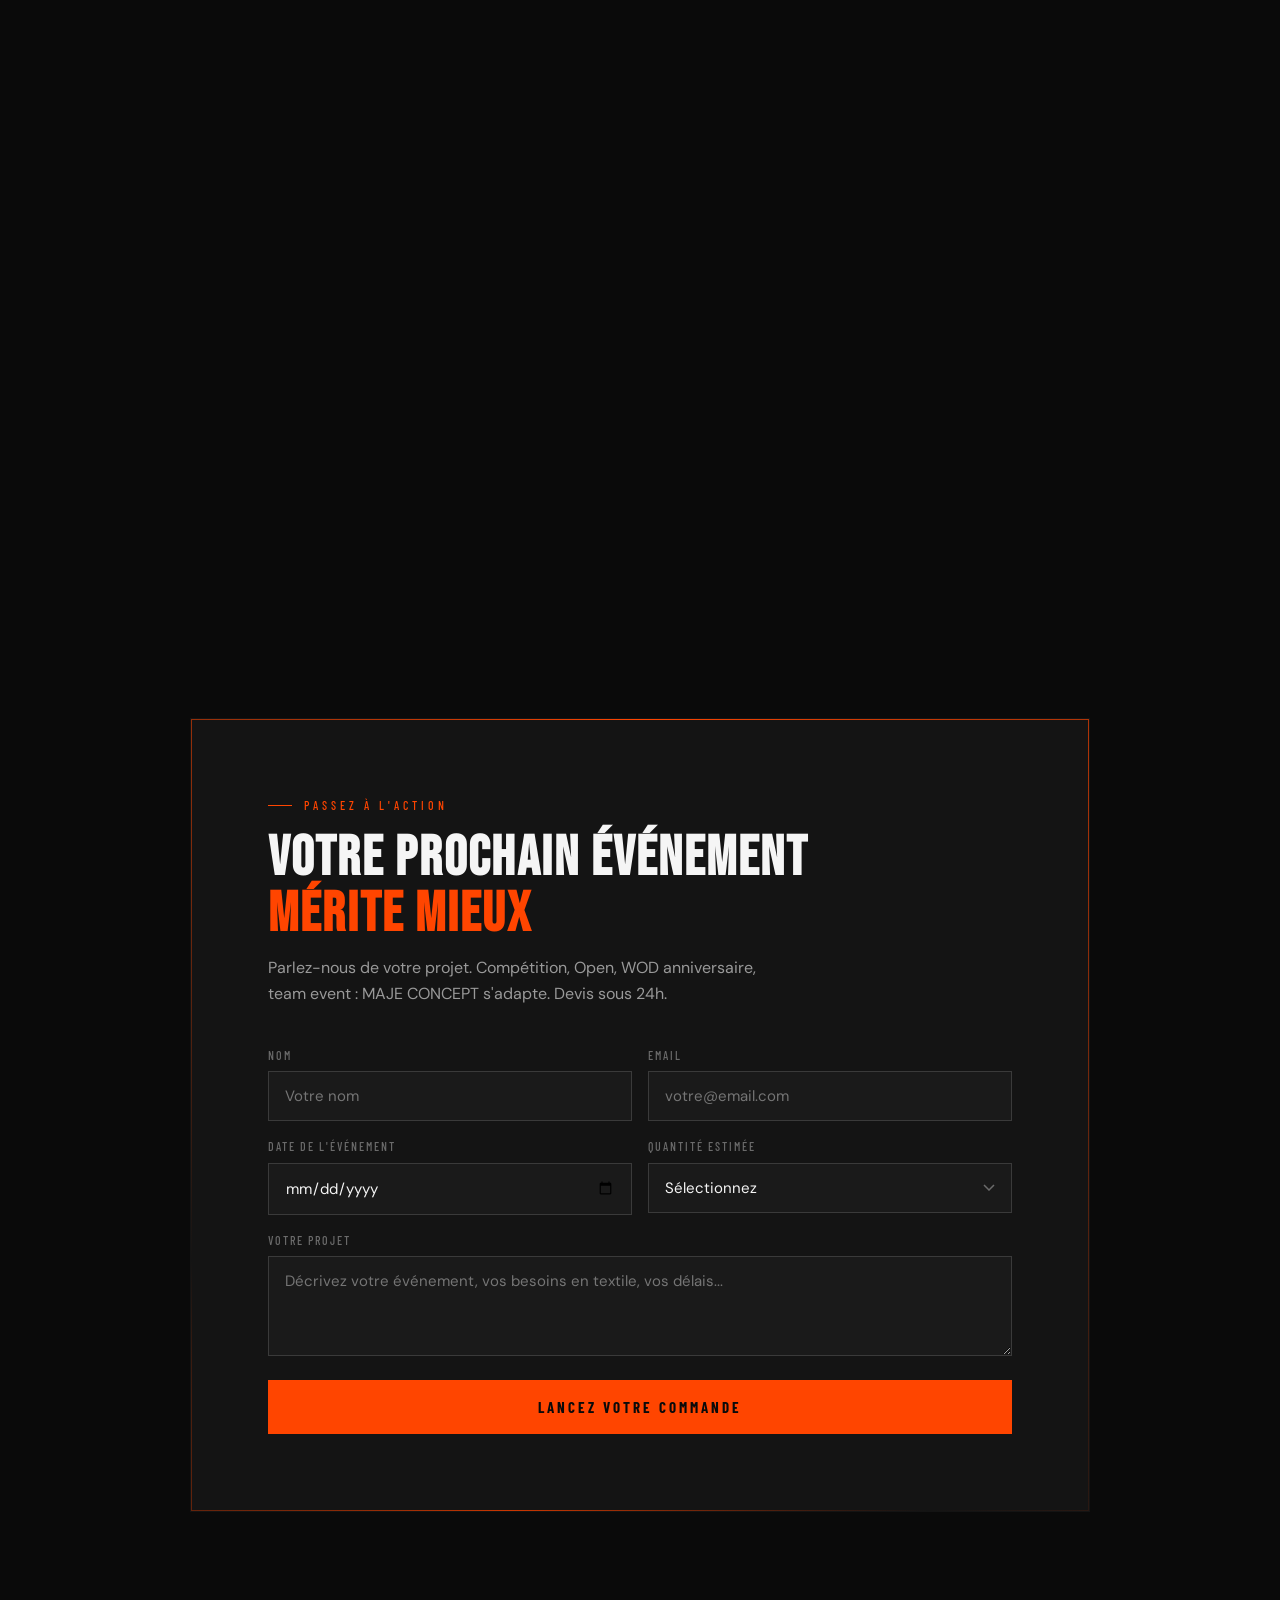
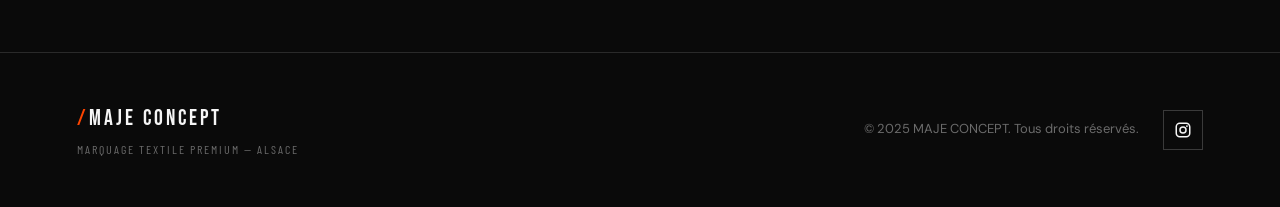
==== commit f35820c4: "Ajout photos équipe Vincent & Max dans section team" ====
--- a/index.html
+++ b/index.html
@@ -1303,13 +1303,13 @@
   border-radius: 50%;
   background: var(--grey-700);
   border: 2px solid var(--orange);
-  display: flex;
-  align-items: center;
-  justify-content: center;
-  font-family: var(--font-display);
-  font-size: 28px;
-  color: var(--orange);
   flex-shrink: 0;
+  overflow: hidden;
+}
+
+.team-avatar img {
+  width: 100%; height: 100%;
+  object-fit: cover;
 }
 
 .team-info {
@@ -1755,14 +1755,14 @@
   </div>
   <div class="team-grid">
     <div class="team-card reveal reveal-delay-1">
-      <div class="team-avatar">VJ</div>
+      <div class="team-avatar"><img src="images/team/Vincent.JPG" alt="Vincent Jacquet"></div>
       <div class="team-info">
         <span class="team-name">Vincent Jacquet</span>
         <span class="team-role">Co-fondateur, direction créative & production</span>
       </div>
     </div>
     <div class="team-card reveal reveal-delay-2">
-      <div class="team-avatar">MJ</div>
+      <div class="team-avatar"><img src="images/team/Max.JPG" alt="Max Jentzsch"></div>
       <div class="team-info">
         <span class="team-name">Max Jentzsch</span>
         <span class="team-role">Co-fondateur, relation clients & logistique</span>
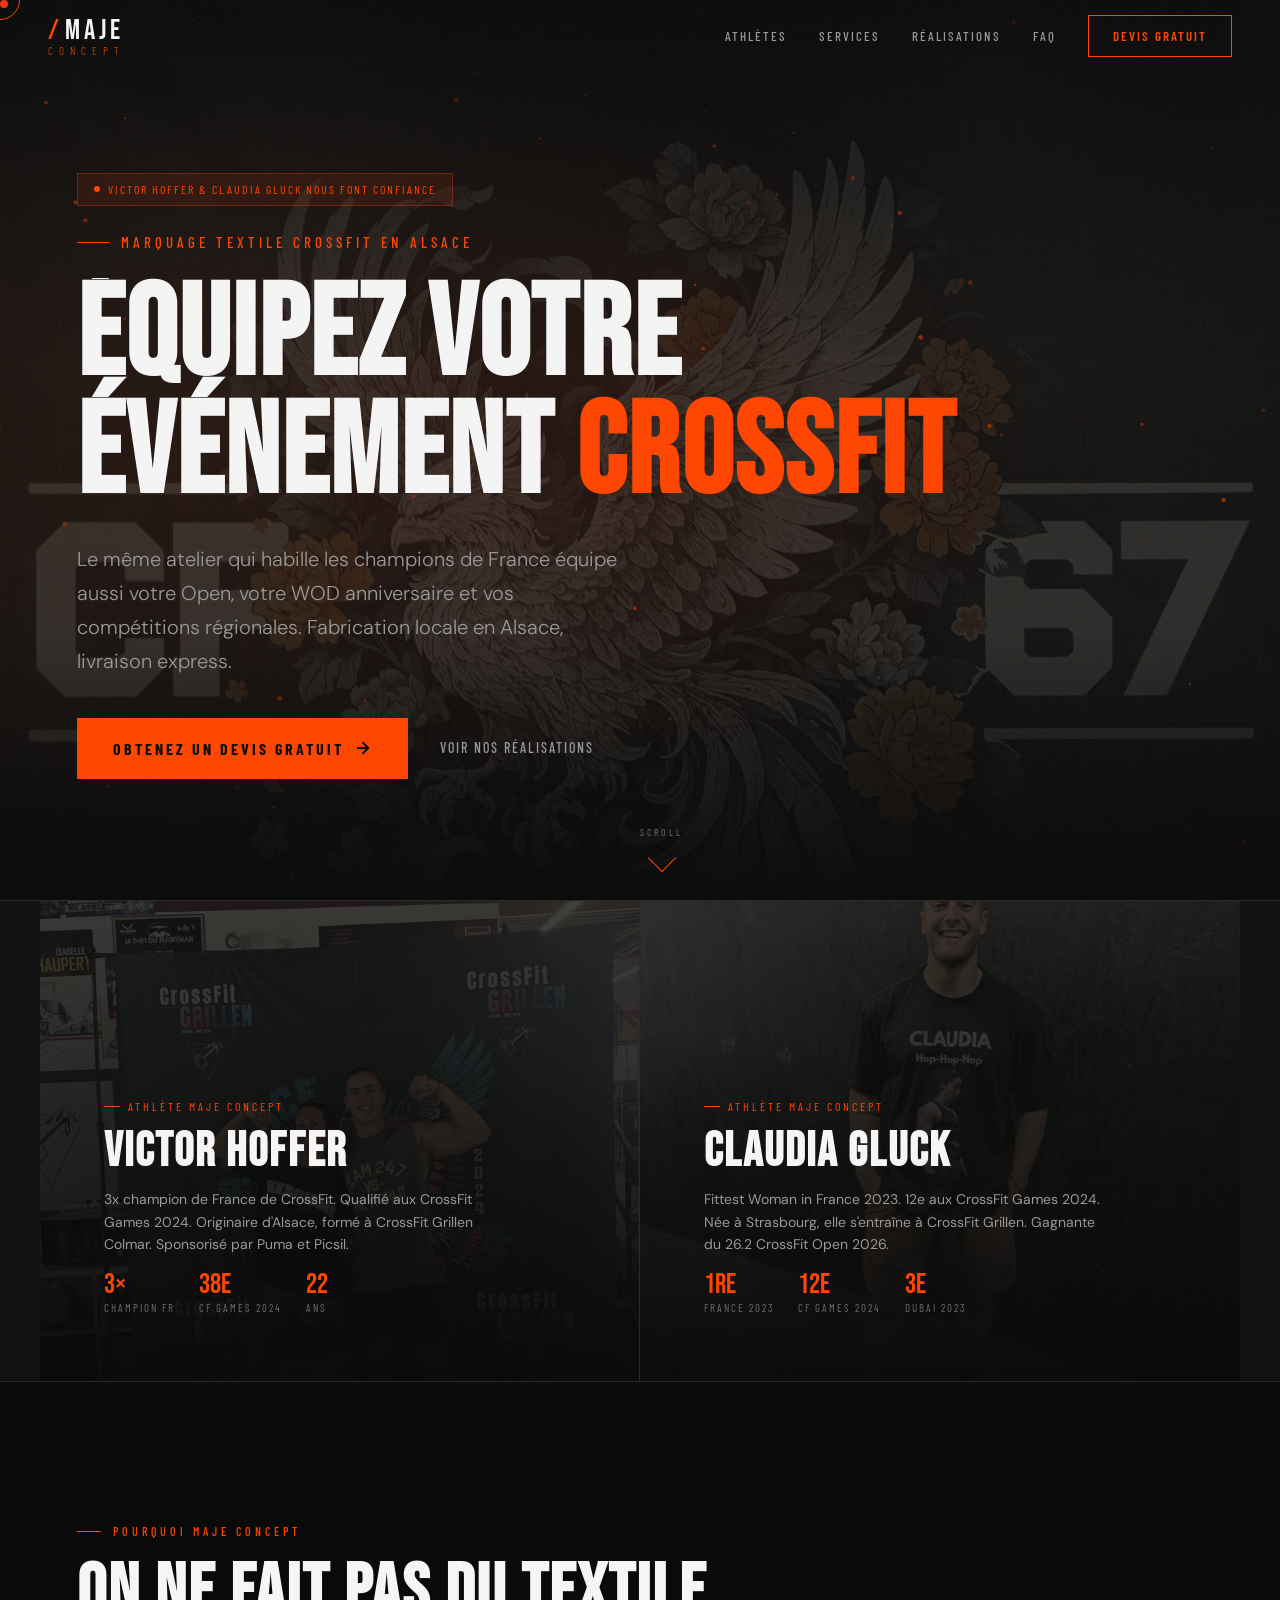
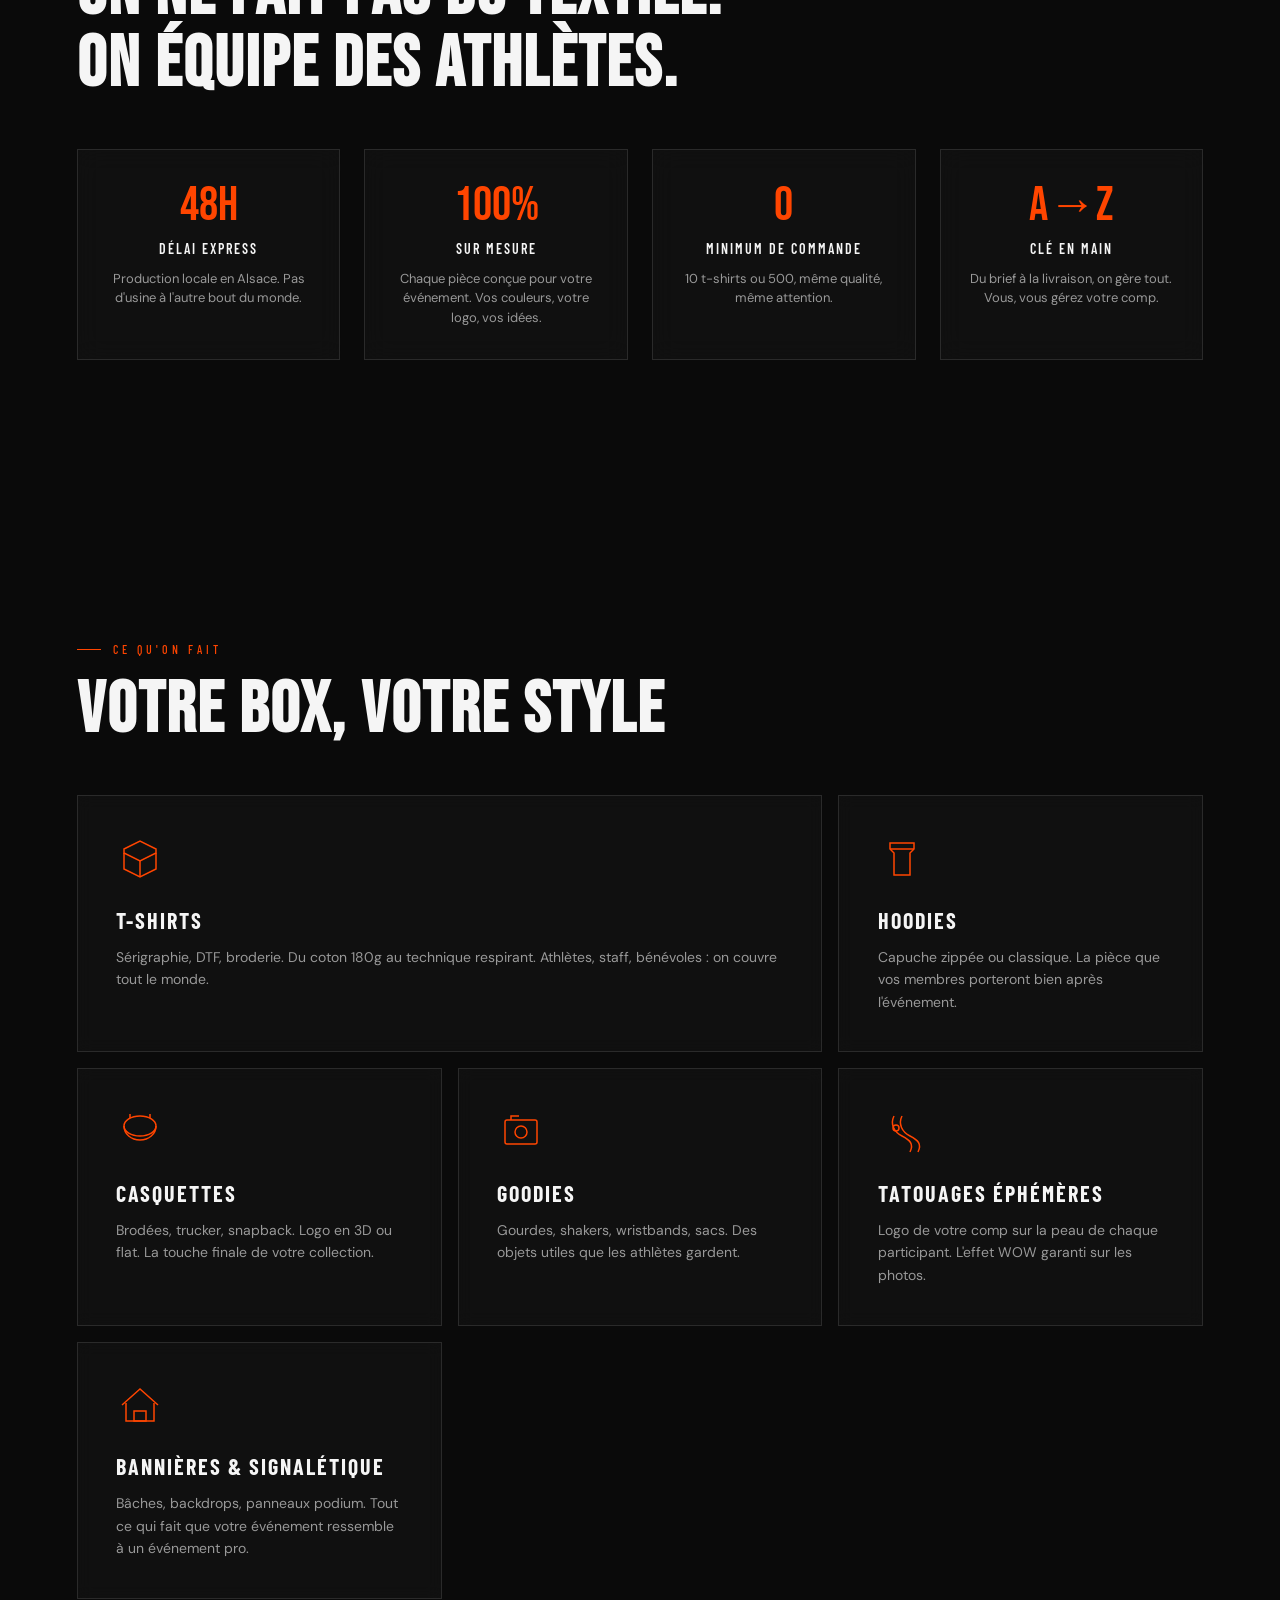
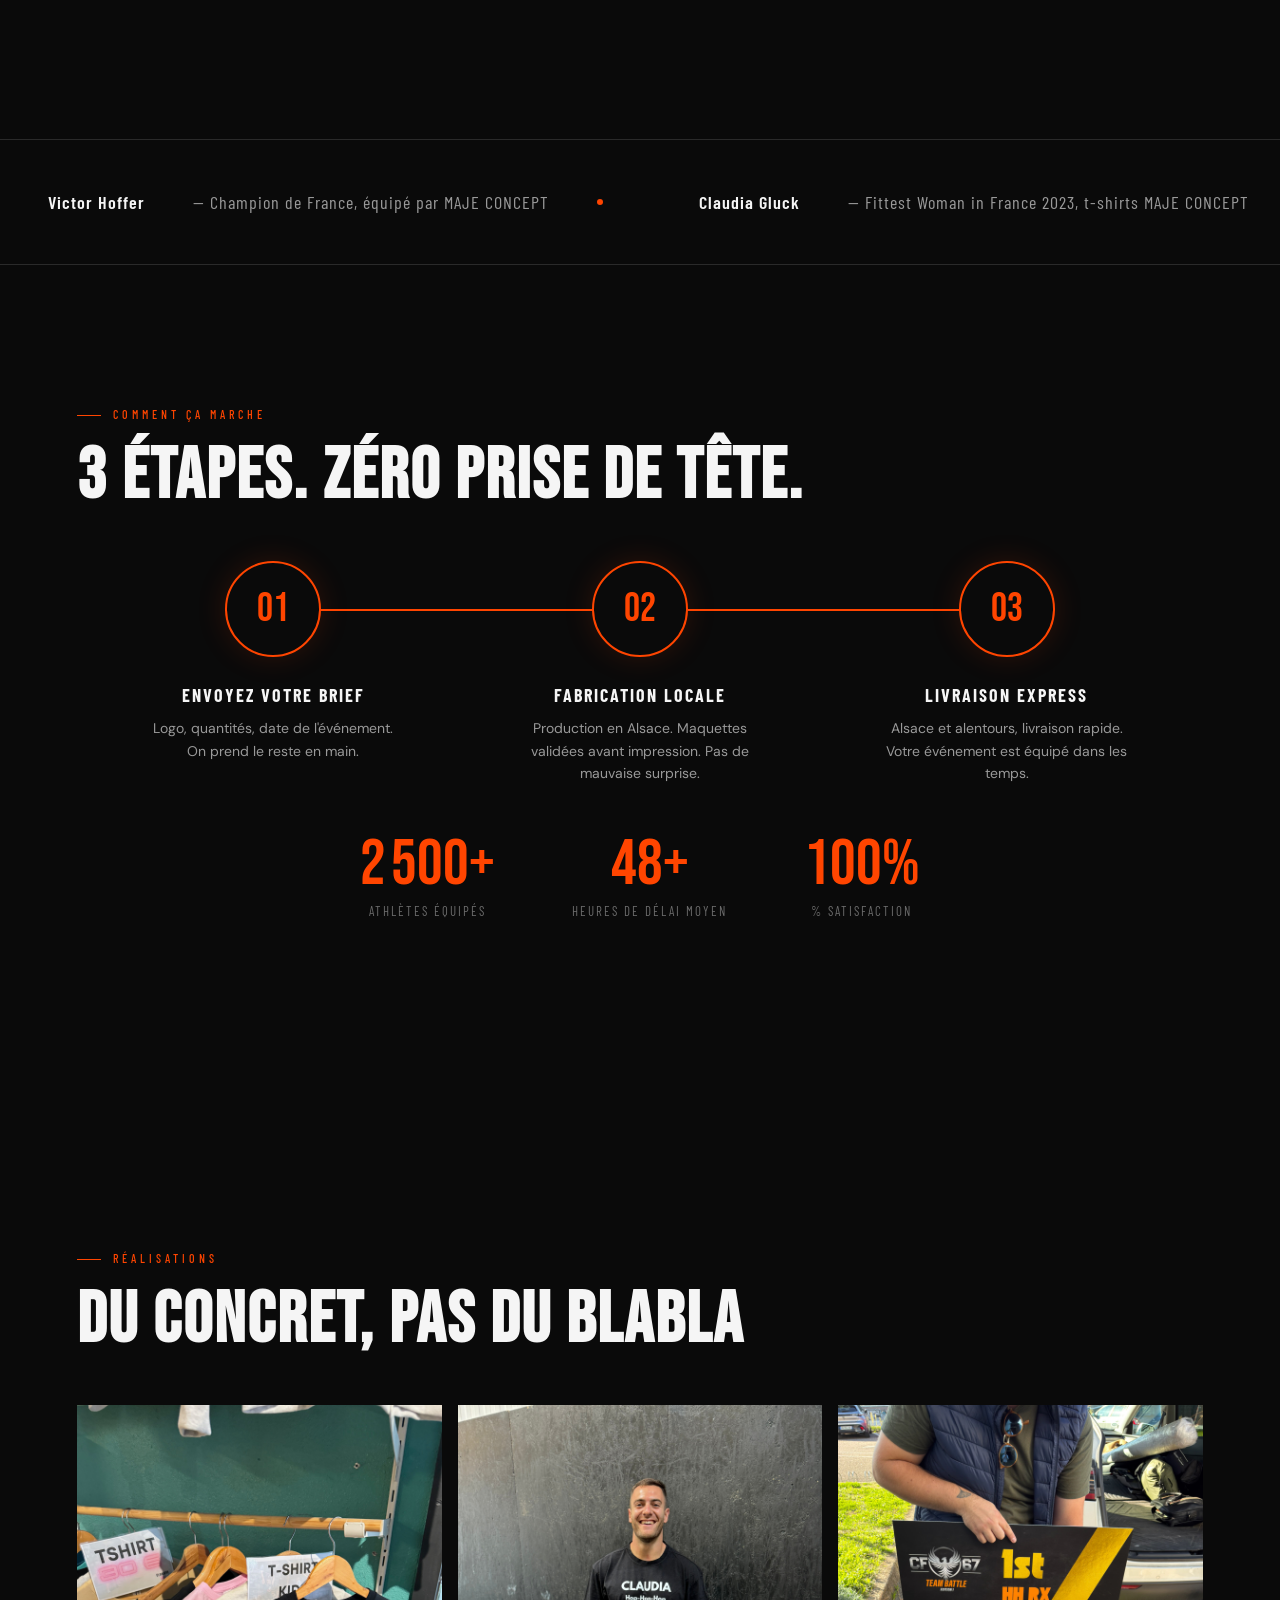
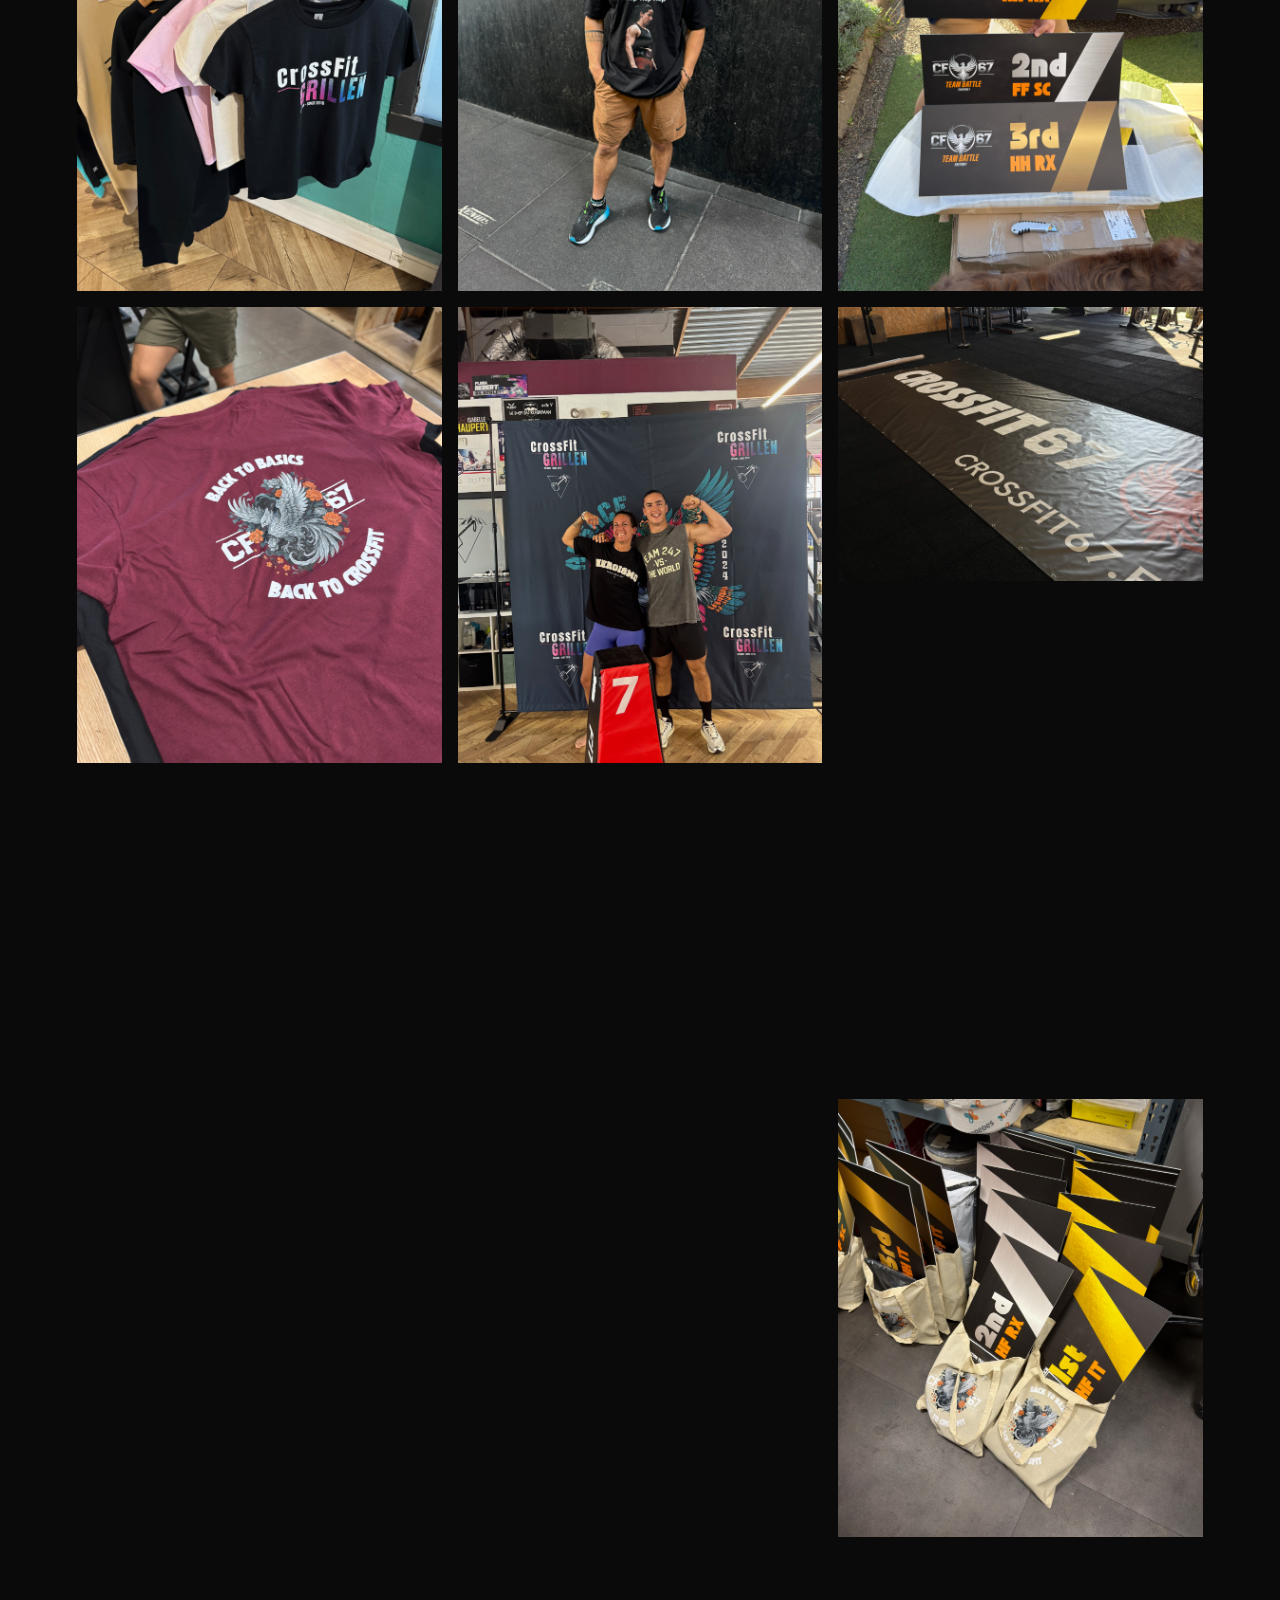
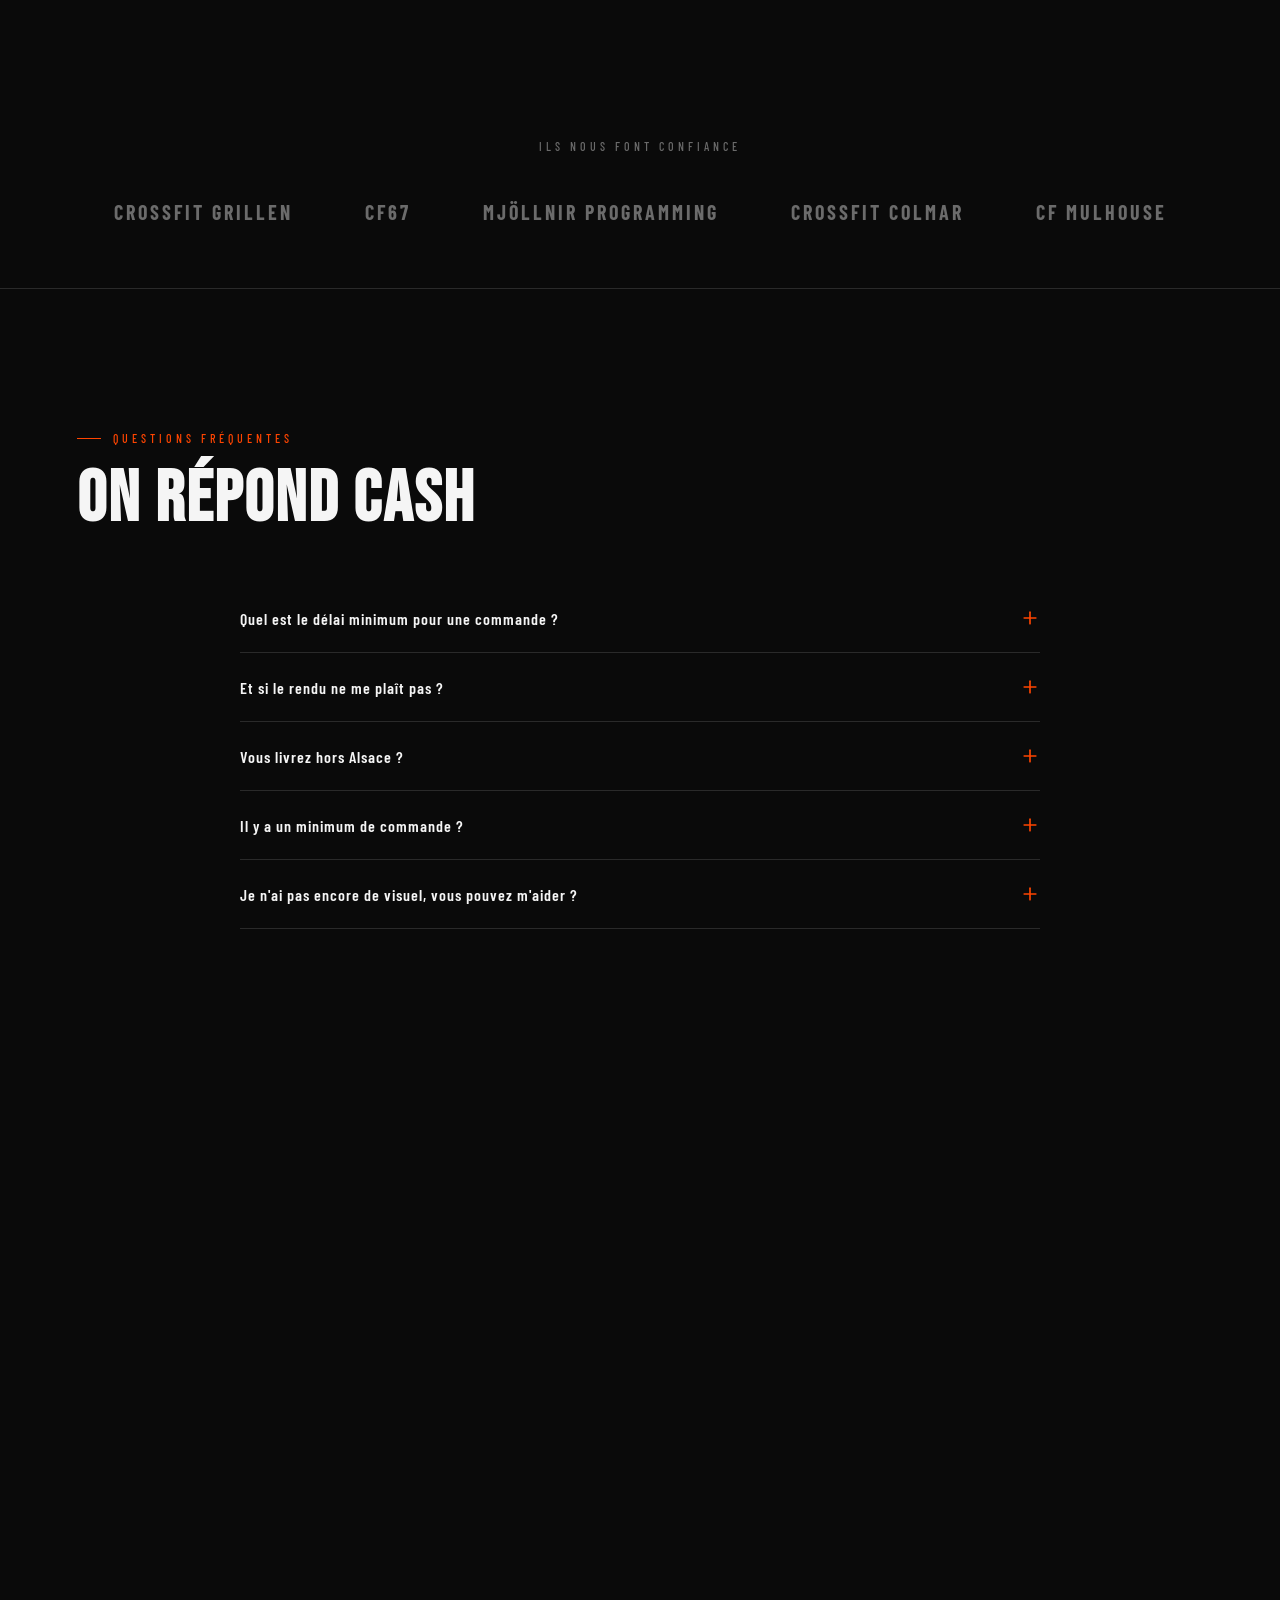
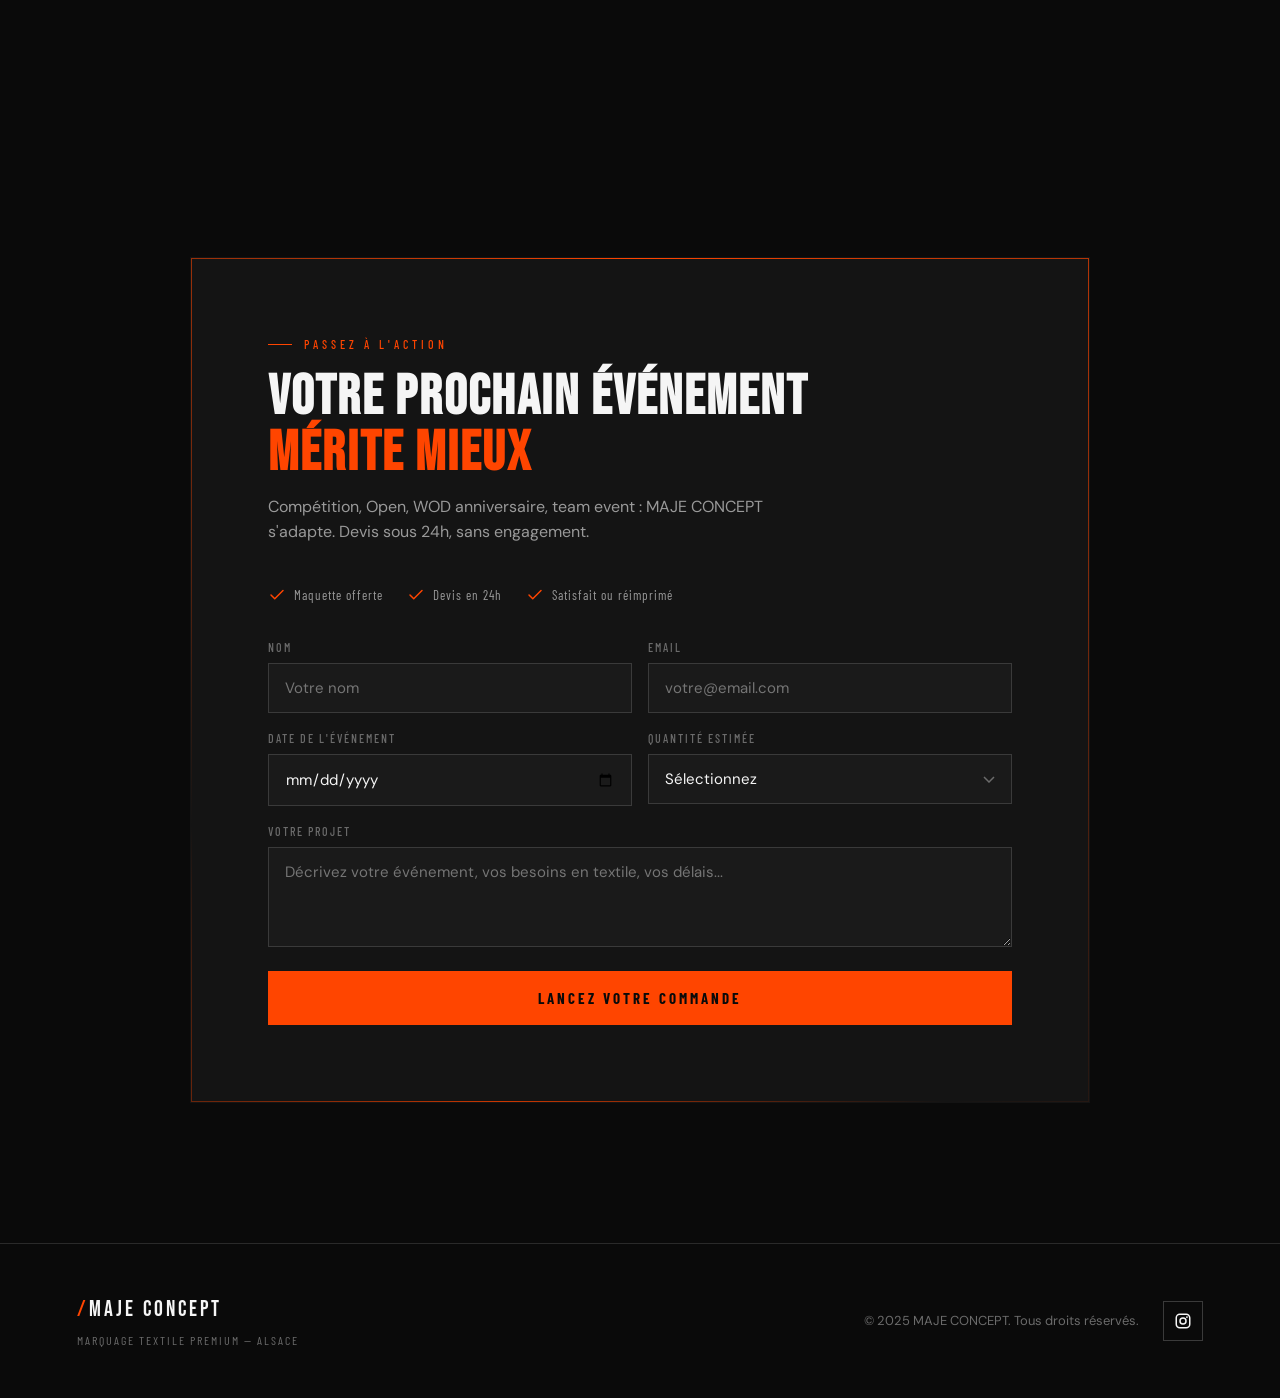
==== commit f3a166c7: "v3: page de vente complète — Victor Hoffer & Claudia Gluck featured, FAQ, garanties, ticker enrichi," ====
--- a/index.html
+++ b/index.html
@@ -4,1812 +4,563 @@
 <meta charset="UTF-8">
 <meta name="viewport" content="width=device-width, initial-scale=1.0">
 <title>MAJE CONCEPT — Marquage textile CrossFit & événementiel | Alsace</title>
-<meta name="description" content="MAJE CONCEPT : marquage textile premium pour vos événements CrossFit en Alsace. T-shirts, hoodies, goodies, tatouages éphémères. Fabrication locale, livraison express.">
+<meta name="description" content="MAJE CONCEPT équipe les meilleurs athlètes CrossFit d'Alsace. T-shirts, hoodies, goodies, tatouages éphémères. Victor Hoffer, Claudia Gluck, CrossFit Grillen nous font confiance.">
 <meta name="theme-color" content="#0A0A0A">
+<meta property="og:title" content="MAJE CONCEPT — Marquage textile CrossFit | Alsace">
+<meta property="og:description" content="Le textile de vos événements CrossFit, fabriqué en Alsace. Les champions nous font confiance.">
+<meta property="og:type" content="website">
 <link rel="preconnect" href="https://fonts.googleapis.com">
 <link rel="preconnect" href="https://fonts.gstatic.com" crossorigin>
 <style>
 @import url('https://fonts.googleapis.com/css2?family=Bebas+Neue&family=Barlow+Condensed:wght@300;400;500;600;700&family=DM+Sans:ital,wght@0,300;0,400;0,500;0,600;0,700;1,400&display=swap');
 
-/* ═══════════════════════════════════════════
-   DESIGN SYSTEM — MAJE CONCEPT v2
-   ═══════════════════════════════════════════ */
-
-*, *::before, *::after { margin: 0; padding: 0; box-sizing: border-box; }
-
-:root {
-  --black: #0A0A0A;
-  --black-pure: #050505;
-  --grey-950: #111;
-  --grey-900: #141414;
-  --grey-800: #1A1A1A;
-  --grey-700: #2A2A2A;
-  --grey-600: #3A3A3A;
-  --grey-400: #6B6B6B;
-  --grey-300: #999;
-  --grey-100: #E0E0E0;
-  --white: #F5F5F5;
-  --orange: #FF4500;
-  --orange-dark: #CC3700;
-  --orange-light: #FF6A33;
-  --orange-glow: rgba(255, 69, 0, 0.4);
-  --orange-subtle: rgba(255, 69, 0, 0.08);
-  --font-display: 'Bebas Neue', sans-serif;
-  --font-ui: 'Barlow Condensed', sans-serif;
-  --font-body: 'DM Sans', sans-serif;
-  --ease-out: cubic-bezier(0.16, 1, 0.3, 1);
-  --ease-spring: cubic-bezier(0.34, 1.56, 0.64, 1);
-  --nav-h: 72px;
-  --section-gap: clamp(80px, 12vw, 140px);
+*,*::before,*::after{margin:0;padding:0;box-sizing:border-box}
+
+:root{
+  --black:#0A0A0A;--grey-950:#111;--grey-900:#141414;--grey-800:#1A1A1A;
+  --grey-700:#2A2A2A;--grey-600:#3A3A3A;--grey-400:#6B6B6B;--grey-300:#999;
+  --white:#F5F5F5;--orange:#FF4500;--orange-dark:#CC3700;--orange-light:#FF6A33;
+  --orange-glow:rgba(255,69,0,0.4);--orange-subtle:rgba(255,69,0,0.08);
+  --font-display:'Bebas Neue',sans-serif;--font-ui:'Barlow Condensed',sans-serif;
+  --font-body:'DM Sans',sans-serif;--ease-out:cubic-bezier(0.16,1,0.3,1);
+  --nav-h:72px;--section-gap:clamp(80px,12vw,140px)
 }
 
-@media (prefers-reduced-motion: reduce) {
-  *, *::before, *::after {
-    animation-duration: 0.01ms !important;
-    animation-iteration-count: 1 !important;
-    transition-duration: 0.01ms !important;
-  }
+@media(prefers-reduced-motion:reduce){*,*::before,*::after{animation-duration:.01ms!important;animation-iteration-count:1!important;transition-duration:.01ms!important}}
+
+html{scroll-behavior:smooth;-webkit-font-smoothing:antialiased}
+body{background:var(--black);color:var(--white);font-family:var(--font-body);font-weight:400;line-height:1.6;overflow-x:hidden;cursor:none}
+a{color:inherit;text-decoration:none;cursor:none}
+button{cursor:none}
+img{max-width:100%;display:block}
+ul{list-style:none}
+
+/* ═══ LOADER ═══ */
+.loader{position:fixed;inset:0;z-index:99999;background:var(--black);display:flex;align-items:center;justify-content:center;flex-direction:column;gap:16px;transition:opacity .6s var(--ease-out),visibility .6s}
+.loader.hidden{opacity:0;visibility:hidden}
+.loader-logo{font-family:var(--font-display);font-size:48px;letter-spacing:6px;color:var(--white);opacity:0;transform:translateY(20px);animation:fadeUp .6s var(--ease-out) .2s forwards}
+.loader-logo .mark{color:var(--orange)}
+.loader-bar{width:120px;height:2px;background:var(--grey-700);overflow:hidden;opacity:0;animation:fadeUp .4s var(--ease-out) .4s forwards}
+.loader-bar-fill{height:100%;background:var(--orange);width:0;animation:loaderFill 1.2s var(--ease-out) .5s forwards}
+@keyframes loaderFill{to{width:100%}}
+
+/* ═══ NOISE ═══ */
+.noise{position:fixed;inset:0;z-index:9998;pointer-events:none;opacity:.035;background-image:url("data:image/svg+xml,%3Csvg viewBox='0 0 256 256' xmlns='http://www.w3.org/2000/svg'%3E%3Cfilter id='n'%3E%3CfeTurbulence type='fractalNoise' baseFrequency='.9' numOctaves='4' stitchTiles='stitch'/%3E%3C/filter%3E%3Crect width='100%25' height='100%25' filter='url(%23n)'/%3E%3C/svg%3E");background-repeat:repeat;background-size:256px}
+
+/* ═══ CURSOR ═══ */
+.cursor-dot{position:fixed;top:0;left:0;width:8px;height:8px;background:var(--orange);border-radius:50%;pointer-events:none;z-index:10000;mix-blend-mode:difference;transition:transform .1s var(--ease-out)}
+.cursor-ring{position:fixed;top:0;left:0;width:40px;height:40px;border:1.5px solid var(--orange);border-radius:50%;pointer-events:none;z-index:10000;transition:transform .25s var(--ease-out),width .3s var(--ease-out),height .3s var(--ease-out),border-color .3s;transform:translate(-50%,-50%)}
+.cursor-ring.hovering{width:64px;height:64px;border-color:var(--orange-light);background:var(--orange-glow)}
+.spotlight{position:fixed;inset:0;pointer-events:none;z-index:1;background:radial-gradient(600px circle at var(--mx,50%) var(--my,50%),rgba(255,69,0,.04),transparent 60%)}
+
+/* ═══ NAV ═══ */
+.nav{position:fixed;top:0;left:0;right:0;height:var(--nav-h);z-index:1000;display:flex;align-items:center;justify-content:space-between;padding:0 clamp(20px,4vw,48px);transition:background .4s,backdrop-filter .4s}
+.nav.scrolled{background:rgba(10,10,10,.9);backdrop-filter:blur(20px);-webkit-backdrop-filter:blur(20px);border-bottom:1px solid rgba(255,69,0,.1)}
+.nav-logo{display:flex;flex-direction:column;line-height:1}
+.nav-logo .logo-main{font-family:var(--font-display);font-size:28px;letter-spacing:4px}
+.nav-logo .logo-sub{font-family:var(--font-ui);font-size:11px;letter-spacing:6px;color:var(--orange);font-weight:300;text-transform:uppercase}
+.nav-logo .logo-mark{color:var(--orange);margin-right:2px}
+.nav-links{display:flex;align-items:center;gap:32px}
+.nav-link{font-family:var(--font-ui);font-weight:500;font-size:13px;letter-spacing:2px;text-transform:uppercase;color:var(--grey-300);transition:color .3s;position:relative}
+.nav-link::after{content:'';position:absolute;bottom:-4px;left:0;width:0;height:1px;background:var(--orange);transition:width .3s var(--ease-out)}
+.nav-link:hover{color:var(--white)}
+.nav-link:hover::after{width:100%}
+.nav-cta{font-family:var(--font-ui);font-weight:600;font-size:13px;letter-spacing:2px;text-transform:uppercase;padding:10px 24px;border:1px solid var(--orange);color:var(--orange);background:transparent;transition:all .3s var(--ease-out);position:relative;overflow:hidden}
+.nav-cta::before{content:'';position:absolute;inset:0;background:var(--orange);transform:scaleX(0);transform-origin:right;transition:transform .4s var(--ease-out);z-index:-1}
+.nav-cta:hover::before{transform:scaleX(1);transform-origin:left}
+.nav-cta:hover{color:var(--black)}
+
+.nav-hamburger{display:none;flex-direction:column;gap:6px;background:none;border:none;padding:8px;z-index:1001}
+.nav-hamburger span{display:block;width:24px;height:2px;background:var(--white);transition:transform .3s var(--ease-out),opacity .3s}
+.nav-hamburger.active span:nth-child(1){transform:rotate(45deg) translate(5px,6px)}
+.nav-hamburger.active span:nth-child(2){opacity:0}
+.nav-hamburger.active span:nth-child(3){transform:rotate(-45deg) translate(5px,-6px)}
+
+.mobile-menu{position:fixed;inset:0;background:rgba(10,10,10,.97);backdrop-filter:blur(30px);-webkit-backdrop-filter:blur(30px);z-index:999;display:flex;flex-direction:column;align-items:center;justify-content:center;gap:32px;opacity:0;visibility:hidden;transition:opacity .4s,visibility .4s}
+.mobile-menu.open{opacity:1;visibility:visible}
+.mobile-menu a{font-family:var(--font-display);font-size:36px;letter-spacing:4px;transition:color .3s}
+.mobile-menu a:hover{color:var(--orange)}
+
+/* ═══ HERO ═══ */
+.hero{position:relative;min-height:100vh;display:flex;flex-direction:column;justify-content:center;padding:calc(var(--nav-h) + 40px) clamp(20px,6vw,80px) 60px;overflow:hidden}
+.hero-bg{position:absolute;inset:0;z-index:0}
+.hero-bg img{width:100%;height:100%;object-fit:cover;opacity:.15;filter:grayscale(40%)}
+#particle-canvas{position:absolute;inset:0;width:100%;height:100%;z-index:0}
+.hero::before{content:'';position:absolute;inset:0;background-image:linear-gradient(rgba(255,69,0,.03) 1px,transparent 1px),linear-gradient(90deg,rgba(255,69,0,.03) 1px,transparent 1px);background-size:60px 60px;z-index:1;animation:gridPulse 8s ease-in-out infinite}
+@keyframes gridPulse{0%,100%{opacity:.4}50%{opacity:1}}
+.hero::after{content:'';position:absolute;inset:0;background:radial-gradient(ellipse at 20% 50%,rgba(255,69,0,.08) 0%,transparent 60%),linear-gradient(to top,var(--black) 0%,transparent 30%),linear-gradient(to bottom,rgba(10,10,10,.6) 0%,transparent 40%);z-index:2;pointer-events:none}
+.hero-content{position:relative;z-index:3;max-width:900px}
+
+.hero-badge{display:inline-flex;align-items:center;gap:8px;background:rgba(255,69,0,.1);border:1px solid rgba(255,69,0,.3);padding:6px 16px;margin-bottom:24px;font-family:var(--font-ui);font-size:12px;letter-spacing:2px;text-transform:uppercase;color:var(--orange);opacity:0;animation:fadeUp .8s var(--ease-out) 1.8s forwards}
+.hero-badge-dot{width:6px;height:6px;background:var(--orange);border-radius:50%;animation:pulse 2s infinite}
+@keyframes pulse{0%,100%{opacity:1}50%{opacity:.3}}
+
+.hero-tag{font-family:var(--font-ui);font-weight:500;font-size:clamp(12px,1.4vw,15px);letter-spacing:4px;text-transform:uppercase;color:var(--orange);margin-bottom:24px;display:flex;align-items:center;gap:12px;opacity:0;transform:translateY(20px);animation:fadeUp .8s var(--ease-out) 2s forwards}
+.hero-tag::before{content:'';width:32px;height:1px;background:var(--orange)}
+.hero-h1{font-family:var(--font-display);font-size:clamp(52px,10vw,130px);line-height:.92;letter-spacing:2px;margin-bottom:28px;opacity:0;animation:heroReveal 1s var(--ease-out) 2.2s forwards}
+.hero-h1 .accent{color:var(--orange);display:inline-block}
+.hero-h1:hover .glitch{animation:glitch .4s steps(2) forwards}
+@keyframes glitch{0%{text-shadow:2px 0 var(--orange),-2px 0 cyan}25%{text-shadow:-2px 2px var(--orange),2px -2px cyan;transform:skewX(-2deg)}50%{text-shadow:1px -1px var(--orange),-1px 1px cyan;transform:skewX(1deg)}75%{text-shadow:-1px 0 var(--orange),1px 0 cyan;transform:skewX(-.5deg)}100%{text-shadow:none;transform:skewX(0)}}
+.hero-sub{font-family:var(--font-body);font-size:clamp(16px,2vw,20px);font-weight:300;color:var(--grey-300);max-width:560px;line-height:1.7;margin-bottom:40px;opacity:0;transform:translateY(20px);animation:fadeUp .8s var(--ease-out) 2.5s forwards}
+.hero-actions{display:flex;align-items:center;gap:32px;flex-wrap:wrap;opacity:0;transform:translateY(20px);animation:fadeUp .8s var(--ease-out) 2.7s forwards}
+
+.btn-primary{position:relative;display:inline-flex;align-items:center;gap:10px;font-family:var(--font-ui);font-weight:700;font-size:clamp(14px,1.6vw,16px);letter-spacing:3px;text-transform:uppercase;padding:18px 36px;background:var(--orange);color:var(--black);border:none;overflow:hidden;transition:transform .3s var(--ease-out),box-shadow .3s}
+.btn-primary:hover{box-shadow:0 0 40px var(--orange-glow),0 8px 32px rgba(255,69,0,.3)}
+.btn-primary .ripple{position:absolute;border-radius:50%;background:rgba(255,255,255,.4);transform:scale(0);animation:ripple .6s linear;pointer-events:none}
+@keyframes ripple{to{transform:scale(4);opacity:0}}
+.btn-primary svg{width:18px;height:18px;transition:transform .3s var(--ease-out)}
+.btn-primary:hover svg{transform:translateX(4px)}
+
+.link-secondary{font-family:var(--font-ui);font-weight:500;font-size:14px;letter-spacing:2px;text-transform:uppercase;color:var(--grey-300);position:relative;transition:color .3s}
+.link-secondary::after{content:'';position:absolute;bottom:-4px;left:0;width:0;height:1px;background:var(--orange);transition:width .4s var(--ease-out)}
+.link-secondary:hover{color:var(--white)}
+.link-secondary:hover::after{width:100%}
+
+.scroll-indicator{position:absolute;bottom:32px;left:50%;transform:translateX(-50%);z-index:3;display:flex;flex-direction:column;align-items:center;gap:8px;opacity:0;animation:fadeUp .8s var(--ease-out) 3s forwards}
+.scroll-indicator span{font-family:var(--font-ui);font-size:10px;letter-spacing:3px;text-transform:uppercase;color:var(--grey-400)}
+.scroll-chevron{width:20px;height:20px;border-right:1.5px solid var(--orange);border-bottom:1.5px solid var(--orange);transform:rotate(45deg);animation:scrollBounce 2s var(--ease-out) infinite}
+@keyframes scrollBounce{0%,100%{transform:rotate(45deg) translateY(0);opacity:1}50%{transform:rotate(45deg) translateY(8px);opacity:.3}}
+@keyframes fadeUp{to{opacity:1;transform:translateY(0)}}
+@keyframes heroReveal{from{opacity:0;transform:translateY(40px);clip-path:inset(100% 0 0 0)}to{opacity:1;transform:translateY(0);clip-path:inset(0 0 0 0)}}
+
+/* ═══ SECTIONS ═══ */
+.section{padding:var(--section-gap) clamp(20px,6vw,80px);position:relative}
+.section-label{font-family:var(--font-ui);font-weight:500;font-size:12px;letter-spacing:4px;text-transform:uppercase;color:var(--orange);margin-bottom:16px;display:flex;align-items:center;gap:12px}
+.section-label::before{content:'';width:24px;height:1px;background:var(--orange)}
+.section-title{font-family:var(--font-display);font-size:clamp(36px,6vw,72px);letter-spacing:2px;line-height:1;margin-bottom:48px}
+.reveal{opacity:0;transform:translateY(40px);transition:opacity .8s var(--ease-out),transform .8s var(--ease-out)}
+.reveal.visible{opacity:1;transform:translateY(0)}
+.reveal-delay-1{transition-delay:.1s}.reveal-delay-2{transition-delay:.2s}.reveal-delay-3{transition-delay:.3s}.reveal-delay-4{transition-delay:.4s}.reveal-delay-5{transition-delay:.5s}
+
+/* ═══ ATHLETES FEATURED ═══ */
+.athletes-section{background:var(--grey-950);border-top:1px solid var(--grey-700);border-bottom:1px solid var(--grey-700)}
+.athletes-grid{display:grid;grid-template-columns:1fr 1fr;gap:0;max-width:1200px;margin:0 auto}
+.athlete-card{position:relative;padding:clamp(40px,5vw,72px);display:flex;flex-direction:column;justify-content:flex-end;min-height:480px;overflow:hidden;border-right:1px solid var(--grey-700)}
+.athlete-card:last-child{border-right:none}
+.athlete-card-bg{position:absolute;inset:0}
+.athlete-card-bg img{width:100%;height:100%;object-fit:cover;opacity:.2;filter:grayscale(30%);transition:opacity .6s,transform .6s var(--ease-out)}
+.athlete-card:hover .athlete-card-bg img{opacity:.3;transform:scale(1.03)}
+.athlete-card::after{content:'';position:absolute;inset:0;background:linear-gradient(to top,rgba(10,10,10,.95) 0%,rgba(10,10,10,.3) 60%,transparent 100%);z-index:1}
+.athlete-info{position:relative;z-index:2}
+.athlete-tag{font-family:var(--font-ui);font-size:12px;letter-spacing:3px;text-transform:uppercase;color:var(--orange);margin-bottom:12px;display:flex;align-items:center;gap:8px}
+.athlete-tag::before{content:'';width:16px;height:1px;background:var(--orange)}
+.athlete-name{font-family:var(--font-display);font-size:clamp(32px,4vw,48px);letter-spacing:2px;line-height:1;margin-bottom:12px}
+.athlete-desc{font-size:14px;color:var(--grey-300);line-height:1.6;max-width:400px;margin-bottom:16px}
+.athlete-stats{display:flex;gap:24px;flex-wrap:wrap}
+.athlete-stat{display:flex;flex-direction:column}
+.athlete-stat-value{font-family:var(--font-display);font-size:28px;color:var(--orange);line-height:1}
+.athlete-stat-label{font-family:var(--font-ui);font-size:11px;letter-spacing:2px;text-transform:uppercase;color:var(--grey-400)}
+.athlete-quote{font-style:italic;font-size:14px;color:var(--grey-300);border-left:2px solid var(--orange);padding-left:16px;margin-top:16px}
+
+/* ═══ USPs ═══ */
+.usp-grid{display:grid;grid-template-columns:repeat(4,1fr);gap:24px;max-width:1200px;margin:0 auto}
+.usp-card{background:rgba(20,20,20,.6);backdrop-filter:blur(12px);-webkit-backdrop-filter:blur(12px);border:1px solid var(--grey-700);padding:32px 24px;text-align:center;transition:border-color .4s,transform .4s var(--ease-out)}
+.usp-card:hover{border-color:var(--orange);transform:translateY(-4px)}
+.usp-number{font-family:var(--font-display);font-size:48px;color:var(--orange);line-height:1;margin-bottom:8px}
+.usp-label{font-family:var(--font-ui);font-weight:600;font-size:14px;letter-spacing:2px;text-transform:uppercase;margin-bottom:8px}
+.usp-desc{font-size:13px;color:var(--grey-300);line-height:1.5}
+
+/* ═══ SERVICES ═══ */
+.services-grid{display:grid;grid-template-columns:repeat(3,1fr);gap:16px;max-width:1200px;margin:0 auto}
+.service-card{position:relative;background:rgba(20,20,20,.6);backdrop-filter:blur(8px);-webkit-backdrop-filter:blur(8px);border:1px solid var(--grey-700);padding:clamp(28px,3vw,40px);overflow:hidden;transition:transform .4s var(--ease-out),border-color .4s,box-shadow .4s;transform-style:preserve-3d;perspective:800px;cursor:none}
+.service-card::before{content:'';position:absolute;inset:0;background:linear-gradient(135deg,rgba(255,69,0,.08),transparent 60%);opacity:0;transition:opacity .4s}
+.service-card:hover{border-color:var(--orange);box-shadow:0 0 40px rgba(255,69,0,.08)}
+.service-card:hover::before{opacity:1}
+.service-card:nth-child(1){grid-column:span 2}
+.service-icon{width:48px;height:48px;margin-bottom:20px}
+.service-icon svg{width:100%;height:100%;stroke:var(--orange);stroke-width:1.5;fill:none}
+.service-name{font-family:var(--font-ui);font-weight:700;font-size:clamp(18px,2vw,22px);letter-spacing:2px;text-transform:uppercase;margin-bottom:8px}
+.service-desc{font-size:14px;color:var(--grey-300);line-height:1.6}
+
+/* ═══ TICKER ═══ */
+.ticker-section{padding:48px 0;overflow:hidden;border-top:1px solid var(--grey-700);border-bottom:1px solid var(--grey-700)}
+.ticker-track{display:flex;width:max-content;animation:ticker 40s linear infinite}
+.ticker-track:hover{animation-play-state:paused}
+.ticker-item{flex-shrink:0;padding:0 48px;font-family:var(--font-ui);font-weight:400;font-size:clamp(14px,1.8vw,18px);letter-spacing:1px;color:var(--grey-300);white-space:nowrap;display:flex;align-items:center;gap:48px}
+.ticker-item::after{content:'';width:6px;height:6px;background:var(--orange);border-radius:50%;flex-shrink:0}
+.ticker-item strong{color:var(--white);font-weight:600}
+@keyframes ticker{from{transform:translateX(0)}to{transform:translateX(-50%)}}
+
+/* ═══ STEPS ═══ */
+.steps-container{max-width:1100px;margin:0 auto;display:grid;grid-template-columns:repeat(3,1fr);gap:0;position:relative}
+.steps-container::before{content:'';position:absolute;top:48px;left:16.66%;right:16.66%;height:2px;background:var(--grey-700);z-index:0}
+.steps-container::after{content:'';position:absolute;top:48px;left:16.66%;height:2px;background:var(--orange);z-index:1;width:0;transition:width 1.5s var(--ease-out)}
+.steps-container.animated::after{width:66.66%}
+.step{display:flex;flex-direction:column;align-items:center;text-align:center;padding:0 20px;position:relative;z-index:2}
+.step-number{width:96px;height:96px;display:flex;align-items:center;justify-content:center;font-family:var(--font-display);font-size:40px;color:var(--orange);background:var(--black);border:2px solid var(--grey-700);border-radius:50%;margin-bottom:24px;transition:border-color .6s,box-shadow .6s}
+.steps-container.animated .step-number{border-color:var(--orange);box-shadow:0 0 30px rgba(255,69,0,.15)}
+.step-title{font-family:var(--font-ui);font-weight:700;font-size:18px;letter-spacing:2px;text-transform:uppercase;margin-bottom:8px}
+.step-desc{font-size:14px;color:var(--grey-300);line-height:1.6;max-width:260px}
+
+/* ═══ GALLERY ═══ */
+.gallery-grid{columns:3;column-gap:16px;max-width:1200px;margin:0 auto}
+.gallery-item{break-inside:avoid;margin-bottom:16px;position:relative;overflow:hidden;cursor:none}
+.gallery-item-inner{width:100%;aspect-ratio:var(--ratio,4/5);display:flex;align-items:flex-end;padding:24px;position:relative;background:var(--grey-900)}
+.gallery-item-inner img{position:absolute;inset:0;width:100%;height:100%;object-fit:cover;transition:transform .6s var(--ease-out),filter .6s}
+.gallery-item:hover .gallery-item-inner img{transform:scale(1.06);filter:brightness(.5)}
+.gallery-overlay{position:absolute;inset:0;display:flex;flex-direction:column;align-items:center;justify-content:center;gap:12px;opacity:0;transition:opacity .4s var(--ease-out);z-index:2}
+.gallery-item:hover .gallery-overlay{opacity:1}
+.gallery-label{font-family:var(--font-ui);font-weight:700;font-size:18px;letter-spacing:3px;text-transform:uppercase;color:var(--white);transform:translateY(12px);transition:transform .4s var(--ease-out)}
+.gallery-item:hover .gallery-label{transform:translateY(0)}
+.gallery-line{width:40px;height:2px;background:var(--orange);transform:scaleX(0);transition:transform .4s var(--ease-out) .1s}
+.gallery-item:hover .gallery-line{transform:scaleX(1)}
+
+/* ═══ CLIENTS ═══ */
+.clients-section{padding:60px clamp(20px,6vw,80px);border-bottom:1px solid var(--grey-700)}
+.clients-title{font-family:var(--font-ui);font-weight:500;font-size:12px;letter-spacing:4px;text-transform:uppercase;color:var(--grey-400);text-align:center;margin-bottom:40px}
+.clients-grid{display:flex;align-items:center;justify-content:center;gap:clamp(32px,6vw,72px);flex-wrap:wrap;max-width:1100px;margin:0 auto}
+.client-logo{font-family:var(--font-ui);font-weight:700;font-size:clamp(16px,2vw,20px);letter-spacing:3px;text-transform:uppercase;color:var(--grey-400);transition:color .3s;white-space:nowrap}
+.client-logo:hover{color:var(--white)}
+
+/* ═══ FAQ ═══ */
+.faq-grid{max-width:800px;margin:0 auto;display:flex;flex-direction:column;gap:0}
+.faq-item{border-bottom:1px solid var(--grey-700)}
+.faq-question{width:100%;background:none;border:none;color:var(--white);font-family:var(--font-ui);font-weight:600;font-size:16px;letter-spacing:1px;padding:24px 0;text-align:left;display:flex;justify-content:space-between;align-items:center;transition:color .3s}
+.faq-question:hover{color:var(--orange)}
+.faq-question svg{width:20px;height:20px;stroke:var(--orange);fill:none;stroke-width:2;flex-shrink:0;transition:transform .3s var(--ease-out)}
+.faq-item.open .faq-question svg{transform:rotate(45deg)}
+.faq-answer{max-height:0;overflow:hidden;transition:max-height .4s var(--ease-out),padding .4s}
+.faq-item.open .faq-answer{max-height:200px;padding-bottom:24px}
+.faq-answer p{font-size:14px;color:var(--grey-300);line-height:1.7}
+
+/* ═══ TEAM ═══ */
+.team-grid{display:grid;grid-template-columns:repeat(2,1fr);gap:32px;max-width:700px;margin:0 auto}
+.team-card{display:flex;align-items:center;gap:24px;background:rgba(20,20,20,.6);backdrop-filter:blur(8px);-webkit-backdrop-filter:blur(8px);border:1px solid var(--grey-700);padding:32px;transition:border-color .4s,transform .3s var(--ease-out)}
+.team-card:hover{border-color:var(--orange);transform:translateY(-4px)}
+.team-avatar{width:72px;height:72px;border-radius:50%;border:2px solid var(--orange);flex-shrink:0;overflow:hidden}
+.team-avatar img{width:100%;height:100%;object-fit:cover}
+.team-info{display:flex;flex-direction:column;gap:4px}
+.team-name{font-family:var(--font-ui);font-weight:700;font-size:18px;letter-spacing:2px;text-transform:uppercase}
+.team-role{font-size:13px;color:var(--grey-300)}
+
+/* ═══ CTA + FORM ═══ */
+.cta-section{position:relative;padding:var(--section-gap) clamp(20px,6vw,80px)}
+.cta-wrapper{max-width:900px;margin:0 auto;position:relative;padding:clamp(40px,6vw,80px);background:var(--grey-900);border:1px solid transparent;overflow:hidden}
+.cta-wrapper::before{content:'';position:absolute;inset:-2px;background:conic-gradient(from var(--angle,0deg),var(--orange),transparent 40%,var(--orange-dark),transparent 70%,var(--orange));z-index:-1;animation:rotateBorder 4s linear infinite}
+.cta-wrapper::after{content:'';position:absolute;inset:1px;background:var(--grey-900);z-index:-1}
+@property --angle{syntax:'<angle>';initial-value:0deg;inherits:false}
+@keyframes rotateBorder{to{--angle:360deg}}
+.cta-title{font-family:var(--font-display);font-size:clamp(32px,5vw,56px);line-height:1;letter-spacing:2px;margin-bottom:12px}
+.cta-subtitle{font-size:16px;color:var(--grey-300);margin-bottom:40px;max-width:500px}
+.cta-guarantee{display:flex;gap:24px;margin-bottom:32px;flex-wrap:wrap}
+.guarantee-item{display:flex;align-items:center;gap:8px;font-family:var(--font-ui);font-size:13px;letter-spacing:1px;color:var(--grey-300)}
+.guarantee-item svg{width:18px;height:18px;stroke:var(--orange);fill:none;stroke-width:2;flex-shrink:0}
+.form-grid{display:grid;grid-template-columns:1fr 1fr;gap:16px}
+.form-group{display:flex;flex-direction:column;gap:6px}
+.form-group.full{grid-column:span 2}
+.form-group label{font-family:var(--font-ui);font-weight:500;font-size:12px;letter-spacing:2px;text-transform:uppercase;color:var(--grey-400)}
+.form-group input,.form-group textarea,.form-group select{background:var(--grey-800);border:1px solid var(--grey-600);padding:14px 16px;font-family:var(--font-body);font-size:15px;color:var(--white);outline:none;transition:border-color .3s,box-shadow .3s;-webkit-appearance:none}
+.form-group input:focus,.form-group textarea:focus,.form-group select:focus{border-color:var(--orange);box-shadow:0 0 0 3px rgba(255,69,0,.15)}
+.form-group textarea{resize:vertical;min-height:100px}
+.form-group select{cursor:pointer;background-image:url("data:image/svg+xml,%3Csvg xmlns='http://www.w3.org/2000/svg' width='12' height='7' viewBox='0 0 12 7'%3E%3Cpath d='M1 1l5 5 5-5' stroke='%236B6B6B' stroke-width='1.5' fill='none'/%3E%3C/svg%3E");background-repeat:no-repeat;background-position:right 16px center;padding-right:40px}
+.btn-submit{grid-column:span 2;font-family:var(--font-ui);font-weight:700;font-size:15px;letter-spacing:3px;text-transform:uppercase;padding:18px 36px;background:var(--orange);color:var(--black);border:none;margin-top:8px;overflow:hidden;transition:box-shadow .3s,transform .2s var(--ease-out)}
+.btn-submit:hover{box-shadow:0 0 40px var(--orange-glow);transform:translateY(-2px)}
+.btn-submit:active{transform:translateY(0)}
+
+/* ═══ STATS ═══ */
+.stats-bar{display:flex;justify-content:center;gap:clamp(32px,6vw,80px);padding:48px 20px;flex-wrap:wrap}
+.stat{text-align:center}
+.stat-number{font-family:var(--font-display);font-size:clamp(40px,6vw,64px);color:var(--orange);line-height:1}
+.stat-label{font-family:var(--font-ui);font-size:13px;letter-spacing:2px;text-transform:uppercase;color:var(--grey-400);margin-top:4px}
+
+/* ═══ FOOTER ═══ */
+.footer{border-top:1px solid var(--grey-700);padding:48px clamp(20px,6vw,80px);display:flex;align-items:center;justify-content:space-between;flex-wrap:wrap;gap:24px}
+.footer-left{display:flex;flex-direction:column;gap:4px}
+.footer-brand{font-family:var(--font-display);font-size:22px;letter-spacing:3px}
+.footer-tagline{font-family:var(--font-ui);font-size:12px;letter-spacing:2px;color:var(--grey-400);text-transform:uppercase}
+.footer-right{display:flex;align-items:center;gap:24px}
+.footer-copy{font-size:13px;color:var(--grey-400)}
+.footer-social{width:40px;height:40px;display:flex;align-items:center;justify-content:center;border:1px solid var(--grey-600);transition:border-color .3s,background .3s}
+.footer-social:hover{border-color:var(--orange);background:var(--orange-subtle)}
+.footer-social svg{width:18px;height:18px;fill:var(--white)}
+
+/* ═══ BACK TO TOP ═══ */
+.back-to-top{position:fixed;bottom:32px;right:32px;width:48px;height:48px;background:var(--grey-900);border:1px solid var(--grey-600);display:flex;align-items:center;justify-content:center;z-index:900;opacity:0;transform:translateY(20px);transition:opacity .3s,transform .3s var(--ease-out),border-color .3s,background .3s;pointer-events:none}
+.back-to-top.visible{opacity:1;transform:translateY(0);pointer-events:auto}
+.back-to-top:hover{border-color:var(--orange);background:var(--orange-subtle)}
+.back-to-top svg{width:20px;height:20px;stroke:var(--white);fill:none;stroke-width:2}
+
+/* ═══ RESPONSIVE ═══ */
+@media(max-width:1200px){
+  .services-grid{grid-template-columns:repeat(2,1fr)}
+  .service-card:nth-child(1){grid-column:span 2}
+  .gallery-grid{columns:2}
+  .usp-grid{grid-template-columns:repeat(2,1fr)}
 }
-
-html {
-  scroll-behavior: smooth;
-  -webkit-font-smoothing: antialiased;
-  -moz-osx-font-smoothing: grayscale;
+@media(max-width:768px){
+  :root{--nav-h:60px}
+  .cursor-dot,.cursor-ring{display:none}
+  body{cursor:auto}a,button{cursor:pointer}
+  .nav-links{display:none}.nav-hamburger{display:flex}
+  .services-grid{grid-template-columns:1fr}.service-card:nth-child(1){grid-column:span 1}
+  .usp-grid{grid-template-columns:1fr 1fr}
+  .athletes-grid{grid-template-columns:1fr}
+  .athlete-card{min-height:400px;border-right:none;border-bottom:1px solid var(--grey-700)}
+  .athlete-card:last-child{border-bottom:none}
+  .steps-container{grid-template-columns:1fr;gap:40px}
+  .steps-container::before,.steps-container::after{display:none}
+  .gallery-grid{columns:2}
+  .form-grid{grid-template-columns:1fr}.form-group.full,.btn-submit{grid-column:span 1}
+  .hero-actions{flex-direction:column;align-items:flex-start}
+  .footer{flex-direction:column;text-align:center;align-items:center}
+  .back-to-top{bottom:20px;right:20px;width:44px;height:44px}
+  .team-grid{grid-template-columns:1fr}.team-card{padding:24px}
 }
-
-body {
-  background: var(--black);
-  color: var(--white);
-  font-family: var(--font-body);
-  font-weight: 400;
-  line-height: 1.6;
-  overflow-x: hidden;
-  cursor: none;
-}
-
-a { color: inherit; text-decoration: none; cursor: none; }
-button { cursor: none; }
-img { max-width: 100%; display: block; }
-ul { list-style: none; }
-
-/* ═══════════════════════════════════════════
-   LOADER
-   ═══════════════════════════════════════════ */
-
-.loader {
-  position: fixed;
-  inset: 0;
-  z-index: 99999;
-  background: var(--black);
-  display: flex;
-  align-items: center;
-  justify-content: center;
-  flex-direction: column;
-  gap: 16px;
-  transition: opacity 0.6s var(--ease-out), visibility 0.6s;
-}
-
-.loader.hidden {
-  opacity: 0;
-  visibility: hidden;
-}
-
-.loader-logo {
-  font-family: var(--font-display);
-  font-size: 48px;
-  letter-spacing: 6px;
-  color: var(--white);
-  opacity: 0;
-  transform: translateY(20px);
-  animation: fadeUp 0.6s var(--ease-out) 0.2s forwards;
-}
-
-.loader-logo .mark { color: var(--orange); }
-
-.loader-bar {
-  width: 120px;
-  height: 2px;
-  background: var(--grey-700);
-  border-radius: 2px;
-  overflow: hidden;
-  opacity: 0;
-  animation: fadeUp 0.4s var(--ease-out) 0.4s forwards;
-}
-
-.loader-bar-fill {
-  height: 100%;
-  background: var(--orange);
-  width: 0;
-  animation: loaderFill 1.2s var(--ease-out) 0.5s forwards;
-}
-
-@keyframes loaderFill {
-  to { width: 100%; }
-}
-
-/* ═══════════════════════════════════════════
-   NOISE TEXTURE OVERLAY
-   ═══════════════════════════════════════════ */
-
-.noise {
-  position: fixed;
-  inset: 0;
-  z-index: 9998;
-  pointer-events: none;
-  opacity: 0.035;
-  background-image: url("data:image/svg+xml,%3Csvg viewBox='0 0 256 256' xmlns='http://www.w3.org/2000/svg'%3E%3Cfilter id='noise'%3E%3CfeTurbulence type='fractalNoise' baseFrequency='0.9' numOctaves='4' stitchTiles='stitch'/%3E%3C/filter%3E%3Crect width='100%25' height='100%25' filter='url(%23noise)'/%3E%3C/svg%3E");
-  background-repeat: repeat;
-  background-size: 256px;
-}
-
-/* ═══════════════════════════════════════════
-   CUSTOM CURSOR
-   ═══════════════════════════════════════════ */
-
-.cursor-dot {
-  position: fixed;
-  top: 0; left: 0;
-  width: 8px; height: 8px;
-  background: var(--orange);
-  border-radius: 50%;
-  pointer-events: none;
-  z-index: 10000;
-  mix-blend-mode: difference;
-  transition: transform 0.1s var(--ease-out);
-}
-
-.cursor-ring {
-  position: fixed;
-  top: 0; left: 0;
-  width: 40px; height: 40px;
-  border: 1.5px solid var(--orange);
-  border-radius: 50%;
-  pointer-events: none;
-  z-index: 10000;
-  transition: transform 0.25s var(--ease-out), width 0.3s var(--ease-out), height 0.3s var(--ease-out), border-color 0.3s;
-  transform: translate(-50%, -50%);
-}
-
-.cursor-ring.hovering {
-  width: 64px; height: 64px;
-  border-color: var(--orange-light);
-  background: var(--orange-glow);
-}
-
-/* Spotlight */
-.spotlight {
-  position: fixed;
-  inset: 0;
-  pointer-events: none;
-  z-index: 1;
-  background: radial-gradient(600px circle at var(--mx, 50%) var(--my, 50%), rgba(255,69,0,0.04), transparent 60%);
-}
-
-/* ═══════════════════════════════════════════
-   NAVIGATION
-   ═══════════════════════════════════════════ */
-
-.nav {
-  position: fixed;
-  top: 0; left: 0; right: 0;
-  height: var(--nav-h);
-  z-index: 1000;
-  display: flex;
-  align-items: center;
-  justify-content: space-between;
-  padding: 0 clamp(20px, 4vw, 48px);
-  transition: background 0.4s, backdrop-filter 0.4s;
-}
-
-.nav.scrolled {
-  background: rgba(10, 10, 10, 0.9);
-  backdrop-filter: blur(20px);
-  -webkit-backdrop-filter: blur(20px);
-  border-bottom: 1px solid rgba(255,69,0,0.1);
-}
-
-.nav-logo {
-  display: flex;
-  flex-direction: column;
-  line-height: 1;
-}
-
-.nav-logo .logo-main {
-  font-family: var(--font-display);
-  font-size: 28px;
-  letter-spacing: 4px;
-  color: var(--white);
-}
-
-.nav-logo .logo-sub {
-  font-family: var(--font-ui);
-  font-size: 11px;
-  letter-spacing: 6px;
-  color: var(--orange);
-  font-weight: 300;
-  text-transform: uppercase;
-}
-
-.nav-logo .logo-mark {
-  display: inline-block;
-  color: var(--orange);
-  margin-right: 2px;
-}
-
-.nav-links {
-  display: flex;
-  align-items: center;
-  gap: 32px;
-}
-
-.nav-link {
-  font-family: var(--font-ui);
-  font-weight: 500;
-  font-size: 13px;
-  letter-spacing: 2px;
-  text-transform: uppercase;
-  color: var(--grey-300);
-  transition: color 0.3s;
-  position: relative;
-}
-
-.nav-link::after {
-  content: '';
-  position: absolute;
-  bottom: -4px; left: 0;
-  width: 0; height: 1px;
-  background: var(--orange);
-  transition: width 0.3s var(--ease-out);
-}
-
-.nav-link:hover { color: var(--white); }
-.nav-link:hover::after { width: 100%; }
-
-.nav-cta {
-  font-family: var(--font-ui);
-  font-weight: 600;
-  font-size: 13px;
-  letter-spacing: 2px;
-  text-transform: uppercase;
-  padding: 10px 24px;
-  border: 1px solid var(--orange);
-  color: var(--orange);
-  background: transparent;
-  transition: all 0.3s var(--ease-out);
-  position: relative;
-  overflow: hidden;
-}
-
-.nav-cta::before {
-  content: '';
-  position: absolute;
-  inset: 0;
-  background: var(--orange);
-  transform: scaleX(0);
-  transform-origin: right;
-  transition: transform 0.4s var(--ease-out);
-  z-index: -1;
-}
-
-.nav-cta:hover::before { transform: scaleX(1); transform-origin: left; }
-.nav-cta:hover { color: var(--black); }
-
-/* Hamburger */
-.nav-hamburger {
-  display: none;
-  flex-direction: column;
-  gap: 6px;
-  background: none;
-  border: none;
-  padding: 8px;
-  z-index: 1001;
-}
-
-.nav-hamburger span {
-  display: block;
-  width: 24px; height: 2px;
-  background: var(--white);
-  transition: transform 0.3s var(--ease-out), opacity 0.3s;
-}
-
-.nav-hamburger.active span:nth-child(1) { transform: rotate(45deg) translate(5px, 6px); }
-.nav-hamburger.active span:nth-child(2) { opacity: 0; }
-.nav-hamburger.active span:nth-child(3) { transform: rotate(-45deg) translate(5px, -6px); }
-
-/* Mobile menu */
-.mobile-menu {
-  position: fixed;
-  inset: 0;
-  background: rgba(10, 10, 10, 0.97);
-  backdrop-filter: blur(30px);
-  -webkit-backdrop-filter: blur(30px);
-  z-index: 999;
-  display: flex;
-  flex-direction: column;
-  align-items: center;
-  justify-content: center;
-  gap: 32px;
-  opacity: 0;
-  visibility: hidden;
-  transition: opacity 0.4s, visibility 0.4s;
-}
-
-.mobile-menu.open { opacity: 1; visibility: visible; }
-
-.mobile-menu a {
-  font-family: var(--font-display);
-  font-size: 36px;
-  letter-spacing: 4px;
-  color: var(--white);
-  transition: color 0.3s;
-}
-
-.mobile-menu a:hover { color: var(--orange); }
-
-/* ═══════════════════════════════════════════
-   HERO
-   ═══════════════════════════════════════════ */
-
-.hero {
-  position: relative;
-  min-height: 100vh;
-  display: flex;
-  flex-direction: column;
-  justify-content: center;
-  padding: calc(var(--nav-h) + 40px) clamp(20px, 6vw, 80px) 60px;
-  overflow: hidden;
-}
-
-/* Background image */
-.hero-bg {
-  position: absolute;
-  inset: 0;
-  z-index: 0;
-}
-
-.hero-bg img {
-  width: 100%; height: 100%;
-  object-fit: cover;
-  opacity: 0.15;
-  filter: grayscale(40%);
-}
-
-/* Canvas particle background */
-#particle-canvas {
-  position: absolute;
-  inset: 0;
-  width: 100%;
-  height: 100%;
-  z-index: 0;
-}
-
-/* Grid overlay */
-.hero::before {
-  content: '';
-  position: absolute;
-  inset: 0;
-  background-image:
-    linear-gradient(rgba(255,69,0,0.03) 1px, transparent 1px),
-    linear-gradient(90deg, rgba(255,69,0,0.03) 1px, transparent 1px);
-  background-size: 60px 60px;
-  z-index: 1;
-  animation: gridPulse 8s ease-in-out infinite;
-}
-
-@keyframes gridPulse {
-  0%, 100% { opacity: 0.4; }
-  50% { opacity: 1; }
-}
-
-/* Gradient vignette */
-.hero::after {
-  content: '';
-  position: absolute;
-  inset: 0;
-  background:
-    radial-gradient(ellipse at 20% 50%, rgba(255,69,0,0.08) 0%, transparent 60%),
-    linear-gradient(to top, var(--black) 0%, transparent 30%),
-    linear-gradient(to bottom, rgba(10,10,10,0.6) 0%, transparent 40%);
-  z-index: 2;
-  pointer-events: none;
-}
-
-.hero-content {
-  position: relative;
-  z-index: 3;
-  max-width: 900px;
-}
-
-.hero-tag {
-  font-family: var(--font-ui);
-  font-weight: 500;
-  font-size: clamp(12px, 1.4vw, 15px);
-  letter-spacing: 4px;
-  text-transform: uppercase;
-  color: var(--orange);
-  margin-bottom: 24px;
-  display: flex;
-  align-items: center;
-  gap: 12px;
-  opacity: 0;
-  transform: translateY(20px);
-  animation: fadeUp 0.8s var(--ease-out) 1.8s forwards;
-}
-
-.hero-tag::before {
-  content: '';
-  width: 32px; height: 1px;
-  background: var(--orange);
-}
-
-.hero-h1 {
-  font-family: var(--font-display);
-  font-size: clamp(52px, 10vw, 130px);
-  line-height: 0.92;
-  letter-spacing: 2px;
-  color: var(--white);
-  margin-bottom: 28px;
-  opacity: 0;
-  animation: heroReveal 1s var(--ease-out) 2s forwards;
-}
-
-.hero-h1 .accent {
-  color: var(--orange);
-  position: relative;
-  display: inline-block;
-}
-
-.hero-h1:hover .glitch {
-  animation: glitch 0.4s steps(2) forwards;
-}
-
-@keyframes glitch {
-  0% { text-shadow: 2px 0 var(--orange), -2px 0 cyan; }
-  25% { text-shadow: -2px 2px var(--orange), 2px -2px cyan; transform: skewX(-2deg); }
-  50% { text-shadow: 1px -1px var(--orange), -1px 1px cyan; transform: skewX(1deg); }
-  75% { text-shadow: -1px 0 var(--orange), 1px 0 cyan; transform: skewX(-0.5deg); }
-  100% { text-shadow: none; transform: skewX(0); }
-}
-
-.hero-sub {
-  font-family: var(--font-body);
-  font-size: clamp(16px, 2vw, 20px);
-  font-weight: 300;
-  color: var(--grey-300);
-  max-width: 540px;
-  line-height: 1.7;
-  margin-bottom: 40px;
-  opacity: 0;
-  transform: translateY(20px);
-  animation: fadeUp 0.8s var(--ease-out) 2.3s forwards;
-}
-
-.hero-actions {
-  display: flex;
-  align-items: center;
-  gap: 32px;
-  flex-wrap: wrap;
-  opacity: 0;
-  transform: translateY(20px);
-  animation: fadeUp 0.8s var(--ease-out) 2.5s forwards;
-}
-
-/* Primary CTA */
-.btn-primary {
-  position: relative;
-  display: inline-flex;
-  align-items: center;
-  gap: 10px;
-  font-family: var(--font-ui);
-  font-weight: 700;
-  font-size: clamp(14px, 1.6vw, 16px);
-  letter-spacing: 3px;
-  text-transform: uppercase;
-  padding: 18px 36px;
-  background: var(--orange);
-  color: var(--black);
-  border: none;
-  overflow: hidden;
-  transition: transform 0.3s var(--ease-out), box-shadow 0.3s;
-}
-
-.btn-primary:hover {
-  box-shadow: 0 0 40px var(--orange-glow), 0 8px 32px rgba(255,69,0,0.3);
-}
-
-.btn-primary .ripple {
-  position: absolute;
-  border-radius: 50%;
-  background: rgba(255,255,255,0.4);
-  transform: scale(0);
-  animation: ripple 0.6s linear;
-  pointer-events: none;
-}
-
-@keyframes ripple {
-  to { transform: scale(4); opacity: 0; }
-}
-
-.btn-primary svg {
-  width: 18px; height: 18px;
-  transition: transform 0.3s var(--ease-out);
-}
-
-.btn-primary:hover svg { transform: translateX(4px); }
-
-/* Secondary link */
-.link-secondary {
-  font-family: var(--font-ui);
-  font-weight: 500;
-  font-size: 14px;
-  letter-spacing: 2px;
-  text-transform: uppercase;
-  color: var(--grey-300);
-  position: relative;
-  transition: color 0.3s;
-}
-
-.link-secondary::after {
-  content: '';
-  position: absolute;
-  bottom: -4px; left: 0;
-  width: 0; height: 1px;
-  background: var(--orange);
-  transition: width 0.4s var(--ease-out);
-}
-
-.link-secondary:hover { color: var(--white); }
-.link-secondary:hover::after { width: 100%; }
-
-/* Scroll indicator */
-.scroll-indicator {
-  position: absolute;
-  bottom: 32px; left: 50%;
-  transform: translateX(-50%);
-  z-index: 3;
-  display: flex;
-  flex-direction: column;
-  align-items: center;
-  gap: 8px;
-  opacity: 0;
-  animation: fadeUp 0.8s var(--ease-out) 2.8s forwards;
-}
-
-.scroll-indicator span {
-  font-family: var(--font-ui);
-  font-size: 10px;
-  letter-spacing: 3px;
-  text-transform: uppercase;
-  color: var(--grey-400);
-}
-
-.scroll-chevron {
-  width: 20px; height: 20px;
-  border-right: 1.5px solid var(--orange);
-  border-bottom: 1.5px solid var(--orange);
-  transform: rotate(45deg);
-  animation: scrollBounce 2s var(--ease-out) infinite;
-}
-
-@keyframes scrollBounce {
-  0%, 100% { transform: rotate(45deg) translateY(0); opacity: 1; }
-  50% { transform: rotate(45deg) translateY(8px); opacity: 0.3; }
-}
-
-@keyframes fadeUp {
-  to { opacity: 1; transform: translateY(0); }
-}
-
-@keyframes heroReveal {
-  from { opacity: 0; transform: translateY(40px); clip-path: inset(100% 0 0 0); }
-  to { opacity: 1; transform: translateY(0); clip-path: inset(0 0 0 0); }
-}
-
-/* ═══════════════════════════════════════════
-   SECTION UTILITIES
-   ═══════════════════════════════════════════ */
-
-.section {
-  padding: var(--section-gap) clamp(20px, 6vw, 80px);
-  position: relative;
-}
-
-.section-label {
-  font-family: var(--font-ui);
-  font-weight: 500;
-  font-size: 12px;
-  letter-spacing: 4px;
-  text-transform: uppercase;
-  color: var(--orange);
-  margin-bottom: 16px;
-  display: flex;
-  align-items: center;
-  gap: 12px;
-}
-
-.section-label::before {
-  content: '';
-  width: 24px; height: 1px;
-  background: var(--orange);
-}
-
-.section-title {
-  font-family: var(--font-display);
-  font-size: clamp(36px, 6vw, 72px);
-  letter-spacing: 2px;
-  line-height: 1;
-  margin-bottom: 48px;
-}
-
-.reveal {
-  opacity: 0;
-  transform: translateY(40px);
-  transition: opacity 0.8s var(--ease-out), transform 0.8s var(--ease-out);
-}
-
-.reveal.visible { opacity: 1; transform: translateY(0); }
-
-.reveal-delay-1 { transition-delay: 0.1s; }
-.reveal-delay-2 { transition-delay: 0.2s; }
-.reveal-delay-3 { transition-delay: 0.3s; }
-.reveal-delay-4 { transition-delay: 0.4s; }
-.reveal-delay-5 { transition-delay: 0.5s; }
-
-/* ═══════════════════════════════════════════
-   WHY US — USPs
-   ═══════════════════════════════════════════ */
-
-.usp-grid {
-  display: grid;
-  grid-template-columns: repeat(4, 1fr);
-  gap: 24px;
-  max-width: 1200px;
-  margin: 0 auto;
-}
-
-.usp-card {
-  background: rgba(20, 20, 20, 0.6);
-  backdrop-filter: blur(12px);
-  -webkit-backdrop-filter: blur(12px);
-  border: 1px solid var(--grey-700);
-  padding: 32px 24px;
-  text-align: center;
-  transition: border-color 0.4s, transform 0.4s var(--ease-out);
-}
-
-.usp-card:hover {
-  border-color: var(--orange);
-  transform: translateY(-4px);
-}
-
-.usp-number {
-  font-family: var(--font-display);
-  font-size: 48px;
-  color: var(--orange);
-  line-height: 1;
-  margin-bottom: 8px;
-}
-
-.usp-label {
-  font-family: var(--font-ui);
-  font-weight: 600;
-  font-size: 14px;
-  letter-spacing: 2px;
-  text-transform: uppercase;
-  margin-bottom: 8px;
-}
-
-.usp-desc {
-  font-size: 13px;
-  color: var(--grey-300);
-  line-height: 1.5;
-}
-
-/* ═══════════════════════════════════════════
-   SERVICES — BENTO GRID
-   ═══════════════════════════════════════════ */
-
-.services-grid {
-  display: grid;
-  grid-template-columns: repeat(3, 1fr);
-  grid-template-rows: auto auto;
-  gap: 16px;
-  max-width: 1200px;
-  margin: 0 auto;
-}
-
-.service-card {
-  position: relative;
-  background: rgba(20, 20, 20, 0.6);
-  backdrop-filter: blur(8px);
-  -webkit-backdrop-filter: blur(8px);
-  border: 1px solid var(--grey-700);
-  padding: clamp(28px, 3vw, 40px);
-  overflow: hidden;
-  transition: transform 0.4s var(--ease-out), border-color 0.4s, box-shadow 0.4s;
-  transform-style: preserve-3d;
-  perspective: 800px;
-  cursor: none;
-}
-
-.service-card::before {
-  content: '';
-  position: absolute;
-  inset: 0;
-  background: linear-gradient(135deg, rgba(255,69,0,0.08), transparent 60%);
-  opacity: 0;
-  transition: opacity 0.4s;
-}
-
-.service-card:hover {
-  border-color: var(--orange);
-  box-shadow: 0 0 40px rgba(255,69,0,0.08);
-}
-
-.service-card:hover::before { opacity: 1; }
-
-.service-card:nth-child(1) { grid-column: span 2; }
-
-.service-icon {
-  width: 48px; height: 48px;
-  margin-bottom: 20px;
-}
-
-.service-icon svg {
-  width: 100%; height: 100%;
-  stroke: var(--orange);
-  stroke-width: 1.5;
-  fill: none;
-}
-
-.service-name {
-  font-family: var(--font-ui);
-  font-weight: 700;
-  font-size: clamp(18px, 2vw, 22px);
-  letter-spacing: 2px;
-  text-transform: uppercase;
-  margin-bottom: 8px;
-}
-
-.service-desc {
-  font-family: var(--font-body);
-  font-size: 14px;
-  color: var(--grey-300);
-  line-height: 1.6;
-}
-
-/* ═══════════════════════════════════════════
-   SOCIAL PROOF TICKER
-   ═══════════════════════════════════════════ */
-
-.ticker-section {
-  padding: 48px 0;
-  overflow: hidden;
-  border-top: 1px solid var(--grey-700);
-  border-bottom: 1px solid var(--grey-700);
-}
-
-.ticker-track {
-  display: flex;
-  width: max-content;
-  animation: ticker 40s linear infinite;
-}
-
-.ticker-track:hover { animation-play-state: paused; }
-
-.ticker-item {
-  flex-shrink: 0;
-  padding: 0 48px;
-  font-family: var(--font-ui);
-  font-weight: 400;
-  font-size: clamp(14px, 1.8vw, 18px);
-  letter-spacing: 1px;
-  color: var(--grey-300);
-  white-space: nowrap;
-  display: flex;
-  align-items: center;
-  gap: 48px;
-}
-
-.ticker-item::after {
-  content: '';
-  width: 6px; height: 6px;
-  background: var(--orange);
-  border-radius: 50%;
-  flex-shrink: 0;
-}
-
-.ticker-item strong {
-  color: var(--white);
-  font-weight: 600;
-}
-
-@keyframes ticker {
-  from { transform: translateX(0); }
-  to { transform: translateX(-50%); }
-}
-
-/* ═══════════════════════════════════════════
-   HOW IT WORKS — 3 STEPS
-   ═══════════════════════════════════════════ */
-
-.steps-container {
-  max-width: 1100px;
-  margin: 0 auto;
-  display: grid;
-  grid-template-columns: repeat(3, 1fr);
-  gap: 0;
-  position: relative;
-}
-
-.steps-container::before {
-  content: '';
-  position: absolute;
-  top: 48px;
-  left: 16.66%; right: 16.66%;
-  height: 2px;
-  background: var(--grey-700);
-  z-index: 0;
-}
-
-.steps-container::after {
-  content: '';
-  position: absolute;
-  top: 48px; left: 16.66%;
-  height: 2px;
-  background: var(--orange);
-  z-index: 1;
-  width: 0;
-  transition: width 1.5s var(--ease-out);
-}
-
-.steps-container.animated::after { width: 66.66%; }
-
-.step {
-  display: flex;
-  flex-direction: column;
-  align-items: center;
-  text-align: center;
-  padding: 0 20px;
-  position: relative;
-  z-index: 2;
-}
-
-.step-number {
-  width: 96px; height: 96px;
-  display: flex;
-  align-items: center;
-  justify-content: center;
-  font-family: var(--font-display);
-  font-size: 40px;
-  color: var(--orange);
-  background: var(--black);
-  border: 2px solid var(--grey-700);
-  border-radius: 50%;
-  margin-bottom: 24px;
-  transition: border-color 0.6s, box-shadow 0.6s;
-}
-
-.steps-container.animated .step-number {
-  border-color: var(--orange);
-  box-shadow: 0 0 30px rgba(255,69,0,0.15);
-}
-
-.step-title {
-  font-family: var(--font-ui);
-  font-weight: 700;
-  font-size: 18px;
-  letter-spacing: 2px;
-  text-transform: uppercase;
-  margin-bottom: 8px;
-}
-
-.step-desc {
-  font-family: var(--font-body);
-  font-size: 14px;
-  color: var(--grey-300);
-  line-height: 1.6;
-  max-width: 260px;
-}
-
-/* ═══════════════════════════════════════════
-   GALLERY — MASONRY
-   ═══════════════════════════════════════════ */
-
-.gallery-grid {
-  columns: 3;
-  column-gap: 16px;
-  max-width: 1200px;
-  margin: 0 auto;
-}
-
-.gallery-item {
-  break-inside: avoid;
-  margin-bottom: 16px;
-  position: relative;
-  overflow: hidden;
-  cursor: none;
-}
-
-.gallery-item-inner {
-  width: 100%;
-  aspect-ratio: var(--ratio, 4/5);
-  display: flex;
-  align-items: flex-end;
-  padding: 24px;
-  position: relative;
-  transition: transform 0.5s var(--ease-out);
-  background: var(--grey-900);
-}
-
-.gallery-item-inner img {
-  position: absolute;
-  inset: 0;
-  width: 100%; height: 100%;
-  object-fit: cover;
-  transition: transform 0.6s var(--ease-out), filter 0.6s;
-}
-
-.gallery-item:hover .gallery-item-inner img {
-  transform: scale(1.06);
-  filter: brightness(0.5);
-}
-
-.gallery-overlay {
-  position: absolute;
-  inset: 0;
-  display: flex;
-  flex-direction: column;
-  align-items: center;
-  justify-content: center;
-  gap: 12px;
-  opacity: 0;
-  transition: opacity 0.4s var(--ease-out);
-  z-index: 2;
-}
-
-.gallery-item:hover .gallery-overlay { opacity: 1; }
-
-.gallery-label {
-  font-family: var(--font-ui);
-  font-weight: 700;
-  font-size: 18px;
-  letter-spacing: 3px;
-  text-transform: uppercase;
-  color: var(--white);
-  transform: translateY(12px);
-  transition: transform 0.4s var(--ease-out);
-}
-
-.gallery-item:hover .gallery-label { transform: translateY(0); }
-
-.gallery-line {
-  width: 40px; height: 2px;
-  background: var(--orange);
-  transform: scaleX(0);
-  transition: transform 0.4s var(--ease-out) 0.1s;
-}
-
-.gallery-item:hover .gallery-line { transform: scaleX(1); }
-
-/* ═══════════════════════════════════════════
-   CTA SECTION + FORM
-   ═══════════════════════════════════════════ */
-
-.cta-section {
-  position: relative;
-  padding: var(--section-gap) clamp(20px, 6vw, 80px);
-}
-
-.cta-wrapper {
-  max-width: 900px;
-  margin: 0 auto;
-  position: relative;
-  padding: clamp(40px, 6vw, 80px);
-  background: var(--grey-900);
-  border: 1px solid transparent;
-  overflow: hidden;
-}
-
-.cta-wrapper::before {
-  content: '';
-  position: absolute;
-  inset: -2px;
-  background: conic-gradient(from var(--angle, 0deg), var(--orange), transparent 40%, var(--orange-dark), transparent 70%, var(--orange));
-  z-index: -1;
-  animation: rotateBorder 4s linear infinite;
-}
-
-.cta-wrapper::after {
-  content: '';
-  position: absolute;
-  inset: 1px;
-  background: var(--grey-900);
-  z-index: -1;
-}
-
-@property --angle {
-  syntax: '<angle>';
-  initial-value: 0deg;
-  inherits: false;
-}
-
-@keyframes rotateBorder {
-  to { --angle: 360deg; }
-}
-
-.cta-title {
-  font-family: var(--font-display);
-  font-size: clamp(32px, 5vw, 56px);
-  line-height: 1;
-  letter-spacing: 2px;
-  margin-bottom: 12px;
-}
-
-.cta-subtitle {
-  font-family: var(--font-body);
-  font-size: 16px;
-  color: var(--grey-300);
-  margin-bottom: 40px;
-  max-width: 500px;
-}
-
-.form-grid {
-  display: grid;
-  grid-template-columns: 1fr 1fr;
-  gap: 16px;
-}
-
-.form-group {
-  display: flex;
-  flex-direction: column;
-  gap: 6px;
-}
-
-.form-group.full { grid-column: span 2; }
-
-.form-group label {
-  font-family: var(--font-ui);
-  font-weight: 500;
-  font-size: 12px;
-  letter-spacing: 2px;
-  text-transform: uppercase;
-  color: var(--grey-400);
-}
-
-.form-group input,
-.form-group textarea,
-.form-group select {
-  background: var(--grey-800);
-  border: 1px solid var(--grey-600);
-  padding: 14px 16px;
-  font-family: var(--font-body);
-  font-size: 15px;
-  color: var(--white);
-  outline: none;
-  transition: border-color 0.3s, box-shadow 0.3s;
-  -webkit-appearance: none;
-}
-
-.form-group input:focus,
-.form-group textarea:focus,
-.form-group select:focus {
-  border-color: var(--orange);
-  box-shadow: 0 0 0 3px rgba(255,69,0,0.15);
-}
-
-.form-group textarea { resize: vertical; min-height: 100px; }
-
-.form-group select {
-  cursor: pointer;
-  background-image: url("data:image/svg+xml,%3Csvg xmlns='http://www.w3.org/2000/svg' width='12' height='7' viewBox='0 0 12 7'%3E%3Cpath d='M1 1l5 5 5-5' stroke='%236B6B6B' stroke-width='1.5' fill='none'/%3E%3C/svg%3E");
-  background-repeat: no-repeat;
-  background-position: right 16px center;
-  padding-right: 40px;
-}
-
-.btn-submit {
-  grid-column: span 2;
-  font-family: var(--font-ui);
-  font-weight: 700;
-  font-size: 15px;
-  letter-spacing: 3px;
-  text-transform: uppercase;
-  padding: 18px 36px;
-  background: var(--orange);
-  color: var(--black);
-  border: none;
-  margin-top: 8px;
-  position: relative;
-  overflow: hidden;
-  transition: box-shadow 0.3s, transform 0.2s var(--ease-out);
-}
-
-.btn-submit:hover {
-  box-shadow: 0 0 40px var(--orange-glow);
-  transform: translateY(-2px);
-}
-
-.btn-submit:active { transform: translateY(0); }
-
-/* ═══════════════════════════════════════════
-   FOOTER
-   ═══════════════════════════════════════════ */
-
-.footer {
-  border-top: 1px solid var(--grey-700);
-  padding: 48px clamp(20px, 6vw, 80px);
-  display: flex;
-  align-items: center;
-  justify-content: space-between;
-  flex-wrap: wrap;
-  gap: 24px;
-}
-
-.footer-left {
-  display: flex;
-  flex-direction: column;
-  gap: 4px;
-}
-
-.footer-brand {
-  font-family: var(--font-display);
-  font-size: 22px;
-  letter-spacing: 3px;
-}
-
-.footer-tagline {
-  font-family: var(--font-ui);
-  font-size: 12px;
-  letter-spacing: 2px;
-  color: var(--grey-400);
-  text-transform: uppercase;
-}
-
-.footer-right {
-  display: flex;
-  align-items: center;
-  gap: 24px;
-}
-
-.footer-copy {
-  font-size: 13px;
-  color: var(--grey-400);
-}
-
-.footer-social {
-  width: 40px; height: 40px;
-  display: flex;
-  align-items: center;
-  justify-content: center;
-  border: 1px solid var(--grey-600);
-  transition: border-color 0.3s, background 0.3s;
-}
-
-.footer-social:hover {
-  border-color: var(--orange);
-  background: var(--orange-subtle);
-}
-
-.footer-social svg {
-  width: 18px; height: 18px;
-  fill: var(--white);
-}
-
-/* ═══════════════════════════════════════════
-   STATS
-   ═══════════════════════════════════════════ */
-
-.stats-bar {
-  display: flex;
-  justify-content: center;
-  gap: clamp(32px, 6vw, 80px);
-  padding: 48px 20px;
-  flex-wrap: wrap;
-}
-
-.stat { text-align: center; }
-
-.stat-number {
-  font-family: var(--font-display);
-  font-size: clamp(40px, 6vw, 64px);
-  color: var(--orange);
-  line-height: 1;
-}
-
-.stat-label {
-  font-family: var(--font-ui);
-  font-size: 13px;
-  letter-spacing: 2px;
-  text-transform: uppercase;
-  color: var(--grey-400);
-  margin-top: 4px;
-}
-
-/* ═══════════════════════════════════════════
-   CLIENTS — LOGOS BAND
-   ═══════════════════════════════════════════ */
-
-.clients-section {
-  padding: 60px clamp(20px, 6vw, 80px);
-  border-bottom: 1px solid var(--grey-700);
-}
-
-.clients-title {
-  font-family: var(--font-ui);
-  font-weight: 500;
-  font-size: 12px;
-  letter-spacing: 4px;
-  text-transform: uppercase;
-  color: var(--grey-400);
-  text-align: center;
-  margin-bottom: 40px;
-}
-
-.clients-grid {
-  display: flex;
-  align-items: center;
-  justify-content: center;
-  gap: clamp(32px, 6vw, 72px);
-  flex-wrap: wrap;
-  max-width: 1000px;
-  margin: 0 auto;
-}
-
-.client-logo {
-  font-family: var(--font-ui);
-  font-weight: 700;
-  font-size: clamp(16px, 2vw, 20px);
-  letter-spacing: 3px;
-  text-transform: uppercase;
-  color: var(--grey-400);
-  transition: color 0.3s;
-  white-space: nowrap;
-}
-
-.client-logo:hover { color: var(--white); }
-
-/* ═══════════════════════════════════════════
-   TEAM
-   ═══════════════════════════════════════════ */
-
-.team-grid {
-  display: grid;
-  grid-template-columns: repeat(2, 1fr);
-  gap: 32px;
-  max-width: 700px;
-  margin: 0 auto;
-}
-
-.team-card {
-  display: flex;
-  align-items: center;
-  gap: 24px;
-  background: rgba(20, 20, 20, 0.6);
-  backdrop-filter: blur(8px);
-  -webkit-backdrop-filter: blur(8px);
-  border: 1px solid var(--grey-700);
-  padding: 32px;
-  transition: border-color 0.4s, transform 0.3s var(--ease-out);
-}
-
-.team-card:hover {
-  border-color: var(--orange);
-  transform: translateY(-4px);
-}
-
-.team-avatar {
-  width: 72px; height: 72px;
-  border-radius: 50%;
-  background: var(--grey-700);
-  border: 2px solid var(--orange);
-  flex-shrink: 0;
-  overflow: hidden;
-}
-
-.team-avatar img {
-  width: 100%; height: 100%;
-  object-fit: cover;
-}
-
-.team-info {
-  display: flex;
-  flex-direction: column;
-  gap: 4px;
-}
-
-.team-name {
-  font-family: var(--font-ui);
-  font-weight: 700;
-  font-size: 18px;
-  letter-spacing: 2px;
-  text-transform: uppercase;
-}
-
-.team-role {
-  font-family: var(--font-body);
-  font-size: 13px;
-  color: var(--grey-300);
-}
-
-/* ═══════════════════════════════════════════
-   BACK TO TOP
-   ═══════════════════════════════════════════ */
-
-.back-to-top {
-  position: fixed;
-  bottom: 32px; right: 32px;
-  width: 48px; height: 48px;
-  background: var(--grey-900);
-  border: 1px solid var(--grey-600);
-  display: flex;
-  align-items: center;
-  justify-content: center;
-  z-index: 900;
-  opacity: 0;
-  transform: translateY(20px);
-  transition: opacity 0.3s, transform 0.3s var(--ease-out), border-color 0.3s, background 0.3s;
-  pointer-events: none;
-}
-
-.back-to-top.visible {
-  opacity: 1;
-  transform: translateY(0);
-  pointer-events: auto;
-}
-
-.back-to-top:hover {
-  border-color: var(--orange);
-  background: var(--orange-subtle);
-}
-
-.back-to-top svg {
-  width: 20px; height: 20px;
-  stroke: var(--white);
-  fill: none;
-  stroke-width: 2;
-}
-
-/* ═══════════════════════════════════════════
-   RESPONSIVE
-   ═══════════════════════════════════════════ */
-
-@media (max-width: 1200px) {
-  .services-grid { grid-template-columns: repeat(2, 1fr); }
-  .service-card:nth-child(1) { grid-column: span 2; }
-  .gallery-grid { columns: 2; }
-  .usp-grid { grid-template-columns: repeat(2, 1fr); }
-}
-
-@media (max-width: 768px) {
-  :root { --nav-h: 60px; }
-
-  .cursor-dot, .cursor-ring { display: none; }
-  body { cursor: auto; }
-  a, button { cursor: pointer; }
-
-  .nav-links { display: none; }
-  .nav-hamburger { display: flex; }
-
-  .services-grid { grid-template-columns: 1fr; }
-  .service-card:nth-child(1) { grid-column: span 1; }
-
-  .usp-grid { grid-template-columns: 1fr 1fr; }
-
-  .steps-container {
-    grid-template-columns: 1fr;
-    gap: 40px;
-  }
-  .steps-container::before, .steps-container::after { display: none; }
-
-  .gallery-grid { columns: 2; }
-
-  .form-grid { grid-template-columns: 1fr; }
-  .form-group.full, .btn-submit { grid-column: span 1; }
-
-  .hero-actions { flex-direction: column; align-items: flex-start; }
-
-  .footer { flex-direction: column; text-align: center; align-items: center; }
-
-  .back-to-top { bottom: 20px; right: 20px; width: 44px; height: 44px; }
-
-  .team-grid { grid-template-columns: 1fr; }
-  .team-card { padding: 24px; }
-}
-
-@media (max-width: 480px) {
-  .stats-bar { gap: 24px; }
-  .ticker-item { padding: 0 24px; font-size: 13px; }
-  .usp-grid { grid-template-columns: 1fr; }
-  .gallery-grid { columns: 1; }
+@media(max-width:480px){
+  .stats-bar{gap:24px}
+  .ticker-item{padding:0 24px;font-size:13px}
+  .usp-grid{grid-template-columns:1fr}
+  .gallery-grid{columns:1}
+  .athlete-stats{gap:16px}
 }
 </style>
 </head>
 <body>
 
-<!-- Loader -->
 <div class="loader" id="loader">
   <div class="loader-logo"><span class="mark">/</span>MAJE CONCEPT</div>
   <div class="loader-bar"><div class="loader-bar-fill"></div></div>
 </div>
-
-<!-- Noise -->
 <div class="noise" aria-hidden="true"></div>
-
-<!-- Custom Cursor -->
 <div class="cursor-dot" id="cursorDot"></div>
 <div class="cursor-ring" id="cursorRing"></div>
-
-<!-- Spotlight -->
 <div class="spotlight" id="spotlight"></div>
 
-<!-- ═══════════ NAVIGATION ═══════════ -->
+<!-- NAV -->
 <nav class="nav" id="nav">
   <a href="#" class="nav-logo" aria-label="MAJE CONCEPT">
     <span class="logo-main"><span class="logo-mark">/</span>MAJE</span>
     <span class="logo-sub">Concept</span>
   </a>
   <div class="nav-links">
+    <a href="#athletes" class="nav-link">Athlètes</a>
     <a href="#services" class="nav-link">Services</a>
-    <a href="#pourquoi" class="nav-link">Pourquoi nous</a>
     <a href="#realisations" class="nav-link">Réalisations</a>
+    <a href="#faq" class="nav-link">FAQ</a>
     <a href="#devis" class="nav-cta">Devis gratuit</a>
   </div>
-  <button class="nav-hamburger" id="hamburger" aria-label="Menu">
-    <span></span><span></span><span></span>
-  </button>
+  <button class="nav-hamburger" id="hamburger" aria-label="Menu"><span></span><span></span><span></span></button>
 </nav>
-
-<!-- Mobile Menu -->
 <div class="mobile-menu" id="mobileMenu">
-  <a href="#services" class="mobile-link">SERVICES</a>
-  <a href="#pourquoi" class="mobile-link">POURQUOI NOUS</a>
-  <a href="#realisations" class="mobile-link">RÉALISATIONS</a>
-  <a href="#devis" class="mobile-link">DEVIS GRATUIT</a>
+  <a href="#athletes">ATHLÈTES</a>
+  <a href="#services">SERVICES</a>
+  <a href="#realisations">RÉALISATIONS</a>
+  <a href="#faq">FAQ</a>
+  <a href="#devis">DEVIS GRATUIT</a>
 </div>
 
-<!-- ═══════════ HERO ═══════════ -->
+<!-- HERO -->
 <section class="hero" id="hero">
-  <div class="hero-bg">
-    <img src="images/crossfit/IMG_3105.jpeg" alt="" aria-hidden="true">
-  </div>
+  <div class="hero-bg"><img src="images/crossfit/IMG_3105.jpeg" alt="" aria-hidden="true"></div>
   <canvas id="particle-canvas" aria-hidden="true"></canvas>
   <div class="hero-content">
-    <p class="hero-tag">Marquage textile premium en Alsace</p>
+    <div class="hero-badge"><span class="hero-badge-dot"></span> Victor Hoffer & Claudia Gluck nous font confiance</div>
+    <p class="hero-tag">Marquage textile CrossFit en Alsace</p>
     <h1 class="hero-h1">
       <span class="glitch">ÉQUIPEZ VOTRE</span><br>
       <span class="glitch">ÉVÉNEMENT </span><span class="accent glitch">CROSSFIT</span>
     </h1>
     <p class="hero-sub">
-      T-shirts, hoodies, goodies : votre prochain Open, WOD anniversaire
-      ou compétition régionale en Alsace, habillé de A&nbsp;à&nbsp;Z. Fabrication locale, livraison express.
+      Le même atelier qui habille les champions de France équipe aussi votre Open, votre WOD anniversaire et vos compétitions régionales. Fabrication locale en Alsace, livraison express.
     </p>
     <div class="hero-actions">
       <a href="#devis" class="btn-primary" id="btnDevis">
-        OBTENEZ UN DEVIS
+        OBTENEZ UN DEVIS GRATUIT
         <svg viewBox="0 0 24 24" fill="none" stroke="currentColor" stroke-width="2.5" stroke-linecap="round" stroke-linejoin="round"><path d="M5 12h14"/><path d="m12 5 7 7-7 7"/></svg>
       </a>
       <a href="#realisations" class="link-secondary">Voir nos réalisations</a>
     </div>
   </div>
-  <div class="scroll-indicator" aria-hidden="true">
-    <span>Scroll</span>
-    <div class="scroll-chevron"></div>
-  </div>
-</section>
-
-<!-- ═══════════ WHY US ═══════════ -->
+  <div class="scroll-indicator" aria-hidden="true"><span>Scroll</span><div class="scroll-chevron"></div></div>
+</section>
+
+<!-- ATHLETES FEATURED -->
+<section class="athletes-section" id="athletes">
+  <div class="athletes-grid">
+    <div class="athlete-card reveal">
+      <div class="athlete-card-bg"><img src="images/crossfit/IMG_9212.JPG" alt="Compétition CrossFit Grillen Alsace" loading="lazy"></div>
+      <div class="athlete-info">
+        <p class="athlete-tag">Athlète MAJE CONCEPT</p>
+        <h3 class="athlete-name">VICTOR HOFFER</h3>
+        <p class="athlete-desc">3x champion de France de CrossFit. Qualifié aux CrossFit Games 2024. Originaire d'Alsace, formé à CrossFit Grillen Colmar. Sponsorisé par Puma et Picsil.</p>
+        <div class="athlete-stats">
+          <div class="athlete-stat"><span class="athlete-stat-value">3×</span><span class="athlete-stat-label">Champion FR</span></div>
+          <div class="athlete-stat"><span class="athlete-stat-value">38e</span><span class="athlete-stat-label">CF Games 2024</span></div>
+          <div class="athlete-stat"><span class="athlete-stat-value">22</span><span class="athlete-stat-label">Ans</span></div>
+        </div>
+      </div>
+    </div>
+    <div class="athlete-card reveal reveal-delay-2">
+      <div class="athlete-card-bg"><img src="images/crossfit/IMG_8581.JPG" alt="T-shirt Claudia Gluck par MAJE CONCEPT" loading="lazy"></div>
+      <div class="athlete-info">
+        <p class="athlete-tag">Athlète MAJE CONCEPT</p>
+        <h3 class="athlete-name">CLAUDIA GLUCK</h3>
+        <p class="athlete-desc">Fittest Woman in France 2023. 12e aux CrossFit Games 2024. Née à Strasbourg, elle s'entraîne à CrossFit Grillen. Gagnante du 26.2 CrossFit Open 2026.</p>
+        <div class="athlete-stats">
+          <div class="athlete-stat"><span class="athlete-stat-value">1re</span><span class="athlete-stat-label">France 2023</span></div>
+          <div class="athlete-stat"><span class="athlete-stat-value">12e</span><span class="athlete-stat-label">CF Games 2024</span></div>
+          <div class="athlete-stat"><span class="athlete-stat-value">3e</span><span class="athlete-stat-label">Dubai 2023</span></div>
+        </div>
+      </div>
+    </div>
+  </div>
+</section>
+
+<!-- WHY US -->
 <section class="section" id="pourquoi">
   <div class="reveal">
     <p class="section-label">Pourquoi MAJE CONCEPT</p>
     <h2 class="section-title">ON NE FAIT PAS DU TEXTILE.<br>ON ÉQUIPE DES ATHLÈTES.</h2>
   </div>
   <div class="usp-grid">
-    <div class="usp-card reveal reveal-delay-1">
-      <div class="usp-number">48H</div>
-      <div class="usp-label">Délai express</div>
-      <p class="usp-desc">Production locale en Alsace. Pas d'usine à l'autre bout du monde. Votre commande, traitée en priorité.</p>
-    </div>
-    <div class="usp-card reveal reveal-delay-2">
-      <div class="usp-number">100%</div>
-      <div class="usp-label">Sur mesure</div>
-      <p class="usp-desc">Chaque pièce conçue pour votre événement. Vos couleurs, votre logo, vos idées. On ne fait pas de catalogue standard.</p>
-    </div>
-    <div class="usp-card reveal reveal-delay-3">
-      <div class="usp-number">0</div>
-      <div class="usp-label">Minimum de commande</div>
-      <p class="usp-desc">10 t-shirts ou 500, même qualité, même attention. On s'adapte à la taille de votre box et de votre événement.</p>
-    </div>
-    <div class="usp-card reveal reveal-delay-4">
-      <div class="usp-number">A→Z</div>
-      <div class="usp-label">Clé en main</div>
-      <p class="usp-desc">Du brief à la livraison, on gère tout. Maquettes, prototypes, production, packaging. Vous, vous gérez votre comp.</p>
-    </div>
-  </div>
-</section>
-
-<!-- ═══════════ SERVICES ═══════════ -->
+    <div class="usp-card reveal reveal-delay-1"><div class="usp-number">48H</div><div class="usp-label">Délai express</div><p class="usp-desc">Production locale en Alsace. Pas d'usine à l'autre bout du monde.</p></div>
+    <div class="usp-card reveal reveal-delay-2"><div class="usp-number">100%</div><div class="usp-label">Sur mesure</div><p class="usp-desc">Chaque pièce conçue pour votre événement. Vos couleurs, votre logo, vos idées.</p></div>
+    <div class="usp-card reveal reveal-delay-3"><div class="usp-number">0</div><div class="usp-label">Minimum de commande</div><p class="usp-desc">10 t-shirts ou 500, même qualité, même attention.</p></div>
+    <div class="usp-card reveal reveal-delay-4"><div class="usp-number">A→Z</div><div class="usp-label">Clé en main</div><p class="usp-desc">Du brief à la livraison, on gère tout. Vous, vous gérez votre comp.</p></div>
+  </div>
+</section>
+
+<!-- SERVICES -->
 <section class="section" id="services">
   <div class="reveal">
     <p class="section-label">Ce qu'on fait</p>
     <h2 class="section-title">VOTRE BOX, VOTRE STYLE</h2>
   </div>
   <div class="services-grid">
-    <div class="service-card reveal reveal-delay-1">
-      <div class="service-icon">
-        <svg viewBox="0 0 48 48"><path d="M8 14l16-8 16 8v4L24 26 8 18v-4z"/><path d="M8 18v16l16 8 16-8V18"/><path d="M24 26v16"/></svg>
-      </div>
-      <h3 class="service-name">T-shirts</h3>
-      <p class="service-desc">Sérigraphie, DTF, broderie. Du coton 180g au technique respirant. Toute la gamme pour vos athlètes, staff et bénévoles.</p>
-    </div>
-    <div class="service-card reveal reveal-delay-2">
-      <div class="service-icon">
-        <svg viewBox="0 0 48 48"><path d="M12 8h24v6l-4 4v22H16V18l-4-4V8z"/><path d="M12 14h24"/></svg>
-      </div>
-      <h3 class="service-name">Hoodies</h3>
-      <p class="service-desc">Capuche zippée ou classique. La pièce que vos membres porteront bien après l'événement.</p>
-    </div>
-    <div class="service-card reveal reveal-delay-3">
-      <div class="service-icon">
-        <svg viewBox="0 0 48 48"><ellipse cx="24" cy="18" rx="16" ry="10"/><path d="M8 18c0 8 7.2 14 16 14s16-6 16-14"/><path d="M14 10V6"/><path d="M34 10V6"/></svg>
-      </div>
-      <h3 class="service-name">Casquettes</h3>
-      <p class="service-desc">Brodées, trucker, snapback. Logo en 3D ou flat. La touche finale de votre collection.</p>
-    </div>
-    <div class="service-card reveal reveal-delay-4">
-      <div class="service-icon">
-        <svg viewBox="0 0 48 48"><rect x="8" y="12" width="32" height="24" rx="2"/><circle cx="24" cy="24" r="6"/><path d="M14 12V8h8"/></svg>
-      </div>
-      <h3 class="service-name">Goodies</h3>
-      <p class="service-desc">Gourdes, shakers, wristbands, sacs. Des objets utiles, marqués à votre image, que les athlètes gardent.</p>
-    </div>
-    <div class="service-card reveal reveal-delay-5">
-      <div class="service-icon">
-        <svg viewBox="0 0 48 48"><path d="M16 8c-4 8 0 16 8 20s12 8 8 16"/><path d="M24 8c-4 8 0 16 8 20s12 8 8 16"/><circle cx="18" cy="20" r="3"/></svg>
-      </div>
-      <h3 class="service-name">Tatouages éphémères</h3>
-      <p class="service-desc">Logo de votre comp sur la peau de chaque participant. L'effet WOW garanti sur les photos et réseaux.</p>
-    </div>
-    <div class="service-card reveal reveal-delay-5">
-      <div class="service-icon">
-        <svg viewBox="0 0 48 48"><path d="M6 24l18-16 18 16"/><path d="M10 22v18h28V22"/><rect x="18" y="30" width="12" height="10"/></svg>
-      </div>
-      <h3 class="service-name">Accessoires custom</h3>
-      <p class="service-desc">Bandeaux, chaussettes, serviettes, bannières. On marque tout. Vraiment tout. Dites-nous votre idée.</p>
-    </div>
-  </div>
-</section>
-
-<!-- ═══════════ SOCIAL PROOF TICKER ═══════════ -->
-<div class="ticker-section" aria-label="Références clients">
+    <div class="service-card reveal reveal-delay-1"><div class="service-icon"><svg viewBox="0 0 48 48"><path d="M8 14l16-8 16 8v4L24 26 8 18v-4z"/><path d="M8 18v16l16 8 16-8V18"/><path d="M24 26v16"/></svg></div><h3 class="service-name">T-shirts</h3><p class="service-desc">Sérigraphie, DTF, broderie. Du coton 180g au technique respirant. Athlètes, staff, bénévoles : on couvre tout le monde.</p></div>
+    <div class="service-card reveal reveal-delay-2"><div class="service-icon"><svg viewBox="0 0 48 48"><path d="M12 8h24v6l-4 4v22H16V18l-4-4V8z"/><path d="M12 14h24"/></svg></div><h3 class="service-name">Hoodies</h3><p class="service-desc">Capuche zippée ou classique. La pièce que vos membres porteront bien après l'événement.</p></div>
+    <div class="service-card reveal reveal-delay-3"><div class="service-icon"><svg viewBox="0 0 48 48"><ellipse cx="24" cy="18" rx="16" ry="10"/><path d="M8 18c0 8 7.2 14 16 14s16-6 16-14"/><path d="M14 10V6"/><path d="M34 10V6"/></svg></div><h3 class="service-name">Casquettes</h3><p class="service-desc">Brodées, trucker, snapback. Logo en 3D ou flat. La touche finale de votre collection.</p></div>
+    <div class="service-card reveal reveal-delay-4"><div class="service-icon"><svg viewBox="0 0 48 48"><rect x="8" y="12" width="32" height="24" rx="2"/><circle cx="24" cy="24" r="6"/><path d="M14 12V8h8"/></svg></div><h3 class="service-name">Goodies</h3><p class="service-desc">Gourdes, shakers, wristbands, sacs. Des objets utiles que les athlètes gardent.</p></div>
+    <div class="service-card reveal reveal-delay-5"><div class="service-icon"><svg viewBox="0 0 48 48"><path d="M16 8c-4 8 0 16 8 20s12 8 8 16"/><path d="M24 8c-4 8 0 16 8 20s12 8 8 16"/><circle cx="18" cy="20" r="3"/></svg></div><h3 class="service-name">Tatouages éphémères</h3><p class="service-desc">Logo de votre comp sur la peau de chaque participant. L'effet WOW garanti sur les photos.</p></div>
+    <div class="service-card reveal reveal-delay-5"><div class="service-icon"><svg viewBox="0 0 48 48"><path d="M6 24l18-16 18 16"/><path d="M10 22v18h28V22"/><rect x="18" y="30" width="12" height="10"/></svg></div><h3 class="service-name">Bannières & signalétique</h3><p class="service-desc">Bâches, backdrops, panneaux podium. Tout ce qui fait que votre événement ressemble à un événement pro.</p></div>
+  </div>
+</section>
+
+<!-- TICKER -->
+<div class="ticker-section" aria-label="Références">
   <div class="ticker-track" id="ticker">
-    <div class="ticker-item"><strong>CrossFit Strasbourg Open 2024</strong> — 450 athlètes équipés</div>
-    <div class="ticker-item"><strong>MAJE CONCEPT × Box CF Mulhouse</strong> — Livraison en 5 jours</div>
-    <div class="ticker-item"><strong>Régionale Alsace 2024</strong> — Tatouages éphémères pour 800 participants</div>
-    <div class="ticker-item"><strong>Box CrossFit Colmar</strong> — Collection complète personnalisée</div>
-    <div class="ticker-item"><strong>MAJE CONCEPT × WOD Anniversaire Freiburg</strong> — 100% satisfait</div>
-    <div class="ticker-item"><strong>CrossFit Strasbourg Open 2024</strong> — 450 athlètes équipés</div>
-    <div class="ticker-item"><strong>MAJE CONCEPT × Box CF Mulhouse</strong> — Livraison en 5 jours</div>
-    <div class="ticker-item"><strong>Régionale Alsace 2024</strong> — Tatouages éphémères pour 800 participants</div>
-    <div class="ticker-item"><strong>Box CrossFit Colmar</strong> — Collection complète personnalisée</div>
-    <div class="ticker-item"><strong>MAJE CONCEPT × WOD Anniversaire Freiburg</strong> — 100% satisfait</div>
+    <div class="ticker-item"><strong>Victor Hoffer</strong> — Champion de France, équipé par MAJE CONCEPT</div>
+    <div class="ticker-item"><strong>Claudia Gluck</strong> — Fittest Woman in France 2023, t-shirts MAJE CONCEPT</div>
+    <div class="ticker-item"><strong>CrossFit Grillen Colmar</strong> — 1000m², première box affiliée du Haut-Rhin</div>
+    <div class="ticker-item"><strong>CF67 Strasbourg</strong> — 1200m², Team Battle équipée MAJE CONCEPT</div>
+    <div class="ticker-item"><strong>Mjöllnir Programming</strong> — Programmation suivie par les meilleurs athlètes FR</div>
+    <div class="ticker-item"><strong>Victor Hoffer</strong> — Champion de France, équipé par MAJE CONCEPT</div>
+    <div class="ticker-item"><strong>Claudia Gluck</strong> — Fittest Woman in France 2023, t-shirts MAJE CONCEPT</div>
+    <div class="ticker-item"><strong>CrossFit Grillen Colmar</strong> — 1000m², première box affiliée du Haut-Rhin</div>
+    <div class="ticker-item"><strong>CF67 Strasbourg</strong> — 1200m², Team Battle équipée MAJE CONCEPT</div>
+    <div class="ticker-item"><strong>Mjöllnir Programming</strong> — Programmation suivie par les meilleurs athlètes FR</div>
   </div>
 </div>
 
-<!-- ═══════════ HOW IT WORKS ═══════════ -->
+<!-- HOW IT WORKS -->
 <section class="section" id="processus">
-  <div class="reveal">
-    <p class="section-label">Comment ça marche</p>
-    <h2 class="section-title">3 ÉTAPES. ZÉRO PRISE DE TÊTE.</h2>
-  </div>
+  <div class="reveal"><p class="section-label">Comment ça marche</p><h2 class="section-title">3 ÉTAPES. ZÉRO PRISE DE TÊTE.</h2></div>
   <div class="steps-container reveal" id="stepsContainer">
-    <div class="step">
-      <div class="step-number">01</div>
-      <h3 class="step-title">Envoyez votre brief</h3>
-      <p class="step-desc">Logo, quantités, date de l'événement. On prend le reste en main.</p>
-    </div>
-    <div class="step">
-      <div class="step-number">02</div>
-      <h3 class="step-title">Fabrication locale</h3>
-      <p class="step-desc">Production en Alsace. Maquettes validées avant impression. Pas de mauvaise surprise.</p>
-    </div>
-    <div class="step">
-      <div class="step-number">03</div>
-      <h3 class="step-title">Livraison express</h3>
-      <p class="step-desc">Alsace et alentours, livraison rapide. Votre événement est équipé dans les temps.</p>
-    </div>
+    <div class="step"><div class="step-number">01</div><h3 class="step-title">Envoyez votre brief</h3><p class="step-desc">Logo, quantités, date de l'événement. On prend le reste en main.</p></div>
+    <div class="step"><div class="step-number">02</div><h3 class="step-title">Fabrication locale</h3><p class="step-desc">Production en Alsace. Maquettes validées avant impression. Pas de mauvaise surprise.</p></div>
+    <div class="step"><div class="step-number">03</div><h3 class="step-title">Livraison express</h3><p class="step-desc">Alsace et alentours, livraison rapide. Votre événement est équipé dans les temps.</p></div>
   </div>
   <div class="stats-bar reveal">
-    <div class="stat">
-      <div class="stat-number" data-target="2500">0</div>
-      <div class="stat-label">Athlètes équipés</div>
-    </div>
-    <div class="stat">
-      <div class="stat-number" data-target="48">0</div>
-      <div class="stat-label">Heures de délai moyen</div>
-    </div>
-    <div class="stat">
-      <div class="stat-number" data-target="100">0</div>
-      <div class="stat-label">% Satisfaction</div>
-    </div>
-  </div>
-</section>
-
-<!-- ═══════════ GALLERY ═══════════ -->
+    <div class="stat"><div class="stat-number" data-target="2500">0</div><div class="stat-label">Athlètes équipés</div></div>
+    <div class="stat"><div class="stat-number" data-target="48">0</div><div class="stat-label">Heures de délai moyen</div></div>
+    <div class="stat"><div class="stat-number" data-target="100">0</div><div class="stat-label">% Satisfaction</div></div>
+  </div>
+</section>
+
+<!-- GALLERY -->
 <section class="section" id="realisations">
-  <div class="reveal">
-    <p class="section-label">Réalisations</p>
-    <h2 class="section-title">DU CONCRET, PAS DU BLABLA</h2>
-  </div>
+  <div class="reveal"><p class="section-label">Réalisations</p><h2 class="section-title">DU CONCRET, PAS DU BLABLA</h2></div>
   <div class="gallery-grid">
-    <div class="gallery-item reveal reveal-delay-1" style="--ratio: 3/4;">
-      <div class="gallery-item-inner">
-        <img src="images/crossfit/IMG_6175.JPG" alt="T-shirts CrossFit Grillen personnalisés" loading="lazy">
-        <div class="gallery-overlay">
-          <span class="gallery-label">T-shirts Custom</span>
-          <span class="gallery-line"></span>
-        </div>
-      </div>
-    </div>
-    <div class="gallery-item reveal reveal-delay-2" style="--ratio: 4/5;">
-      <div class="gallery-item-inner">
-        <img src="images/crossfit/IMG_3051.jpeg" alt="T-shirt bordeaux Back to Basics CF67" loading="lazy">
-        <div class="gallery-overlay">
-          <span class="gallery-label">T-shirt CF67</span>
-          <span class="gallery-line"></span>
-        </div>
-      </div>
-    </div>
-    <div class="gallery-item reveal reveal-delay-3" style="--ratio: 1/1;">
-      <div class="gallery-item-inner">
-        <img src="images/crossfit/IMG_3105.jpeg" alt="Bâche phénix CF67 événement CrossFit" loading="lazy">
-        <div class="gallery-overlay">
-          <span class="gallery-label">Bâche Événement</span>
-          <span class="gallery-line"></span>
-        </div>
-      </div>
-    </div>
-    <div class="gallery-item reveal reveal-delay-1" style="--ratio: 3/4;">
-      <div class="gallery-item-inner">
-        <img src="images/crossfit/IMG_8581.JPG" alt="Athlète portant un t-shirt personnalisé" loading="lazy">
-        <div class="gallery-overlay">
-          <span class="gallery-label">T-shirt Personnalisé</span>
-          <span class="gallery-line"></span>
-        </div>
-      </div>
-    </div>
-    <div class="gallery-item reveal reveal-delay-2" style="--ratio: 4/5;">
-      <div class="gallery-item-inner">
-        <img src="images/crossfit/IMG_9212.JPG" alt="Athlètes devant backdrop CrossFit Grillen Alsace" loading="lazy">
-        <div class="gallery-overlay">
-          <span class="gallery-label">Ambiance Compétition</span>
-          <span class="gallery-line"></span>
-        </div>
-      </div>
-    </div>
-    <div class="gallery-item reveal reveal-delay-3" style="--ratio: 5/6;">
-      <div class="gallery-item-inner">
-        <img src="images/crossfit/IMG_3381.jpeg" alt="Production lots compétition tote bags et panneaux" loading="lazy">
-        <div class="gallery-overlay">
-          <span class="gallery-label">Lots Compétition</span>
-          <span class="gallery-line"></span>
-        </div>
-      </div>
-    </div>
-    <div class="gallery-item reveal reveal-delay-1" style="--ratio: 3/4;">
-      <div class="gallery-item-inner">
-        <img src="images/crossfit/IMG_3025.jpeg" alt="Panneaux podium CF67 Team Battle" loading="lazy">
-        <div class="gallery-overlay">
-          <span class="gallery-label">Panneaux Podium</span>
-          <span class="gallery-line"></span>
-        </div>
-      </div>
-    </div>
-    <div class="gallery-item reveal reveal-delay-2" style="--ratio: 4/3;">
-      <div class="gallery-item-inner">
-        <img src="images/crossfit/IMG_3045.jpeg" alt="Bannière CrossFit 67 dans une box" loading="lazy">
-        <div class="gallery-overlay">
-          <span class="gallery-label">Bannière Box</span>
-          <span class="gallery-line"></span>
-        </div>
-      </div>
-    </div>
-    <div class="gallery-item reveal reveal-delay-3" style="--ratio: 3/4;">
-      <div class="gallery-item-inner">
-        <img src="images/crossfit/IMG_9214.JPG" alt="Athlète avec panneau de victoire CrossFit" loading="lazy">
-        <div class="gallery-overlay">
-          <span class="gallery-label">Panneau Victoire</span>
-          <span class="gallery-line"></span>
-        </div>
-      </div>
-    </div>
-    <div class="gallery-item reveal reveal-delay-1" style="--ratio: 5/6;">
-      <div class="gallery-item-inner">
-        <img src="images/crossfit/IMG_3379.jpeg" alt="Goodies compétition panneaux et tote bags" loading="lazy">
-        <div class="gallery-overlay">
-          <span class="gallery-label">Goodies Event</span>
-          <span class="gallery-line"></span>
-        </div>
-      </div>
-    </div>
-  </div>
-</section>
-
-<!-- ═══════════ CLIENTS ═══════════ -->
+    <div class="gallery-item reveal reveal-delay-1" style="--ratio:3/4"><div class="gallery-item-inner"><img src="images/crossfit/IMG_6175.JPG" alt="T-shirts CrossFit Grillen personnalisés" loading="lazy"><div class="gallery-overlay"><span class="gallery-label">T-shirts Custom</span><span class="gallery-line"></span></div></div></div>
+    <div class="gallery-item reveal reveal-delay-2" style="--ratio:4/5"><div class="gallery-item-inner"><img src="images/crossfit/IMG_3051.jpeg" alt="T-shirt CF67 Back to Basics" loading="lazy"><div class="gallery-overlay"><span class="gallery-label">T-shirt CF67</span><span class="gallery-line"></span></div></div></div>
+    <div class="gallery-item reveal reveal-delay-3" style="--ratio:1/1"><div class="gallery-item-inner"><img src="images/crossfit/IMG_3105.jpeg" alt="Bâche phénix CF67" loading="lazy"><div class="gallery-overlay"><span class="gallery-label">Bâche Événement</span><span class="gallery-line"></span></div></div></div>
+    <div class="gallery-item reveal reveal-delay-1" style="--ratio:3/4"><div class="gallery-item-inner"><img src="images/crossfit/IMG_8581.JPG" alt="T-shirt Claudia Gluck Hop-Hop-Hop" loading="lazy"><div class="gallery-overlay"><span class="gallery-label">Merch Claudia Gluck</span><span class="gallery-line"></span></div></div></div>
+    <div class="gallery-item reveal reveal-delay-2" style="--ratio:4/5"><div class="gallery-item-inner"><img src="images/crossfit/IMG_9212.JPG" alt="Athlètes CrossFit Grillen Alsace 2024" loading="lazy"><div class="gallery-overlay"><span class="gallery-label">Compétition Alsace</span><span class="gallery-line"></span></div></div></div>
+    <div class="gallery-item reveal reveal-delay-3" style="--ratio:5/6"><div class="gallery-item-inner"><img src="images/crossfit/IMG_3381.jpeg" alt="Lots compétition tote bags panneaux" loading="lazy"><div class="gallery-overlay"><span class="gallery-label">Lots Compétition</span><span class="gallery-line"></span></div></div></div>
+    <div class="gallery-item reveal reveal-delay-1" style="--ratio:3/4"><div class="gallery-item-inner"><img src="images/crossfit/IMG_3025.jpeg" alt="Panneaux podium CF67 Team Battle" loading="lazy"><div class="gallery-overlay"><span class="gallery-label">Panneaux Podium</span><span class="gallery-line"></span></div></div></div>
+    <div class="gallery-item reveal reveal-delay-2" style="--ratio:4/3"><div class="gallery-item-inner"><img src="images/crossfit/IMG_3045.jpeg" alt="Bannière CrossFit 67 dans une box" loading="lazy"><div class="gallery-overlay"><span class="gallery-label">Bannière Box</span><span class="gallery-line"></span></div></div></div>
+    <div class="gallery-item reveal reveal-delay-3" style="--ratio:3/4"><div class="gallery-item-inner"><img src="images/crossfit/IMG_9214.JPG" alt="Athlète avec panneau de victoire" loading="lazy"><div class="gallery-overlay"><span class="gallery-label">Panneau Victoire</span><span class="gallery-line"></span></div></div></div>
+    <div class="gallery-item reveal reveal-delay-1" style="--ratio:5/6"><div class="gallery-item-inner"><img src="images/crossfit/IMG_3379.jpeg" alt="Goodies compétition" loading="lazy"><div class="gallery-overlay"><span class="gallery-label">Goodies Event</span><span class="gallery-line"></span></div></div></div>
+  </div>
+</section>
+
+<!-- CLIENTS -->
 <div class="clients-section reveal">
   <p class="clients-title">Ils nous font confiance</p>
   <div class="clients-grid">
     <span class="client-logo">CrossFit Grillen</span>
     <span class="client-logo">CF67</span>
-    <span class="client-logo">Mjönnir Programming</span>
+    <span class="client-logo">Mjöllnir Programming</span>
     <span class="client-logo">CrossFit Colmar</span>
     <span class="client-logo">CF Mulhouse</span>
   </div>
 </div>
 
-<!-- ═══════════ TEAM ═══════════ -->
+<!-- FAQ -->
+<section class="section" id="faq">
+  <div class="reveal"><p class="section-label">Questions fréquentes</p><h2 class="section-title">ON RÉPOND CASH</h2></div>
+  <div class="faq-grid reveal">
+    <div class="faq-item">
+      <button class="faq-question">Quel est le délai minimum pour une commande ?<svg viewBox="0 0 24 24" stroke-linecap="round" stroke-linejoin="round"><path d="M12 5v14"/><path d="M5 12h14"/></svg></button>
+      <div class="faq-answer"><p>Ça dépend du volume et du type de marquage. Pour du DTF sur t-shirts standards, on peut livrer en 48h. Pour de la broderie ou du sur mesure complexe, comptez 5 à 10 jours. On s'adapte toujours à la date de votre événement.</p></div>
+    </div>
+    <div class="faq-item">
+      <button class="faq-question">Et si le rendu ne me plaît pas ?<svg viewBox="0 0 24 24" stroke-linecap="round" stroke-linejoin="round"><path d="M12 5v14"/><path d="M5 12h14"/></svg></button>
+      <div class="faq-answer"><p>On valide toujours une maquette avec vous avant de lancer la production. Pas de surprise. Si malgré tout le résultat n'est pas conforme à ce qui a été validé, on reprend la commande.</p></div>
+    </div>
+    <div class="faq-item">
+      <button class="faq-question">Vous livrez hors Alsace ?<svg viewBox="0 0 24 24" stroke-linecap="round" stroke-linejoin="round"><path d="M12 5v14"/><path d="M5 12h14"/></svg></button>
+      <div class="faq-answer"><p>Oui. On travaille avec des box et des événements dans toute la France et en Allemagne (Freiburg, Karlsruhe). L'Alsace reste notre base, mais on livre partout.</p></div>
+    </div>
+    <div class="faq-item">
+      <button class="faq-question">Il y a un minimum de commande ?<svg viewBox="0 0 24 24" stroke-linecap="round" stroke-linejoin="round"><path d="M12 5v14"/><path d="M5 12h14"/></svg></button>
+      <div class="faq-answer"><p>Non. 10 pièces ou 500, on traite chaque commande avec le même soin. On a équipé des WOD anniversaire de 15 personnes comme des régionales de 800 participants.</p></div>
+    </div>
+    <div class="faq-item">
+      <button class="faq-question">Je n'ai pas encore de visuel, vous pouvez m'aider ?<svg viewBox="0 0 24 24" stroke-linecap="round" stroke-linejoin="round"><path d="M12 5v14"/><path d="M5 12h14"/></svg></button>
+      <div class="faq-answer"><p>Bien sûr. On fait la création graphique aussi. Envoyez-nous vos idées, vos couleurs, le nom de votre événement, et on vous propose des maquettes.</p></div>
+    </div>
+  </div>
+</section>
+
+<!-- TEAM -->
 <section class="section" id="equipe">
-  <div class="reveal">
-    <p class="section-label">L'équipe derrière MAJE CONCEPT</p>
-    <h2 class="section-title">DEUX PASSIONNÉS,<br>UN MÊME OBJECTIF</h2>
-  </div>
+  <div class="reveal"><p class="section-label">L'équipe derrière MAJE CONCEPT</p><h2 class="section-title">DEUX PASSIONNÉS,<br>UN MÊME OBJECTIF</h2></div>
   <div class="team-grid">
     <div class="team-card reveal reveal-delay-1">
       <div class="team-avatar"><img src="images/team/Vincent.JPG" alt="Vincent Jacquet"></div>
-      <div class="team-info">
-        <span class="team-name">Vincent Jacquet</span>
-        <span class="team-role">Co-fondateur, direction créative & production</span>
-      </div>
+      <div class="team-info"><span class="team-name">Vincent Jacquet</span><span class="team-role">Co-fondateur, direction créative & production</span></div>
     </div>
     <div class="team-card reveal reveal-delay-2">
       <div class="team-avatar"><img src="images/team/Max.JPG" alt="Max Jentzsch"></div>
-      <div class="team-info">
-        <span class="team-name">Max Jentzsch</span>
-        <span class="team-role">Co-fondateur, relation clients & logistique</span>
-      </div>
-    </div>
-  </div>
-</section>
-
-<!-- ═══════════ CTA + FORM ═══════════ -->
+      <div class="team-info"><span class="team-name">Max Jentzsch</span><span class="team-role">Co-fondateur, relation clients & logistique</span></div>
+    </div>
+  </div>
+</section>
+
+<!-- CTA FORM -->
 <section class="cta-section" id="devis">
   <div class="cta-wrapper reveal">
     <p class="section-label">Passez à l'action</p>
     <h2 class="cta-title">VOTRE PROCHAIN ÉVÉNEMENT<br><span style="color:var(--orange)">MÉRITE MIEUX</span></h2>
-    <p class="cta-subtitle">Parlez-nous de votre projet. Compétition, Open, WOD anniversaire, team event : MAJE CONCEPT s'adapte. Devis sous 24h.</p>
+    <p class="cta-subtitle">Compétition, Open, WOD anniversaire, team event : MAJE CONCEPT s'adapte. Devis sous 24h, sans engagement.</p>
+    <div class="cta-guarantee">
+      <span class="guarantee-item"><svg viewBox="0 0 24 24" stroke-linecap="round" stroke-linejoin="round"><path d="M20 6 9 17l-5-5"/></svg>Maquette offerte</span>
+      <span class="guarantee-item"><svg viewBox="0 0 24 24" stroke-linecap="round" stroke-linejoin="round"><path d="M20 6 9 17l-5-5"/></svg>Devis en 24h</span>
+      <span class="guarantee-item"><svg viewBox="0 0 24 24" stroke-linecap="round" stroke-linejoin="round"><path d="M20 6 9 17l-5-5"/></svg>Satisfait ou réimprimé</span>
+    </div>
     <form class="form-grid" id="contactForm" action="#" method="POST" novalidate>
-      <div class="form-group">
-        <label for="nom">Nom</label>
-        <input type="text" id="nom" name="nom" placeholder="Votre nom" required>
-      </div>
-      <div class="form-group">
-        <label for="email">Email</label>
-        <input type="email" id="email" name="email" placeholder="votre@email.com" required>
-      </div>
-      <div class="form-group">
-        <label for="date">Date de l'événement</label>
-        <input type="date" id="date" name="date">
-      </div>
-      <div class="form-group">
-        <label for="quantite">Quantité estimée</label>
-        <select id="quantite" name="quantite">
-          <option value="">Sélectionnez</option>
-          <option value="10-50">10 — 50 pièces</option>
-          <option value="50-100">50 — 100 pièces</option>
-          <option value="100-300">100 — 300 pièces</option>
-          <option value="300+">300+ pièces</option>
-        </select>
-      </div>
-      <div class="form-group full">
-        <label for="message">Votre projet</label>
-        <textarea id="message" name="message" placeholder="Décrivez votre événement, vos besoins en textile, vos délais..."></textarea>
-      </div>
+      <div class="form-group"><label for="nom">Nom</label><input type="text" id="nom" name="nom" placeholder="Votre nom" required></div>
+      <div class="form-group"><label for="email">Email</label><input type="email" id="email" name="email" placeholder="votre@email.com" required></div>
+      <div class="form-group"><label for="date">Date de l'événement</label><input type="date" id="date" name="date"></div>
+      <div class="form-group"><label for="quantite">Quantité estimée</label><select id="quantite" name="quantite"><option value="">Sélectionnez</option><option value="10-50">10 — 50 pièces</option><option value="50-100">50 — 100 pièces</option><option value="100-300">100 — 300 pièces</option><option value="300+">300+ pièces</option></select></div>
+      <div class="form-group full"><label for="message">Votre projet</label><textarea id="message" name="message" placeholder="Décrivez votre événement, vos besoins en textile, vos délais..."></textarea></div>
       <button type="submit" class="btn-submit">LANCEZ VOTRE COMMANDE</button>
     </form>
   </div>
 </section>
 
-<!-- ═══════════ FOOTER ═══════════ -->
+<!-- FOOTER -->
 <footer class="footer">
   <div class="footer-left">
     <span class="footer-brand"><span style="color:var(--orange)">/</span>MAJE CONCEPT</span>
@@ -1817,261 +568,92 @@
   </div>
   <div class="footer-right">
     <span class="footer-copy">&copy; 2025 MAJE CONCEPT. Tous droits réservés.</span>
-    <a href="#" class="footer-social" aria-label="Instagram MAJE CONCEPT">
-      <svg viewBox="0 0 24 24"><path d="M7.8 2h8.4C19.4 2 22 4.6 22 7.8v8.4a5.8 5.8 0 0 1-5.8 5.8H7.8C4.6 22 2 19.4 2 16.2V7.8A5.8 5.8 0 0 1 7.8 2m-.2 2A3.6 3.6 0 0 0 4 7.6v8.8C4 18.39 5.61 20 7.6 20h8.8a3.6 3.6 0 0 0 3.6-3.6V7.6C20 5.61 18.39 4 16.4 4H7.6m9.65 1.5a1.25 1.25 0 0 1 1.25 1.25A1.25 1.25 0 0 1 17.25 8 1.25 1.25 0 0 1 16 6.75a1.25 1.25 0 0 1 1.25-1.25M12 7a5 5 0 0 1 5 5 5 5 0 0 1-5 5 5 5 0 0 1-5-5 5 5 0 0 1 5-5m0 2a3 3 0 0 0-3 3 3 3 0 0 0 3 3 3 3 0 0 0 3-3 3 3 0 0 0-3-3z"/></svg>
-    </a>
+    <a href="#" class="footer-social" aria-label="Instagram"><svg viewBox="0 0 24 24"><path d="M7.8 2h8.4C19.4 2 22 4.6 22 7.8v8.4a5.8 5.8 0 0 1-5.8 5.8H7.8C4.6 22 2 19.4 2 16.2V7.8A5.8 5.8 0 0 1 7.8 2m-.2 2A3.6 3.6 0 0 0 4 7.6v8.8C4 18.39 5.61 20 7.6 20h8.8a3.6 3.6 0 0 0 3.6-3.6V7.6C20 5.61 18.39 4 16.4 4H7.6m9.65 1.5a1.25 1.25 0 0 1 1.25 1.25A1.25 1.25 0 0 1 17.25 8 1.25 1.25 0 0 1 16 6.75a1.25 1.25 0 0 1 1.25-1.25M12 7a5 5 0 0 1 5 5 5 5 0 0 1-5 5 5 5 0 0 1-5-5 5 5 0 0 1 5-5m0 2a3 3 0 0 0-3 3 3 3 0 0 0 3 3 3 3 0 0 0 3-3 3 3 0 0 0-3-3z"/></svg></a>
   </div>
 </footer>
 
-<!-- Back to top -->
-<a href="#hero" class="back-to-top" id="backToTop" aria-label="Retour en haut">
-  <svg viewBox="0 0 24 24" stroke-linecap="round" stroke-linejoin="round"><path d="M18 15l-6-6-6 6"/></svg>
-</a>
-
-<!-- ═══════════════════════════════════════════
-     JAVASCRIPT
-     ═══════════════════════════════════════════ -->
+<a href="#hero" class="back-to-top" id="backToTop" aria-label="Retour en haut"><svg viewBox="0 0 24 24" stroke-linecap="round" stroke-linejoin="round"><path d="M18 15l-6-6-6 6"/></svg></a>
+
 <script>
-(function() {
+(function(){
   'use strict';
 
-  /* ─── Loader ─── */
-  const loader = document.getElementById('loader');
-  window.addEventListener('load', () => {
-    setTimeout(() => loader.classList.add('hidden'), 1800);
-  });
-
-  /* ─── Custom Cursor ─── */
-  const dot = document.getElementById('cursorDot');
-  const ring = document.getElementById('cursorRing');
-  const spotlight = document.getElementById('spotlight');
-  let mx = 0, my = 0, rx = 0, ry = 0;
-
-  if (window.matchMedia('(pointer: fine)').matches) {
-    document.addEventListener('mousemove', e => {
-      mx = e.clientX; my = e.clientY;
-      dot.style.transform = `translate(${mx - 4}px, ${my - 4}px)`;
-      spotlight.style.setProperty('--mx', mx + 'px');
-      spotlight.style.setProperty('--my', my + 'px');
-    });
-
-    function animateRing() {
-      rx += (mx - rx) * 0.15;
-      ry += (my - ry) * 0.15;
-      ring.style.transform = `translate(${rx - 20}px, ${ry - 20}px)`;
-      requestAnimationFrame(animateRing);
-    }
-    animateRing();
-
-    document.querySelectorAll('a, button, .service-card, .gallery-item, .usp-card').forEach(el => {
-      el.addEventListener('mouseenter', () => ring.classList.add('hovering'));
-      el.addEventListener('mouseleave', () => ring.classList.remove('hovering'));
+  // Loader
+  const loader=document.getElementById('loader');
+  window.addEventListener('load',()=>{setTimeout(()=>loader.classList.add('hidden'),1800)});
+
+  // Cursor
+  const dot=document.getElementById('cursorDot'),ring=document.getElementById('cursorRing'),spotlight=document.getElementById('spotlight');
+  let mx=0,my=0,rx=0,ry=0;
+  if(window.matchMedia('(pointer:fine)').matches){
+    document.addEventListener('mousemove',e=>{mx=e.clientX;my=e.clientY;dot.style.transform=`translate(${mx-4}px,${my-4}px)`;spotlight.style.setProperty('--mx',mx+'px');spotlight.style.setProperty('--my',my+'px')});
+    (function animateRing(){rx+=(mx-rx)*.15;ry+=(my-ry)*.15;ring.style.transform=`translate(${rx-20}px,${ry-20}px)`;requestAnimationFrame(animateRing)})();
+    document.querySelectorAll('a,button,.service-card,.gallery-item,.usp-card,.athlete-card,.team-card,.faq-question').forEach(el=>{el.addEventListener('mouseenter',()=>ring.classList.add('hovering'));el.addEventListener('mouseleave',()=>ring.classList.remove('hovering'))});
+  }
+
+  // Magnetic CTA
+  const btnDevis=document.getElementById('btnDevis');
+  if(btnDevis&&window.matchMedia('(pointer:fine)').matches){
+    btnDevis.addEventListener('mousemove',e=>{const r=btnDevis.getBoundingClientRect();btnDevis.style.transform=`translate(${(e.clientX-r.left-r.width/2)*.2}px,${(e.clientY-r.top-r.height/2)*.3}px)`});
+    btnDevis.addEventListener('mouseleave',()=>{btnDevis.style.transform='translate(0,0)'});
+    btnDevis.addEventListener('click',e=>{const rip=document.createElement('span');rip.classList.add('ripple');const r=btnDevis.getBoundingClientRect(),s=Math.max(r.width,r.height);rip.style.width=rip.style.height=s+'px';rip.style.left=(e.clientX-r.left-s/2)+'px';rip.style.top=(e.clientY-r.top-s/2)+'px';btnDevis.appendChild(rip);rip.addEventListener('animationend',()=>rip.remove())});
+  }
+
+  // Mobile menu
+  const hamburger=document.getElementById('hamburger'),mobileMenu=document.getElementById('mobileMenu');
+  hamburger.addEventListener('click',()=>{hamburger.classList.toggle('active');mobileMenu.classList.toggle('open');document.body.style.overflow=mobileMenu.classList.contains('open')?'hidden':''});
+  mobileMenu.querySelectorAll('a').forEach(l=>{l.addEventListener('click',()=>{hamburger.classList.remove('active');mobileMenu.classList.remove('open');document.body.style.overflow=''})});
+
+  // Nav + Back to top
+  const nav=document.getElementById('nav'),backToTop=document.getElementById('backToTop');
+  window.addEventListener('scroll',()=>{const s=window.scrollY;nav.classList.toggle('scrolled',s>80);backToTop.classList.toggle('visible',s>600)},{passive:true});
+
+  // Reveal
+  const revealObs=new IntersectionObserver(entries=>{entries.forEach(e=>{if(e.isIntersecting){e.target.classList.add('visible');revealObs.unobserve(e.target)}})},{threshold:.15,rootMargin:'0px 0px -40px 0px'});
+  document.querySelectorAll('.reveal').forEach(el=>revealObs.observe(el));
+
+  // Steps
+  const sc=document.getElementById('stepsContainer');
+  const stepsObs=new IntersectionObserver(entries=>{entries.forEach(e=>{if(e.isIntersecting){e.target.classList.add('animated');stepsObs.unobserve(e.target)}})},{threshold:.4});
+  if(sc)stepsObs.observe(sc);
+
+  // Counters
+  const counterObs=new IntersectionObserver(entries=>{entries.forEach(e=>{if(e.isIntersecting){const el=e.target,t=parseInt(el.dataset.target);let c=0;const inc=t/60,timer=setInterval(()=>{c+=inc;if(c>=t){el.textContent=t.toLocaleString('fr-FR')+(t===100?'%':'+');clearInterval(timer)}else el.textContent=Math.floor(c).toLocaleString('fr-FR')},25);counterObs.unobserve(el)}})},{threshold:.5});
+  document.querySelectorAll('.stat-number[data-target]').forEach(c=>counterObs.observe(c));
+
+  // 3D Tilt
+  if(window.matchMedia('(pointer:fine)').matches){
+    document.querySelectorAll('.service-card').forEach(card=>{
+      card.addEventListener('mousemove',e=>{const r=card.getBoundingClientRect();const x=(e.clientX-r.left)/r.width-.5,y=(e.clientY-r.top)/r.height-.5;card.style.transform=`perspective(800px) rotateY(${x*8}deg) rotateX(${-y*8}deg) scale(1.02)`});
+      card.addEventListener('mouseleave',()=>{card.style.transform='perspective(800px) rotateY(0) rotateX(0) scale(1)'});
     });
   }
 
-  /* ─── Magnetic CTA Button ─── */
-  const btnDevis = document.getElementById('btnDevis');
-  if (btnDevis && window.matchMedia('(pointer: fine)').matches) {
-    btnDevis.addEventListener('mousemove', e => {
-      const rect = btnDevis.getBoundingClientRect();
-      const x = e.clientX - rect.left - rect.width / 2;
-      const y = e.clientY - rect.top - rect.height / 2;
-      btnDevis.style.transform = `translate(${x * 0.2}px, ${y * 0.3}px)`;
-    });
-    btnDevis.addEventListener('mouseleave', () => {
-      btnDevis.style.transform = 'translate(0, 0)';
-    });
-    btnDevis.addEventListener('click', e => {
-      const ripple = document.createElement('span');
-      ripple.classList.add('ripple');
-      const rect = btnDevis.getBoundingClientRect();
-      const size = Math.max(rect.width, rect.height);
-      ripple.style.width = ripple.style.height = size + 'px';
-      ripple.style.left = (e.clientX - rect.left - size / 2) + 'px';
-      ripple.style.top = (e.clientY - rect.top - size / 2) + 'px';
-      btnDevis.appendChild(ripple);
-      ripple.addEventListener('animationend', () => ripple.remove());
-    });
+  // Particles
+  const canvas=document.getElementById('particle-canvas'),ctx=canvas.getContext('2d');let particles=[];
+  function resizeCanvas(){canvas.width=canvas.offsetWidth;canvas.height=canvas.offsetHeight}
+  function createParticles(){particles=[];const count=Math.min(80,Math.floor((canvas.width*canvas.height)/15000));for(let i=0;i<count;i++)particles.push({x:Math.random()*canvas.width,y:Math.random()*canvas.height,vx:(Math.random()-.5)*.4,vy:(Math.random()-.5)*.4,size:Math.random()*2+.5,alpha:Math.random()*.5+.1})}
+  function draw(){ctx.clearRect(0,0,canvas.width,canvas.height);particles.forEach((p,i)=>{p.x+=p.vx;p.y+=p.vy;if(p.x<0)p.x=canvas.width;if(p.x>canvas.width)p.x=0;if(p.y<0)p.y=canvas.height;if(p.y>canvas.height)p.y=0;ctx.beginPath();ctx.arc(p.x,p.y,p.size,0,Math.PI*2);ctx.fillStyle=`rgba(255,69,0,${p.alpha})`;ctx.fill();for(let j=i+1;j<particles.length;j++){const dx=p.x-particles[j].x,dy=p.y-particles[j].y,d=Math.sqrt(dx*dx+dy*dy);if(d<120){ctx.beginPath();ctx.moveTo(p.x,p.y);ctx.lineTo(particles[j].x,particles[j].y);ctx.strokeStyle=`rgba(255,69,0,${.08*(1-d/120)})`;ctx.lineWidth=.5;ctx.stroke()}}});requestAnimationFrame(draw)}
+  if(!window.matchMedia('(prefers-reduced-motion:reduce)').matches){resizeCanvas();createParticles();draw();window.addEventListener('resize',()=>{resizeCanvas();createParticles()})}
+
+  // Parallax
+  const heroContent=document.querySelector('.hero-content'),heroBg=document.querySelector('.hero-bg');
+  if(!window.matchMedia('(prefers-reduced-motion:reduce)').matches){
+    window.addEventListener('scroll',()=>{const s=window.scrollY;if(s<window.innerHeight){heroContent.style.transform=`translateY(${s*.15}px)`;heroContent.style.opacity=1-(s/(window.innerHeight*.8));if(heroBg)heroBg.style.transform=`translateY(${s*.3}px)`}},{passive:true});
   }
 
-  /* ─── Mobile Menu ─── */
-  const hamburger = document.getElementById('hamburger');
-  const mobileMenu = document.getElementById('mobileMenu');
-  hamburger.addEventListener('click', () => {
-    hamburger.classList.toggle('active');
-    mobileMenu.classList.toggle('open');
-    document.body.style.overflow = mobileMenu.classList.contains('open') ? 'hidden' : '';
-  });
-  mobileMenu.querySelectorAll('a').forEach(link => {
-    link.addEventListener('click', () => {
-      hamburger.classList.remove('active');
-      mobileMenu.classList.remove('open');
-      document.body.style.overflow = '';
+  // FAQ accordion
+  document.querySelectorAll('.faq-item').forEach(item=>{
+    item.querySelector('.faq-question').addEventListener('click',()=>{
+      const wasOpen=item.classList.contains('open');
+      document.querySelectorAll('.faq-item').forEach(i=>i.classList.remove('open'));
+      if(!wasOpen)item.classList.add('open');
     });
   });
 
-  /* ─── Navbar scroll + Back to top ─── */
-  const nav = document.getElementById('nav');
-  const backToTop = document.getElementById('backToTop');
-  window.addEventListener('scroll', () => {
-    const s = window.scrollY;
-    nav.classList.toggle('scrolled', s > 80);
-    backToTop.classList.toggle('visible', s > 600);
-  }, { passive: true });
-
-  /* ─── Scroll reveal ─── */
-  const reveals = document.querySelectorAll('.reveal');
-  const revealObs = new IntersectionObserver((entries) => {
-    entries.forEach(entry => {
-      if (entry.isIntersecting) {
-        entry.target.classList.add('visible');
-        revealObs.unobserve(entry.target);
-      }
-    });
-  }, { threshold: 0.15, rootMargin: '0px 0px -40px 0px' });
-  reveals.forEach(el => revealObs.observe(el));
-
-  /* ─── Steps animation ─── */
-  const stepsContainer = document.getElementById('stepsContainer');
-  const stepsObs = new IntersectionObserver(entries => {
-    entries.forEach(entry => {
-      if (entry.isIntersecting) {
-        entry.target.classList.add('animated');
-        stepsObs.unobserve(entry.target);
-      }
-    });
-  }, { threshold: 0.4 });
-  if (stepsContainer) stepsObs.observe(stepsContainer);
-
-  /* ─── Counter animation ─── */
-  const counters = document.querySelectorAll('.stat-number[data-target]');
-  const counterObs = new IntersectionObserver(entries => {
-    entries.forEach(entry => {
-      if (entry.isIntersecting) {
-        const el = entry.target;
-        const target = parseInt(el.dataset.target);
-        let current = 0;
-        const increment = target / 60;
-        const timer = setInterval(() => {
-          current += increment;
-          if (current >= target) {
-            el.textContent = target.toLocaleString('fr-FR') + (target === 100 ? '%' : '+');
-            clearInterval(timer);
-          } else {
-            el.textContent = Math.floor(current).toLocaleString('fr-FR');
-          }
-        }, 25);
-        counterObs.unobserve(el);
-      }
-    });
-  }, { threshold: 0.5 });
-  counters.forEach(c => counterObs.observe(c));
-
-  /* ─── 3D Tilt on Cards ─── */
-  if (window.matchMedia('(pointer: fine)').matches) {
-    document.querySelectorAll('.service-card').forEach(card => {
-      card.addEventListener('mousemove', e => {
-        const rect = card.getBoundingClientRect();
-        const x = (e.clientX - rect.left) / rect.width - 0.5;
-        const y = (e.clientY - rect.top) / rect.height - 0.5;
-        card.style.transform = `perspective(800px) rotateY(${x * 8}deg) rotateX(${-y * 8}deg) scale(1.02)`;
-      });
-      card.addEventListener('mouseleave', () => {
-        card.style.transform = 'perspective(800px) rotateY(0) rotateX(0) scale(1)';
-      });
-    });
-  }
-
-  /* ─── Particle Canvas ─── */
-  const canvas = document.getElementById('particle-canvas');
-  const ctx = canvas.getContext('2d');
-  let particles = [];
-
-  function resizeCanvas() {
-    canvas.width = canvas.offsetWidth;
-    canvas.height = canvas.offsetHeight;
-  }
-
-  function createParticles() {
-    particles = [];
-    const count = Math.min(80, Math.floor((canvas.width * canvas.height) / 15000));
-    for (let i = 0; i < count; i++) {
-      particles.push({
-        x: Math.random() * canvas.width,
-        y: Math.random() * canvas.height,
-        vx: (Math.random() - 0.5) * 0.4,
-        vy: (Math.random() - 0.5) * 0.4,
-        size: Math.random() * 2 + 0.5,
-        alpha: Math.random() * 0.5 + 0.1
-      });
-    }
-  }
-
-  function drawParticles() {
-    ctx.clearRect(0, 0, canvas.width, canvas.height);
-    particles.forEach((p, i) => {
-      p.x += p.vx;
-      p.y += p.vy;
-      if (p.x < 0) p.x = canvas.width;
-      if (p.x > canvas.width) p.x = 0;
-      if (p.y < 0) p.y = canvas.height;
-      if (p.y > canvas.height) p.y = 0;
-      ctx.beginPath();
-      ctx.arc(p.x, p.y, p.size, 0, Math.PI * 2);
-      ctx.fillStyle = `rgba(255, 69, 0, ${p.alpha})`;
-      ctx.fill();
-      for (let j = i + 1; j < particles.length; j++) {
-        const dx = p.x - particles[j].x;
-        const dy = p.y - particles[j].y;
-        const dist = Math.sqrt(dx * dx + dy * dy);
-        if (dist < 120) {
-          ctx.beginPath();
-          ctx.moveTo(p.x, p.y);
-          ctx.lineTo(particles[j].x, particles[j].y);
-          ctx.strokeStyle = `rgba(255, 69, 0, ${0.08 * (1 - dist / 120)})`;
-          ctx.lineWidth = 0.5;
-          ctx.stroke();
-        }
-      }
-    });
-    requestAnimationFrame(drawParticles);
-  }
-
-  if (!window.matchMedia('(prefers-reduced-motion: reduce)').matches) {
-    resizeCanvas();
-    createParticles();
-    drawParticles();
-    window.addEventListener('resize', () => { resizeCanvas(); createParticles(); });
-  }
-
-  /* ─── Hero parallax ─── */
-  const heroContent = document.querySelector('.hero-content');
-  const heroBg = document.querySelector('.hero-bg');
-  if (!window.matchMedia('(prefers-reduced-motion: reduce)').matches) {
-    window.addEventListener('scroll', () => {
-      const s = window.scrollY;
-      if (s < window.innerHeight) {
-        heroContent.style.transform = `translateY(${s * 0.15}px)`;
-        heroContent.style.opacity = 1 - (s / (window.innerHeight * 0.8));
-        if (heroBg) heroBg.style.transform = `translateY(${s * 0.3}px)`;
-      }
-    }, { passive: true });
-  }
-
-  /* ─── Form ─── */
-  const form = document.getElementById('contactForm');
-  form.addEventListener('submit', e => {
-    e.preventDefault();
-    const btn = form.querySelector('.btn-submit');
-    btn.textContent = 'ENVOYÉ !';
-    btn.style.background = '#22c55e';
-    setTimeout(() => {
-      btn.textContent = 'LANCEZ VOTRE COMMANDE';
-      btn.style.background = '';
-      form.reset();
-    }, 2500);
-  });
-
+  // Form
+  const form=document.getElementById('contactForm');
+  form.addEventListener('submit',e=>{e.preventDefault();const btn=form.querySelector('.btn-submit');btn.textContent='ENVOYÉ !';btn.style.background='#22c55e';setTimeout(()=>{btn.textContent='LANCEZ VOTRE COMMANDE';btn.style.background='';form.reset()},2500)});
 })();
 </script>
 </body>
